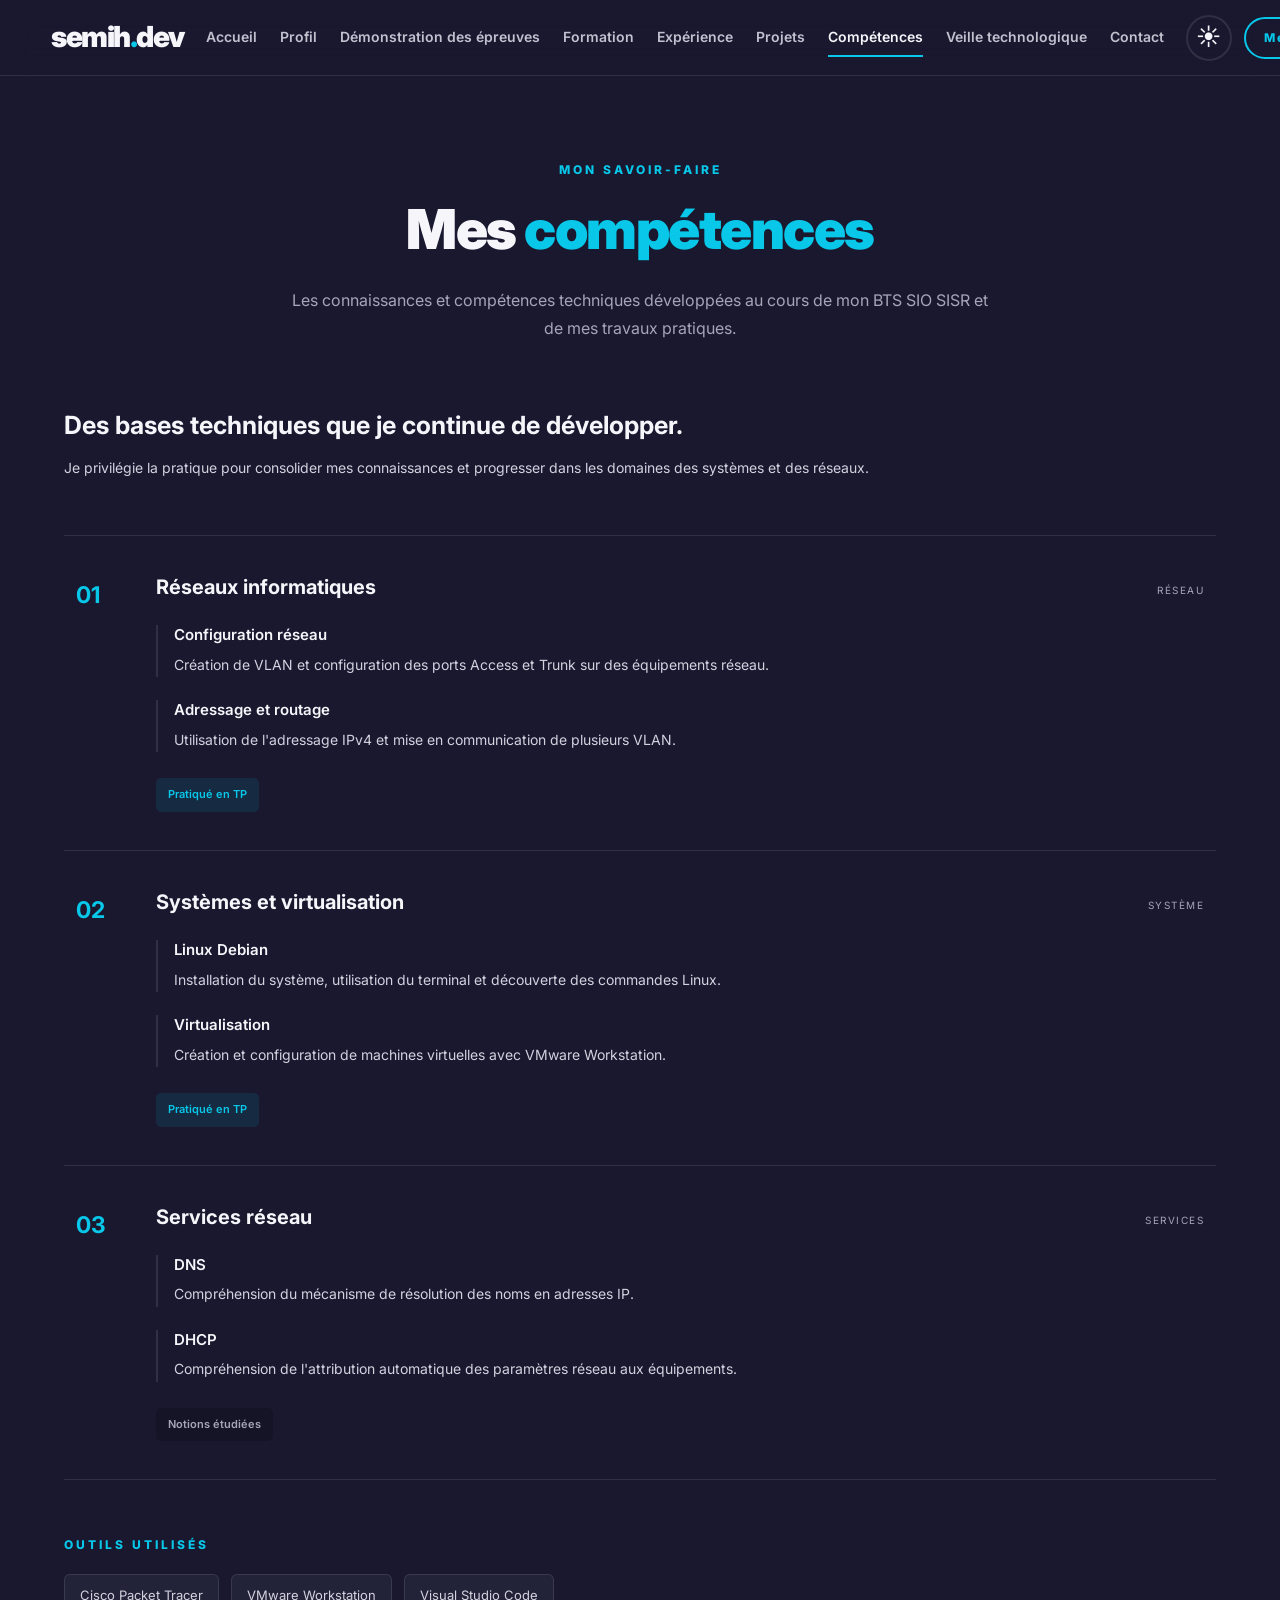
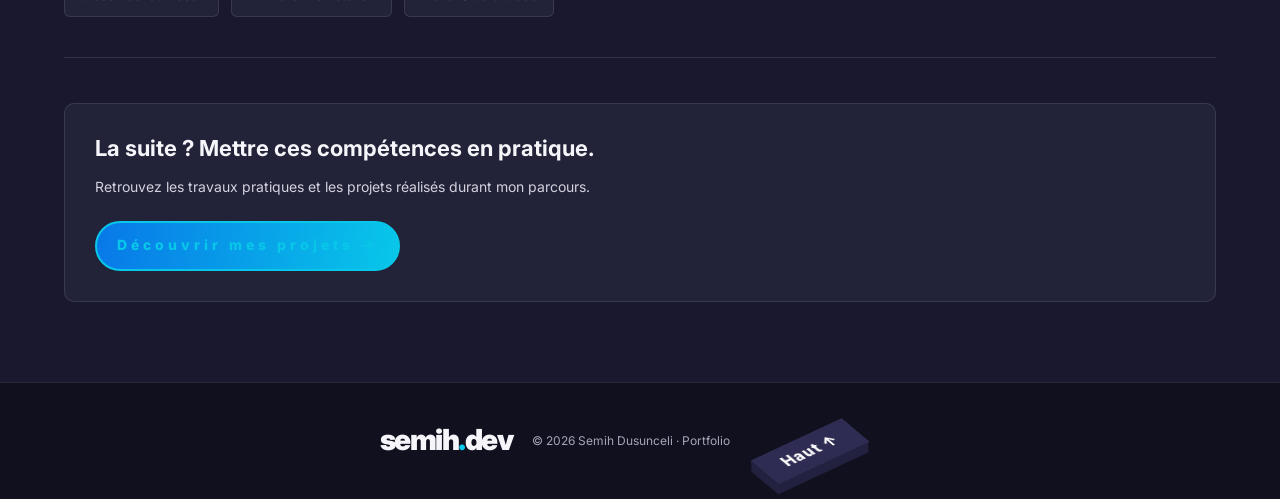
==== competences.html @ c7361f9a "Boutons animés : pile 3D Uiverse (adamgiebl), bouton remplissage sur la nav, animations sur tous les" ====
<!DOCTYPE html>
<html lang="fr">

<head>
    <meta charset="UTF-8">
    <meta name="viewport" content="width=device-width, initial-scale=1.0">
    <meta name="theme-color" content="#19182f">

    <meta name="description" content="Découvrez les compétences de Semih Dusunceli en systèmes et réseaux informatiques.">

    <title>Compétences | semih.dev</title>

    <!-- POLICES -->
    <link rel="preconnect" href="https://fonts.googleapis.com">
    <link rel="preconnect" href="https://fonts.gstatic.com" crossorigin>

    <link href="https://fonts.googleapis.com/css2?family=Inter:wght@400;500;600;700;800;900&family=Fira+Code:wght@400;600&display=swap" rel="stylesheet">

    <!-- CSS -->
    <link rel="stylesheet" href="commun.css">
    <link rel="stylesheet" href="competences.css">
    <link rel="stylesheet" href="responsive.css">
    <link rel="stylesheet" href="uiverse-buttons.css">

    <!-- JAVASCRIPT -->
    <script src="script.js" defer></script>
</head>

<body>

    <!-- NAVIGATION -->

    <header class="header">

        <nav class="navbar">

            <a href="index.html" class="logo">
                semih<span class="logo-dot">.</span>dev
            </a>

            <div class="nav-links">
                <a href="index.html">Accueil</a>
                <a href="profil.html">Profil</a>
                <a href="epreuves.html">Démonstration des épreuves</a>
                <a href="formation.html">Formation</a>
                <a href="experience.html">Expérience</a>
                <a href="projets.html">Projets</a>
                <a href="competences.html" class="active" aria-current="page">Compétences</a>
                <a href="veille.html">Veille technologique</a>
                <a href="contact.html">Contact</a>
            </div>

            <div class="nav-actions">

                <button
                    id="theme-toggle"
                    class="theme-toggle"
                    type="button"
                    aria-label="Changer de thème"
                    aria-pressed="false"
                >
                    <span id="theme-icon">☀</span>
                </button>

                <a href="contact.html" class="nav-contact uiverse-cta uiverse-cta--type1 uiverse-cta--nav"><span class="uiverse-cta__text">Me contacter ↗</span></a>

            </div>

        </nav>

    </header>


    <!-- CONTENU PRINCIPAL -->

    <main class="page-container skills-page">

        <!-- INTRODUCTION -->

        <section class="page-heading reveal">

            <span class="section-tag">Mon savoir-faire</span>

            <h1>Mes <span>compétences</span></h1>

            <p>
                Les connaissances et compétences techniques développées
                au cours de mon BTS SIO SISR et de mes travaux pratiques.
            </p>

        </section>


        <!-- PRÉSENTATION -->

        <section class="skills-intro reveal">

            <h2>
                Des bases techniques que je continue de développer.
            </h2>

            <p>
                Je privilégie la pratique pour consolider mes connaissances
                et progresser dans les domaines des systèmes et des réseaux.
            </p>

        </section>


        <!-- COMPÉTENCES -->

        <section class="skills-list reveal">

            <article class="skill-row">

                <span class="skill-number">01</span>

                <div class="skill-content">

                    <h2>Réseaux informatiques</h2>

                    <div class="skill-subpart">
                        <h3>Configuration réseau</h3>
                        <p>
                            Création de VLAN et configuration des ports
                            Access et Trunk sur des équipements réseau.
                        </p>
                    </div>

                    <div class="skill-subpart">
                        <h3>Adressage et routage</h3>
                        <p>
                            Utilisation de l'adressage IPv4 et mise en
                            communication de plusieurs VLAN.
                        </p>
                    </div>

                    <span class="skill-level">
                        Pratiqué en TP
                    </span>

                </div>

                <span class="skill-category">RÉSEAU</span>

            </article>


            <article class="skill-row">

                <span class="skill-number">02</span>

                <div class="skill-content">

                    <h2>Systèmes et virtualisation</h2>

                    <div class="skill-subpart">
                        <h3>Linux Debian</h3>
                        <p>
                            Installation du système, utilisation du terminal
                            et découverte des commandes Linux.
                        </p>
                    </div>

                    <div class="skill-subpart">
                        <h3>Virtualisation</h3>
                        <p>
                            Création et configuration de machines virtuelles
                            avec VMware Workstation.
                        </p>
                    </div>

                    <span class="skill-level">
                        Pratiqué en TP
                    </span>

                </div>

                <span class="skill-category">SYSTÈME</span>

            </article>


            <article class="skill-row">

                <span class="skill-number">03</span>

                <div class="skill-content">

                    <h2>Services réseau</h2>

                    <div class="skill-subpart">
                        <h3>DNS</h3>
                        <p>
                            Compréhension du mécanisme de résolution
                            des noms en adresses IP.
                        </p>
                    </div>

                    <div class="skill-subpart">
                        <h3>DHCP</h3>
                        <p>
                            Compréhension de l'attribution automatique
                            des paramètres réseau aux équipements.
                        </p>
                    </div>

                    <span class="skill-level skill-theory">
                        Notions étudiées
                    </span>

                </div>

                <span class="skill-category">SERVICES</span>

            </article>

        </section>


        <!-- OUTILS -->

        <section class="skills-tools reveal">

            <span class="section-tag">Outils utilisés</span>

            <div class="tools-list">
                <span>Cisco Packet Tracer</span>
                <span>VMware Workstation</span>
                <span>Visual Studio Code</span>
            </div>

        </section>


        <!-- CONCLUSION -->

        <section class="skills-footer reveal">

            <h2>
                La suite ? Mettre ces compétences en pratique.
            </h2>

            <p>
                Retrouvez les travaux pratiques et les projets
                réalisés durant mon parcours.
            </p>

            <a href="projets.html" class="primary-button uiverse-cta uiverse-cta--type1">
                <span class="uiverse-cta__text">Découvrir mes projets →</span>
            </a>

        </section>

    </main>


    <!-- PIED DE PAGE -->

    <footer class="footer">

        <a href="index.html" class="logo">
            semih<span class="logo-dot">.</span>dev
        </a>

        <p>
            © <span id="current-year"></span>
            Semih Dusunceli · Portfolio
        </p>

        <a href="#" class="back-top uiverse-stack" aria-label="Retour en haut">
            <span class="uiverse-stack__layer" aria-hidden="true"></span>
            <span class="uiverse-stack__layer" aria-hidden="true"></span>
            <span class="uiverse-stack__layer" aria-hidden="true"></span>
            <span class="uiverse-stack__layer" aria-hidden="true"></span>
            <span class="uiverse-stack__layer uiverse-stack__label">Haut ↑</span>
        </a>

    </footer>

</body>
</html>
---- commun.css ----
/* =====================================================
   SEMIH.DEV — STYLES COMMUNS
   Couleurs, navigation, boutons et éléments partagés
===================================================== */


/* =====================================================
   1. VARIABLES — THÈME SOMBRE
===================================================== */

:root {
    --bg: #19182F;
    --bg-alt: #141426;

    --card: #222238;
    --card-hover: #2A2A43;

    --cyan: #08C7E9;
    --blue: #0878E8;

    --white: #F5F5FA;
    --text: #D2D2DF;
    --muted: #A5A5B8;

    --border: rgba(255,255,255,.10);
    --shadow: rgba(0,0,0,.25);

    --header-bg: rgba(25,24,47,.96);
    --footer-bg: #10101F;

    --gradient: linear-gradient(100deg, var(--blue), var(--cyan));
}


/* =====================================================
   2. RESET
===================================================== */

* {
    box-sizing: border-box;
    margin: 0;
    padding: 0;
}

html {
    scroll-behavior: smooth;
    scroll-padding-top: 100px;
}

body {
    font-family: 'Inter', Arial, sans-serif;
    background: var(--bg);
    color: var(--white);
    line-height: 1.6;
    overflow-x: hidden;
    transition: background .35s ease, color .35s ease;
}

a {
    color: inherit;
    text-decoration: none;
}

button {
    font: inherit;
}

img {
    max-width: 100%;
    display: block;
}

h1, h2, h3, h4 {
    line-height: 1.3;
}

p {
    line-height: 1.8;
}


/* =====================================================
   3. NAVIGATION
===================================================== */

.header {
    position: sticky;
    top: 0;
    z-index: 1000;
    width: 100%;
}

.navbar {
    min-height: 76px;
    padding: 12px 4%;

    display: flex;
    align-items: center;
    justify-content: space-between;
    gap: 22px;

    background: var(--header-bg);
    border-bottom: 1px solid var(--border);
    backdrop-filter: blur(15px);

    transition: background .35s ease;
}

.logo {
    display: inline-flex;
    align-items: center;
    flex-shrink: 0;

    font-size: 29px;
    font-weight: 900;
    letter-spacing: -1.5px;
    white-space: nowrap;
}

.logo span {
    color: var(--cyan);
}

.logo:hover {
    opacity: .85;
}

.nav-links {
    display: flex;
    align-items: center;
    justify-content: center;
    gap: 23px;
}

.nav-links a {
    position: relative;
    padding: 8px 0;

    color: #C1C1D0;
    font-size: 14px;
    font-weight: 600;
    white-space: nowrap;

    transition: color .3s ease;
}

.nav-links a::after {
    content: "";
    position: absolute;
    left: 0;
    bottom: 0;

    width: 0;
    height: 2px;

    background: var(--cyan);
    transition: width .3s ease;
}

.nav-links a:hover,
.nav-links a.active {
    color: var(--white);
}

.nav-links a:hover::after,
.nav-links a.active::after {
    width: 100%;
}

.nav-actions {
    display: flex;
    align-items: center;
    gap: 12px;
}


/* BOUTON JOUR / NUIT */

.theme-toggle {
    width: 46px;
    height: 46px;
    min-width: 46px;

    display: flex;
    align-items: center;
    justify-content: center;

    border: 2px solid var(--border);
    border-radius: 50%;

    background: transparent;
    color: var(--white);

    font-size: 24px;
    cursor: pointer;

    transition: transform .3s ease,
                background .3s ease,
                border-color .3s ease;
}

.theme-toggle:hover {
    transform: rotate(20deg);
    border-color: var(--cyan);
    background: rgba(8,199,233,.1);
}


/* =====================================================
   4. ÉLÉMENTS GÉNÉRAUX
===================================================== */

.page-container {
    width: 100%;
    max-width: 1400px;
    min-height: 75vh;

    margin: 0 auto;
    padding: 80px 5% 100px;
}

.section-tag {
    display: inline-block;
    margin-bottom: 15px;

    color: var(--cyan);
    font-size: 12px;
    font-weight: 800;
    letter-spacing: 3px;
    text-transform: uppercase;
}

.page-heading {
    max-width: 850px;
    margin: 0 auto 65px;
    text-align: center;
}

.page-heading h1 {
    margin-bottom: 20px;

    font-size: clamp(34px, 5vw, 55px);
    font-weight: 900;
    letter-spacing: -1.5px;
}

.page-heading h1 span {
    color: var(--cyan);
}

.page-heading p {
    max-width: 700px;
    margin: 0 auto;

    color: var(--muted);
    font-size: 16px;
}


/* =====================================================
   5. BOUTONS
===================================================== */

.btn,
.primary-button {
    min-height: 45px;

    display: inline-flex;
    align-items: center;
    justify-content: center;

    padding: 11px 21px;
    border-radius: 9px;

    font-size: 14px;
    font-weight: 700;

    transition: transform .3s ease,
                background .3s ease,
                color .3s ease;
}

.btn:hover,
.primary-button:hover {
    transform: translateY(-3px);
}

.btn-primary,
.primary-button {
    background: var(--gradient);
    color: #FFFFFF;
    border: 1px solid transparent;
}

.btn-primary:hover,
.primary-button:hover {
    box-shadow: 0 7px 24px rgba(8,199,233,.25);
}

.btn-ghost {
    border: 1px solid var(--border);
    color: var(--white);
    background: transparent;
}

.btn-ghost:hover {
    border-color: var(--cyan);
    color: var(--cyan);
}


/* =====================================================
   6. PIED DE PAGE
===================================================== */

.footer,
footer {
    min-height: 85px;
    padding: 22px 5%;

    display: flex;
    align-items: center;
    justify-content: center;
    flex-wrap: wrap;
    gap: 20px;

    background: var(--footer-bg);
    border-top: 1px solid var(--border);
}

.footer p,
footer p {
    color: var(--muted);
    font-size: 12px;
    text-align: center;
}


/* =====================================================
   7. THÈME CLAIR
===================================================== */

body.light-theme {
    --bg: #F7F9FC;
    --bg-alt: #EDF3FA;

    --card: #FFFFFF;
    --card-hover: #F1F7FC;

    --cyan: #079FBD;
    --blue: #4A91D9;

    --white: #34445B;
    --text: #53647A;
    --muted: #8492A5;

    --border: #E1E9F2;
    --shadow: rgba(80,110,145,.08);

    --header-bg: rgba(255,255,255,.96);
    --footer-bg: #EAF0F7;
}


/* Navigation */

body.light-theme .navbar {
    background: var(--header-bg);
    border-bottom: 1px solid #E5ECF4;
}

body.light-theme .nav-links a {
    color: #52647B;
}

body.light-theme .nav-links a:hover,
body.light-theme .nav-links a.active {
    color: #079FBD;
}


/* Bouton jour / nuit */

body.light-theme .theme-toggle {
    color: #52647B;
    border-color: #D5E0EC;
}


/* Pied de page */

body.light-theme .footer,
body.light-theme footer {
    background: #EAF0F7;
    border-top: 1px solid #DCE5EF;
}

body.light-theme .footer p,
body.light-theme footer p {
    color: #718198;
}

body.light-theme .footer .logo,
body.light-theme footer .logo {
    color: #34445B;
}


/* Boutons */

body.light-theme .btn-ghost {
    color: #52647B;
    border-color: #D5E0EC;
}

body.light-theme .btn-ghost:hover {
    color: #079FBD;
    border-color: #079FBD;
}


/* =====================================================
   8. ANIMATIONS AU DÉFILEMENT
===================================================== */

.reveal {
    opacity: 0;
    transform: translateY(25px);

    transition:
        opacity .7s ease,
        transform .7s ease;
}

.reveal.visible {
    opacity: 1;
    transform: translateY(0);
}
---- competences.css ----
/* =========================================
   PAGE COMPÉTENCES - SEMIH.DEV
========================================= */

/* Conteneur */
.skills-page {
    padding-bottom: 80px;
}

/* Introduction */
.skills-intro {
    max-width: 850px;
    margin: 20px auto 55px;
}

.skills-intro h2 {
    color: var(--white);
    font-size: 25px;
    line-height: 1.4;
    margin-bottom: 12px;
}

.skills-intro p {
    color: var(--text);
    font-size: 14px;
    line-height: 1.8;
}

/* Liste des domaines */
.skills-list {
    width: 100%;
    max-width: 1250px;
    margin: 0 auto;
    border-top: 1px solid var(--border);
}

.skill-row {
    display: grid;
    grid-template-columns: 55px minmax(0, 1fr) 100px;
    gap: 25px;
    align-items: start;
    padding: 38px 12px;
    border-bottom: 1px solid var(--border);
    transition: background 0.25s ease;
}

.skill-row:hover {
    background: var(--card-hover);
}

/* Numéros */
.skill-number {
    color: var(--cyan);
    font-size: 23px;
    font-weight: 700;
    padding-top: 3px;
}

/* Contenu */
.skill-content {
    min-width: 0;
}

.skill-content > h2 {
    color: var(--white);
    font-size: 20px;
    margin: 0 0 25px;
}

/* Sous-parties */
.skill-subpart {
    margin-bottom: 23px;
    padding-left: 16px;
    border-left: 2px solid var(--border);
    transition: border-color 0.25s ease;
}

.skill-subpart:hover {
    border-left-color: var(--cyan);
}

.skill-subpart h3 {
    color: var(--white);
    font-size: 15px;
    font-weight: 600;
    margin: 0 0 8px;
}

.skill-subpart p {
    max-width: 750px;
    color: var(--text);
    font-size: 14px;
    line-height: 1.75;
    margin: 0;
}

/* Niveaux */
.skill-level {
    display: inline-block;
    margin-top: 3px;
    padding: 8px 12px;
    border-radius: 5px;
    color: var(--cyan);
    background: rgba(8, 199, 233, 0.10);
    font-size: 11px;
    font-weight: 600;
}

.skill-theory {
    color: var(--muted);
    background: var(--bg-alt);
}

/* Catégories à droite */
.skill-category {
    color: var(--muted);
    font-size: 10px;
    letter-spacing: 1.5px;
    text-align: right;
    padding-top: 8px;
}

/* Outils */
.skills-tools {
    max-width: 1250px;
    margin: 55px auto 0;
    padding-bottom: 40px;
    border-bottom: 1px solid var(--border);
}

.skills-tools .section-tag {
    display: block;
    margin-bottom: 20px;
}

.tools-list {
    display: flex;
    flex-wrap: wrap;
    gap: 12px;
}

.tools-list span {
    padding: 10px 15px;
    border: 1px solid var(--border);
    border-radius: 6px;
    color: var(--text);
    background: var(--card);
    font-size: 13px;
    transition: 0.25s ease;
}

.tools-list span:hover {
    color: var(--cyan);
    border-color: var(--cyan);
}

/* Conclusion */
.skills-footer {
    max-width: 1250px;
    margin: 45px auto 0;
    padding: 30px;
    background: var(--card);
    border: 1px solid var(--border);
    border-radius: 10px;
}

.skills-footer h2 {
    color: var(--white);
    font-size: 22px;
    margin-bottom: 12px;
}

.skills-footer p {
    color: var(--text);
    font-size: 14px;
    line-height: 1.7;
    margin-bottom: 22px;
}

.skills-footer .primary-button {
    display: inline-block;
    text-decoration: none;
}

/* =========================================
   RESPONSIVE
========================================= */

@media (max-width: 850px) {
    .skill-row {
        grid-template-columns: 45px minmax(0, 1fr) 80px;
        gap: 18px;
    }
}

@media (max-width: 600px) {
    .skill-row {
        grid-template-columns: 35px minmax(0, 1fr);
        gap: 14px;
        padding: 28px 8px;
    }

    .skill-number {
        font-size: 19px;
    }

    .skill-content > h2 {
        font-size: 18px;
        margin-bottom: 22px;
    }

    .skill-subpart {
        padding-left: 12px;
        margin-bottom: 20px;
    }

    .skill-subpart h3 {
        font-size: 14px;
    }

    .skill-subpart p {
        font-size: 13px;
    }

    .skill-category {
        grid-column: 2;
        text-align: left;
        padding-top: 0;
    }

    .skills-intro h2 {
        font-size: 21px;
    }

    .skills-footer {
        padding: 22px;
    }
}

/* =========================================
   ÉLARGISSEMENT DE LA PAGE COMPÉTENCES
========================================= */

.skills-page {
    width: 100%;
    max-width: 1600px;
    margin: 0 auto;
    padding-left: 5%;
    padding-right: 5%;
}

.skills-intro {
    max-width: 1100px;
    margin-left: 0;
}

.skills-list {
    width: 100%;
    max-width: none;
}

.skills-tools {
    width: 100%;
    max-width: none;
}

.skills-footer {
    width: 100%;
    max-width: none;
}
---- responsive.css ----
/* =========================================
   RESPONSIVE GLOBAL - SEMIH.DEV
========================================= */

/* Tablettes */
@media (max-width: 1024px) {
    .page-container {
        padding-left: 5%;
        padding-right: 5%;
    }

    .hero-inner {
        gap: 35px;
    }

    .intro-copy h1 {
        font-size: 42px;
    }

    .quick-grid {
        grid-template-columns: repeat(2, minmax(0, 1fr));
    }
}

/* Tablettes et petits écrans */
@media (max-width: 850px) {
    .hero-inner {
        grid-template-columns: 1fr;
        text-align: center;
    }

    .portrait {
        margin: 0 auto;
    }

    .hero-actions {
        justify-content: center;
    }

    .code-window {
        max-width: 650px;
        margin: 0 auto;
    }
}

/* Mobiles */
@media (max-width: 768px) {
    .nav-links {
        gap: 15px;
    }

    .nav-links a {
        font-size: 13px;
    }

    .section-heading h2 {
        font-size: 27px;
    }

    .quick-grid {
        grid-template-columns: 1fr;
    }

    .experience-summary {
        margin-top: 45px;
    }
}

/* Petits mobiles */
@media (max-width: 600px) {
    body {
        font-size: 14px;
    }

    .page-container {
        padding-left: 20px;
        padding-right: 20px;
    }

    .intro-copy h1 {
        font-size: 34px;
    }

    .intro-copy .job {
        font-size: 16px;
    }

    .description {
        font-size: 14px;
    }

    .portrait {
        width: 210px;
        height: 210px;
    }

    .code-window {
        font-size: 11px;
        overflow-x: auto;
    }

    .section {
        padding-top: 60px;
        padding-bottom: 60px;
    }

    .section-heading h2 {
        font-size: 24px;
    }

    .footer,
    footer {
        flex-direction: column;
        text-align: center;
        gap: 12px;
    }

    .back-top {
        right: 18px;
        bottom: 18px;
    }
}

/* Très petits mobiles */
@media (max-width: 400px) {
    .intro-copy h1 {
        font-size: 29px;
    }

    .portrait {
        width: 180px;
        height: 180px;
    }

    .hero-actions {
        flex-direction: column;
        align-items: stretch;
    }

    .hero-actions .btn {
        width: 100%;
        text-align: center;
    }
}
---- uiverse-buttons.css ----
/* =====================================================
   BOUTONS ANIMÉS DU PORTFOLIO
   1. Bouton « remplissage » (Uiverse — Gaurav-WebDev)
   2. Bouton « pile 3D » (Uiverse — adamgiebl)
   3. Animations des autres boutons et liens d'action
   4. Accessibilité : mouvements réduits
===================================================== */


/* =====================================================
   1. BOUTON REMPLISSAGE
   From Uiverse.io by Gaurav-WebDev - https://uiverse.io/Gaurav-WebDev/tall-mayfly-60
   MIT License, Copyright (c) Gaurav-WebDev (Gaurav Sharma)
===================================================== */

.uiverse-cta.uiverse-cta--type1 {
    --uiverse-border: #252525;
    --uiverse-text: #333;
    --uiverse-fill: #333;
    --uiverse-hover-text: #fff;
    --uiverse-shadow: #252525;

    position: relative;
    isolation: isolate;
    display: inline-flex;
    align-items: center;
    justify-content: center;
    width: fit-content;
    min-width: 200px;
    max-width: 100%;
    height: 50px;
    padding: 0 20px;
    overflow: hidden;
    border: 2px solid var(--uiverse-border);
    border-radius: 30px;
    background-color: transparent;
    color: var(--uiverse-text);
    cursor: pointer;
    font-family: inherit;
    text-align: center;
    text-decoration: none;
    box-sizing: border-box;
    transition: all .5s ease-in-out;
}

body:not(.light-theme) .uiverse-cta.uiverse-cta--type1 {
    --uiverse-border: var(--cyan);
    --uiverse-text: var(--cyan);
    --uiverse-fill: var(--cyan);
    --uiverse-hover-text: var(--bg);
    --uiverse-shadow: rgba(8, 199, 233, .3);
}

.uiverse-cta__text {
    position: relative;
    z-index: 1;
    font-weight: 800;
    letter-spacing: 4px;
}

.skills-footer .uiverse-cta.uiverse-cta--type1 {
    display: inline-flex;
}

.contact-form .uiverse-cta.uiverse-cta--type1 {
    border: 2px solid var(--uiverse-border);
}

.uiverse-cta--type1::after {
    content: "";
    position: absolute;
    top: 0;
    left: 0;
    z-index: -1;
    width: 10px;
    height: 10px;
    border-radius: 30px;
    background-color: var(--uiverse-fill);
    visibility: hidden;
    transition: all .5s ease-in-out;
}

.uiverse-cta.uiverse-cta--type1:hover,
.uiverse-cta.uiverse-cta--type1:focus-visible {
    border-color: transparent;
    box-shadow: 1px 1px 200px var(--uiverse-shadow);
    color: var(--uiverse-hover-text);
    transform: none;
}

.uiverse-cta.uiverse-cta--type1:hover::after,
.uiverse-cta.uiverse-cta--type1:focus-visible::after {
    visibility: visible;
    transform: scale(100) translateX(2px);
}

.uiverse-cta.uiverse-cta--type1:active {
    transform: scale(.96);
}

/* Variante compacte pour la barre de navigation */
.uiverse-cta.uiverse-cta--type1.uiverse-cta--nav {
    min-width: 0;
    height: 42px;
    padding: 0 18px;
    font-size: 12px;
    white-space: nowrap;
}

.uiverse-cta--nav .uiverse-cta__text {
    letter-spacing: 2px;
}

/* Page veille : même bouton, couleur verte du thème « terminal » */
body.page-veille .uiverse-cta.uiverse-cta--type1 {
    --uiverse-border: #00ff66;
    --uiverse-text: #00ff66;
    --uiverse-fill: #00ff66;
    --uiverse-hover-text: #050807;
    --uiverse-shadow: rgba(0, 255, 102, .3);
    background: transparent;
}

body.page-veille .uiverse-cta.uiverse-cta--type1:hover {
    background: transparent;
    color: var(--uiverse-hover-text);
}


/* =====================================================
   2. BOUTON PILE 3D
   From Uiverse.io by adamgiebl - https://uiverse.io/adamgiebl/big-ape-36
   MIT License, Copyright (c) adamgiebl (Adam Giebl)
===================================================== */

.uiverse-stack {
    --stack-bg: #2a2a2a;
    --stack-side: #2a2a2a;
    --stack-text: #fff;
    --stack-hover: #52E19F;
    --stack-hover-text: #fff;

    position: relative;
    display: inline-block;
    min-width: 100px;
    height: 32px;
    margin: 30px 40px 10px 10px;
    border: none;
    background: transparent;
    font-family: inherit;
    list-style: none;
    text-decoration: none;
    cursor: pointer;
    transform: rotate(-25deg) skew(25deg);
    transform-style: preserve-3d;
}

/* Thème sombre : bloc violet foncé, survol cyan */
body:not(.light-theme) .uiverse-stack {
    --stack-bg: #2E2C52;
    --stack-side: #22213F;
    --stack-hover: var(--cyan);
    --stack-hover-text: #0E0D1C;
}

/* Page veille : survol vert terminal */
body.page-veille .uiverse-stack {
    --stack-hover: #00ff66;
    --stack-hover-text: #050807;
}

.uiverse-stack::before {
    content: "";
    position: absolute;
    bottom: -10px;
    left: -5px;
    width: 100%;
    height: 10px;
    background: var(--stack-side);
    transform: skewX(-41deg);
}

.uiverse-stack::after {
    content: "";
    position: absolute;
    top: 5px;
    left: -9px;
    width: 9px;
    height: 100%;
    background: var(--stack-side);
    transform: skewY(-49deg);
}

.uiverse-stack__layer {
    position: absolute;
    top: 0;
    left: 0;
    width: 100%;
    height: 100%;
    background: var(--stack-bg);
    color: var(--stack-text);
    transition: 1.1s ease-out;
}

/* Le texte est porté par la 5e couche, en flux, pour que le bouton
   prenne la largeur de son libellé. */
.uiverse-stack__label {
    position: relative;
    display: flex;
    align-items: center;
    justify-content: center;
    padding: 0 16px;
    font-size: 15px;
    font-weight: 800;
    letter-spacing: 1px;
    white-space: nowrap;
}

.uiverse-stack--wide .uiverse-stack__label {
    font-size: 13px;
}

.uiverse-stack:hover .uiverse-stack__layer,
.uiverse-stack:focus-visible .uiverse-stack__layer {
    z-index: 1000;
    background: var(--stack-hover);
    color: var(--stack-hover-text);
    transition: .3s;
}

.uiverse-stack:hover .uiverse-stack__layer:nth-child(5),
.uiverse-stack:focus-visible .uiverse-stack__layer:nth-child(5) {
    transform: translate(40px, -40px);
    opacity: 1;
}

.uiverse-stack:hover .uiverse-stack__layer:nth-child(4),
.uiverse-stack:focus-visible .uiverse-stack__layer:nth-child(4) {
    transform: translate(30px, -30px);
    opacity: .8;
}

.uiverse-stack:hover .uiverse-stack__layer:nth-child(3),
.uiverse-stack:focus-visible .uiverse-stack__layer:nth-child(3) {
    transform: translate(20px, -20px);
    opacity: .6;
}

.uiverse-stack:hover .uiverse-stack__layer:nth-child(2),
.uiverse-stack:focus-visible .uiverse-stack__layer:nth-child(2) {
    transform: translate(10px, -10px);
    opacity: .4;
}

.uiverse-stack:hover .uiverse-stack__layer:nth-child(1),
.uiverse-stack:focus-visible .uiverse-stack__layer:nth-child(1) {
    transform: translate(0, 0);
    opacity: .2;
}

.uiverse-stack:active .uiverse-stack__layer:nth-child(5) {
    transform: translate(20px, -20px);
    opacity: 1;
}

.uiverse-stack:active .uiverse-stack__layer:nth-child(4) {
    transform: translate(15px, -15px);
}

.uiverse-stack:active .uiverse-stack__layer:nth-child(3) {
    transform: translate(10px, -10px);
}

.uiverse-stack:active .uiverse-stack__layer:nth-child(2) {
    transform: translate(5px, -5px);
}

.uiverse-stack:active .uiverse-stack__layer:nth-child(1) {
    transform: translate(0, 0);
}

.uiverse-stack:focus-visible {
    outline: none;
}

/* Le lien des épreuves était en inline-flex avec un espace animé :
   on neutralise ces règles pour la version pile 3D. */
.epreuve-link.uiverse-stack {
    display: inline-block;
    gap: 0;
    /* Le bouton est incliné : on lui laisse de la place en haut et en bas */
    margin: 80px 40px 60px 20px;
}

.epreuve-link.uiverse-stack:hover {
    gap: 0;
}

.epreuve-link.uiverse-stack span {
    font-size: inherit;
}

.epreuve-link.uiverse-stack .uiverse-stack__label {
    font-size: 13px;
}


/* =====================================================
   3. ANIMATIONS DES AUTRES BOUTONS
===================================================== */

/* --- Bouton jour / nuit : tour complet + onde --- */
.theme-toggle {
    position: relative;
    transition: transform .6s cubic-bezier(.34, 1.56, .64, 1),
                background .3s ease,
                border-color .3s ease,
                box-shadow .3s ease;
}

.theme-toggle::after {
    content: "";
    position: absolute;
    inset: -2px;
    border: 2px solid var(--cyan);
    border-radius: 50%;
    opacity: 0;
    pointer-events: none;
}

.theme-toggle:hover {
    transform: rotate(180deg) scale(1.08);
    box-shadow: 0 0 18px rgba(8, 199, 233, .35);
}

.theme-toggle:hover::after {
    animation: btn-ripple 1s ease-out infinite;
}

.theme-toggle:active {
    transform: rotate(360deg) scale(.9);
}

/* --- Liens d'action dans les cartes : soulignement qui se dessine + flèche qui avance --- */
.text-link,
.profile-link,
.article-link {
    position: relative;
    display: inline-block;
    width: fit-content;
    padding-bottom: 3px;
    background-image: linear-gradient(currentColor, currentColor);
    background-position: 0 100%;
    background-repeat: no-repeat;
    background-size: 0% 2px;
    transition: background-size .35s ease,
                transform .35s cubic-bezier(.34, 1.56, .64, 1),
                color .25s ease,
                letter-spacing .35s ease;
}

.text-link:hover,
.profile-link:hover,
.article-link:hover {
    background-size: 100% 2px;
    transform: translateX(6px);
    letter-spacing: .4px;
    opacity: 1;
}

.text-link:active,
.profile-link:active,
.article-link:active {
    transform: translateX(6px) scale(.96);
}

/* --- Bouton principal du hero : reflet qui traverse + flèche qui tourne --- */
.prisma-hero__cta {
    position: relative;
    overflow: hidden;
    isolation: isolate;
}

.prisma-hero__cta::before {
    content: "";
    position: absolute;
    top: 0;
    left: -75%;
    z-index: -1;
    width: 50%;
    height: 100%;
    background: linear-gradient(100deg, transparent, rgba(255, 255, 255, .7), transparent);
    transform: skewX(-20deg);
}

.prisma-hero__cta:hover::before {
    animation: btn-shine .8s ease forwards;
}

.prisma-hero__cta:hover .prisma-hero__cta-icon {
    transform: scale(1.1) rotate(-45deg);
}

.prisma-hero__cta:active {
    transform: translateY(0) scale(.97);
}

/* --- Bouton « passer l'intro » (veille) : effet glitch --- */
.skip-intro {
    position: relative;
    transition: background .2s ease, color .2s ease, transform .2s ease, box-shadow .2s ease;
}

.skip-intro:hover {
    box-shadow: 0 0 16px rgba(0, 255, 102, .5);
    animation: btn-glitch .35s steps(2) 2;
}

.skip-intro:active {
    transform: scale(.95);
}

/* --- Logo : point qui rebondit --- */
.logo:hover .logo-dot {
    display: inline-block;
    animation: btn-bounce .6s ease;
}

/* --- Boutons du formulaire et autres <button> sans style dédié --- */
button:not(.uiverse-cta):not(.theme-toggle):not(.skip-intro):not(.uiverse-stack) {
    transition: transform .2s ease, box-shadow .2s ease;
}

button:not(.uiverse-cta):not(.theme-toggle):not(.skip-intro):not(.uiverse-stack):hover {
    transform: translateY(-2px);
}

button:not(.uiverse-cta):not(.theme-toggle):not(.skip-intro):not(.uiverse-stack):active {
    transform: translateY(0) scale(.96);
}


/* --- Keyframes --- */
@keyframes btn-ripple {
    from { opacity: .8; transform: scale(1); }
    to   { opacity: 0;  transform: scale(1.6); }
}

@keyframes btn-shine {
    to { left: 125%; }
}

@keyframes btn-glitch {
    0%   { transform: translate(0); }
    25%  { transform: translate(-2px, 1px); text-shadow: 2px 0 #ff0055, -2px 0 #00e5ff; }
    50%  { transform: translate(2px, -1px); }
    75%  { transform: translate(-1px, -1px); text-shadow: -2px 0 #ff0055, 2px 0 #00e5ff; }
    100% { transform: translate(0); }
}

@keyframes btn-bounce {
    0%, 100% { transform: translateY(0); }
    40%      { transform: translateY(-8px); }
    70%      { transform: translateY(2px); }
}


/* =====================================================
   4. MOUVEMENTS RÉDUITS
   Les visiteurs qui ont désactivé les animations dans leur
   système gardent les couleurs de survol, sans mouvement.
===================================================== */

@media (prefers-reduced-motion: reduce) {
    .uiverse-cta,
    .uiverse-cta::after,
    .uiverse-stack__layer,
    .theme-toggle,
    .text-link,
    .profile-link,
    .article-link,
    .prisma-hero__cta,
    .skip-intro {
        transition: none !important;
        animation: none !important;
    }

    .uiverse-stack:hover .uiverse-stack__layer,
    .uiverse-stack:active .uiverse-stack__layer,
    .theme-toggle:hover,
    .text-link:hover,
    .profile-link:hover,
    .article-link:hover {
        transform: none !important;
    }

    .theme-toggle:hover::after,
    .prisma-hero__cta:hover::before,
    .logo:hover .logo-dot {
        animation: none !important;
    }
}
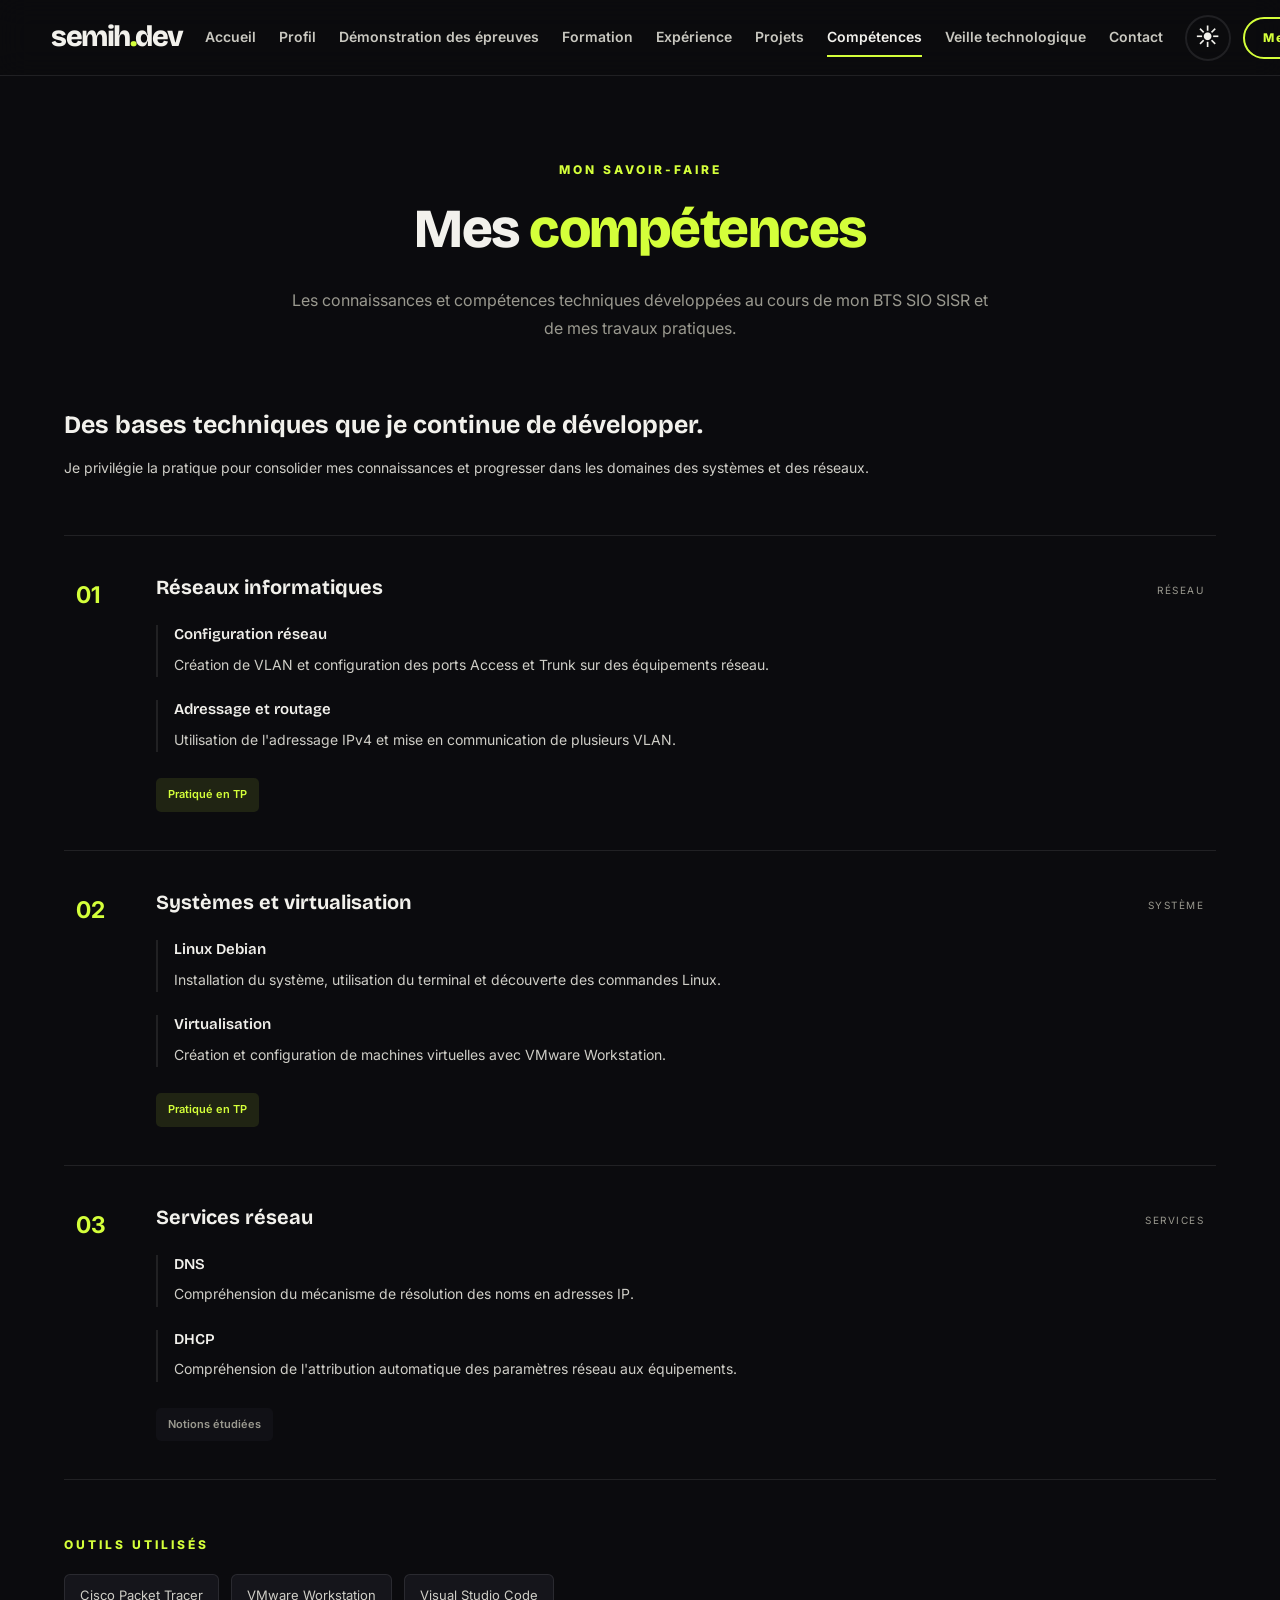
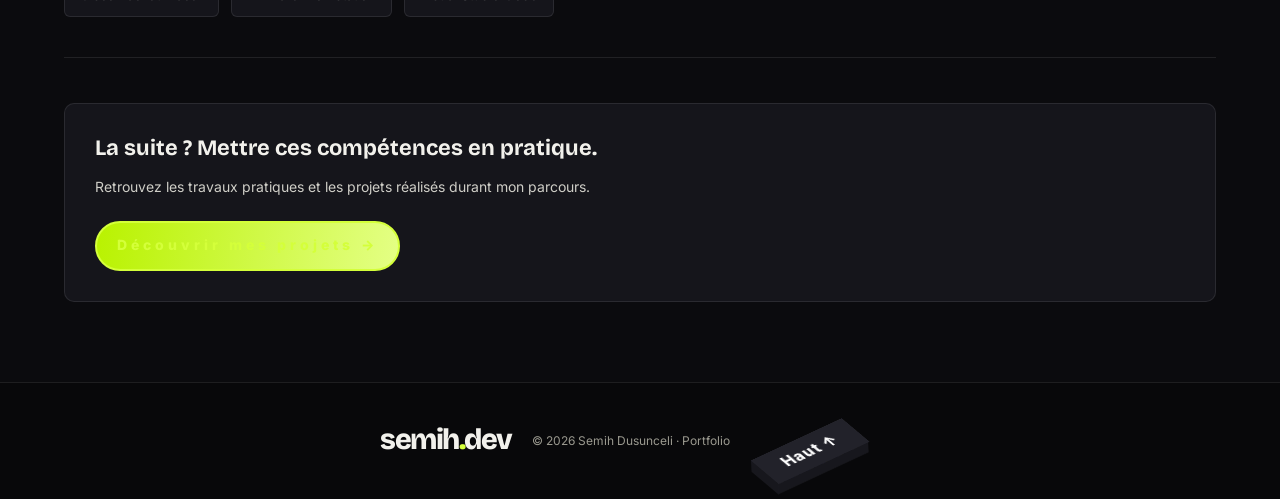
==== commit aba3848f: "Nouvelle identité : accueil avec logo en verre liquide animé, palette graphite + lime, menu mobile, " ====
--- a/competences.html
+++ b/competences.html
@@ -5,7 +5,7 @@
 <head>
     <meta charset="UTF-8">
     <meta name="viewport" content="width=device-width, initial-scale=1.0">
-    <meta name="theme-color" content="#19182f">
+    <meta name="theme-color" content="#0B0B0E">
 
     <meta name="description" content="Découvrez les compétences de Semih Dusunceli en systèmes et réseaux informatiques.">
 
@@ -15,7 +15,7 @@
     <link rel="preconnect" href="https://fonts.googleapis.com">
     <link rel="preconnect" href="https://fonts.gstatic.com" crossorigin>
 
-    <link href="https://fonts.googleapis.com/css2?family=Inter:wght@400;500;600;700;800;900&family=Fira+Code:wght@400;600&display=swap" rel="stylesheet">
+    <link href="https://fonts.googleapis.com/css2?family=Bricolage+Grotesque:opsz,wght@12..96,500..800&family=Inter:wght@400;500;600;700&family=Fira+Code:wght@400;500;600&display=swap" rel="stylesheet">
 
     <!-- CSS -->
     <link rel="stylesheet" href="commun.css">
--- a/commun.css
+++ b/commun.css
@@ -10,26 +10,33 @@
 ===================================================== */
 
 :root {
-    --bg: #19182F;
-    --bg-alt: #141426;
-
-    --card: #222238;
-    --card-hover: #2A2A43;
-
-    --cyan: #08C7E9;
-    --blue: #0878E8;
-
-    --white: #F5F5FA;
-    --text: #D2D2DF;
-    --muted: #A5A5B8;
-
-    --border: rgba(255,255,255,.10);
-    --shadow: rgba(0,0,0,.25);
-
-    --header-bg: rgba(25,24,47,.96);
-    --footer-bg: #10101F;
-
-    --gradient: linear-gradient(100deg, var(--blue), var(--cyan));
+    /* Palette « graphite + lime » : fond presque noir, accent lime électrique.
+       --cyan est gardé comme nom de variable pour ne pas casser les autres fichiers :
+       c'est la couleur d'accent du site. */
+    --bg: #0B0B0E;
+    --bg-alt: #111116;
+
+    --card: #15151B;
+    --card-hover: #1C1C23;
+
+    --cyan: #D4FF3A;
+    --blue: #A8E000;
+    --accent-rgb: 212 255 58;
+    --on-accent: #0B0B0E;
+
+    --white: #F2F1EC;
+    --text: #CFCEC7;
+    --muted: #9A998F;
+
+    --border: rgba(255,255,255,.09);
+    --shadow: rgba(0,0,0,.4);
+
+    --header-bg: rgba(11,11,14,.82);
+    --footer-bg: #08080A;
+
+    --gradient: linear-gradient(100deg, #B9F200, #E4FF85);
+
+    --font-display: "Bricolage Grotesque", "Inter", Arial, sans-serif;
 }
 
 
@@ -68,7 +75,18 @@
 
 img {
     max-width: 100%;
+    height: auto;
     display: block;
+}
+
+h1, h2, h3,
+.logo {
+    font-family: var(--font-display);
+}
+
+::selection {
+    background: var(--cyan);
+    color: var(--on-accent);
 }
 
 h1, h2, h3, h4 {
@@ -137,7 +155,7 @@
     position: relative;
     padding: 8px 0;
 
-    color: #C1C1D0;
+    color: #C9C8C0;
     font-size: 14px;
     font-weight: 600;
     white-space: nowrap;
@@ -203,7 +221,7 @@
 .theme-toggle:hover {
     transform: rotate(20deg);
     border-color: var(--cyan);
-    background: rgba(8,199,233,.1);
+    background: rgb(var(--accent-rgb) / .1);
 }
 
 
@@ -289,13 +307,13 @@
 .btn-primary,
 .primary-button {
     background: var(--gradient);
-    color: #FFFFFF;
+    color: var(--on-accent);
     border: 1px solid transparent;
 }
 
 .btn-primary:hover,
 .primary-button:hover {
-    box-shadow: 0 7px 24px rgba(8,199,233,.25);
+    box-shadow: 0 7px 24px rgb(var(--accent-rgb) / .3);
 }
 
 .btn-ghost {
@@ -342,24 +360,28 @@
 ===================================================== */
 
 body.light-theme {
-    --bg: #F7F9FC;
-    --bg-alt: #EDF3FA;
+    --bg: #F3F2ED;
+    --bg-alt: #EBEAE3;
 
     --card: #FFFFFF;
-    --card-hover: #F1F7FC;
-
-    --cyan: #079FBD;
-    --blue: #4A91D9;
-
-    --white: #34445B;
-    --text: #53647A;
-    --muted: #8492A5;
-
-    --border: #E1E9F2;
-    --shadow: rgba(80,110,145,.08);
-
-    --header-bg: rgba(255,255,255,.96);
-    --footer-bg: #EAF0F7;
+    --card-hover: #F8F7F2;
+
+    --cyan: #4A6800;
+    --blue: #3A5200;
+    --accent-rgb: 74 104 0;
+    --on-accent: #FFFFFF;
+
+    --white: #141414;
+    --text: #3A3A35;
+    --muted: #66655E;
+
+    --border: #DDDBD2;
+    --shadow: rgba(30,30,10,.07);
+
+    --header-bg: rgba(243,242,237,.88);
+    --footer-bg: #EAE9E2;
+
+    --gradient: linear-gradient(100deg, #3A5200, #5C8000);
 }
 
 
@@ -367,24 +389,24 @@
 
 body.light-theme .navbar {
     background: var(--header-bg);
-    border-bottom: 1px solid #E5ECF4;
+    border-bottom: 1px solid var(--border);
 }
 
 body.light-theme .nav-links a {
-    color: #52647B;
+    color: var(--muted);
 }
 
 body.light-theme .nav-links a:hover,
 body.light-theme .nav-links a.active {
-    color: #079FBD;
+    color: var(--cyan);
 }
 
 
 /* Bouton jour / nuit */
 
 body.light-theme .theme-toggle {
-    color: #52647B;
-    border-color: #D5E0EC;
+    color: var(--muted);
+    border-color: var(--border);
 }
 
 
@@ -392,31 +414,31 @@
 
 body.light-theme .footer,
 body.light-theme footer {
-    background: #EAF0F7;
-    border-top: 1px solid #DCE5EF;
+    background: var(--footer-bg);
+    border-top: 1px solid var(--border);
 }
 
 body.light-theme .footer p,
 body.light-theme footer p {
-    color: #718198;
+    color: var(--muted);
 }
 
 body.light-theme .footer .logo,
 body.light-theme footer .logo {
-    color: #34445B;
+    color: var(--white);
 }
 
 
 /* Boutons */
 
 body.light-theme .btn-ghost {
-    color: #52647B;
-    border-color: #D5E0EC;
+    color: var(--muted);
+    border-color: var(--border);
 }
 
 body.light-theme .btn-ghost:hover {
-    color: #079FBD;
-    border-color: #079FBD;
+    color: var(--cyan);
+    border-color: var(--cyan);
 }
 
 
@@ -437,3 +459,126 @@
     opacity: 1;
     transform: translateY(0);
 }
+
+
+/* =====================================================
+   9. MENU MOBILE (bouton ajouté par script.js)
+===================================================== */
+
+.nav-burger {
+    display: none;
+    position: relative;
+    width: 46px;
+    height: 46px;
+    flex: 0 0 46px;
+    border: 2px solid var(--border);
+    border-radius: 50%;
+    background: transparent;
+    cursor: pointer;
+}
+
+.nav-burger span {
+    position: absolute;
+    left: 50%;
+    width: 18px;
+    height: 2px;
+    margin-left: -9px;
+    border-radius: 2px;
+    background: var(--white);
+    transition: transform .35s cubic-bezier(.34, 1.56, .64, 1), opacity .2s ease, top .35s ease;
+}
+
+.nav-burger span:nth-child(1) { top: 15px; }
+.nav-burger span:nth-child(2) { top: 21px; }
+.nav-burger span:nth-child(3) { top: 27px; }
+
+.nav-open .nav-burger span:nth-child(1) { top: 21px; transform: rotate(45deg); }
+.nav-open .nav-burger span:nth-child(2) { opacity: 0; transform: scaleX(0); }
+.nav-open .nav-burger span:nth-child(3) { top: 21px; transform: rotate(-45deg); }
+
+@media (max-width: 1180px) {
+    .navbar {
+        position: relative;
+    }
+
+    .nav-burger {
+        display: block;
+    }
+
+    .nav-links {
+        position: absolute;
+        top: 100%;
+        left: 0;
+        right: 0;
+        z-index: 999;
+
+        display: flex;
+        flex-direction: column;
+        align-items: flex-start;
+        gap: 0;
+        padding: 10px 5% 24px;
+
+        background: var(--bg);
+        border-bottom: 1px solid var(--border);
+
+        clip-path: inset(0 0 100% 0);
+        visibility: hidden;
+        transition: clip-path .5s cubic-bezier(.7, 0, .2, 1), visibility 0s .5s;
+    }
+
+    .nav-open .nav-links {
+        clip-path: inset(0 0 0 0);
+        visibility: visible;
+        transition: clip-path .5s cubic-bezier(.7, 0, .2, 1), visibility 0s;
+    }
+
+    .nav-links a {
+        width: 100%;
+        padding: 14px 0;
+        border-bottom: 1px solid var(--border);
+        font-family: var(--font-display);
+        font-size: clamp(22px, 5vw, 30px);
+        font-weight: 700;
+        opacity: 0;
+        transform: translateY(14px);
+        transition: opacity .3s ease, transform .4s ease, color .3s ease;
+    }
+
+    .nav-links a::after {
+        display: none;
+    }
+
+    .nav-open .nav-links a {
+        opacity: 1;
+        transform: none;
+    }
+
+    .nav-open .nav-links a:nth-child(1) { transition-delay: .08s; }
+    .nav-open .nav-links a:nth-child(2) { transition-delay: .12s; }
+    .nav-open .nav-links a:nth-child(3) { transition-delay: .16s; }
+    .nav-open .nav-links a:nth-child(4) { transition-delay: .2s; }
+    .nav-open .nav-links a:nth-child(5) { transition-delay: .24s; }
+    .nav-open .nav-links a:nth-child(6) { transition-delay: .28s; }
+    .nav-open .nav-links a:nth-child(7) { transition-delay: .32s; }
+    .nav-open .nav-links a:nth-child(8) { transition-delay: .36s; }
+    .nav-open .nav-links a:nth-child(9) { transition-delay: .4s; }
+
+    .nav-links a:hover,
+    .nav-links a.active {
+        color: var(--cyan);
+    }
+
+    body.menu-open {
+        overflow: hidden;
+    }
+}
+
+@media (max-width: 560px) {
+    .nav-contact {
+        display: none !important;
+    }
+
+    .logo {
+        font-size: 24px;
+    }
+}
--- a/competences.css
+++ b/competences.css
@@ -102,7 +102,7 @@
     padding: 8px 12px;
     border-radius: 5px;
     color: var(--cyan);
-    background: rgba(8, 199, 233, 0.10);
+    background: rgb(var(--accent-rgb) / 0.10);
     font-size: 11px;
     font-weight: 600;
 }
--- a/responsive.css
+++ b/responsive.css
@@ -46,14 +46,6 @@
 
 /* Mobiles */
 @media (max-width: 768px) {
-    .nav-links {
-        gap: 15px;
-    }
-
-    .nav-links a {
-        font-size: 13px;
-    }
-
     .section-heading h2 {
         font-size: 27px;
     }
--- a/uiverse-buttons.css
+++ b/uiverse-buttons.css
@@ -48,7 +48,7 @@
     --uiverse-text: var(--cyan);
     --uiverse-fill: var(--cyan);
     --uiverse-hover-text: var(--bg);
-    --uiverse-shadow: rgba(8, 199, 233, .3);
+    --uiverse-shadow: rgb(var(--accent-rgb) / .3);
 }
 
 .uiverse-cta__text {
@@ -155,10 +155,10 @@
     transform-style: preserve-3d;
 }
 
-/* Thème sombre : bloc violet foncé, survol cyan */
+/* Thème sombre : bloc graphite, survol lime */
 body:not(.light-theme) .uiverse-stack {
-    --stack-bg: #2E2C52;
-    --stack-side: #22213F;
+    --stack-bg: #22222A;
+    --stack-side: #17171D;
     --stack-hover: var(--cyan);
     --stack-hover-text: #0E0D1C;
 }
@@ -330,7 +330,7 @@
 
 .theme-toggle:hover {
     transform: rotate(180deg) scale(1.08);
-    box-shadow: 0 0 18px rgba(8, 199, 233, .35);
+    box-shadow: 0 0 18px rgb(var(--accent-rgb) / .35);
 }
 
 .theme-toggle:hover::after {
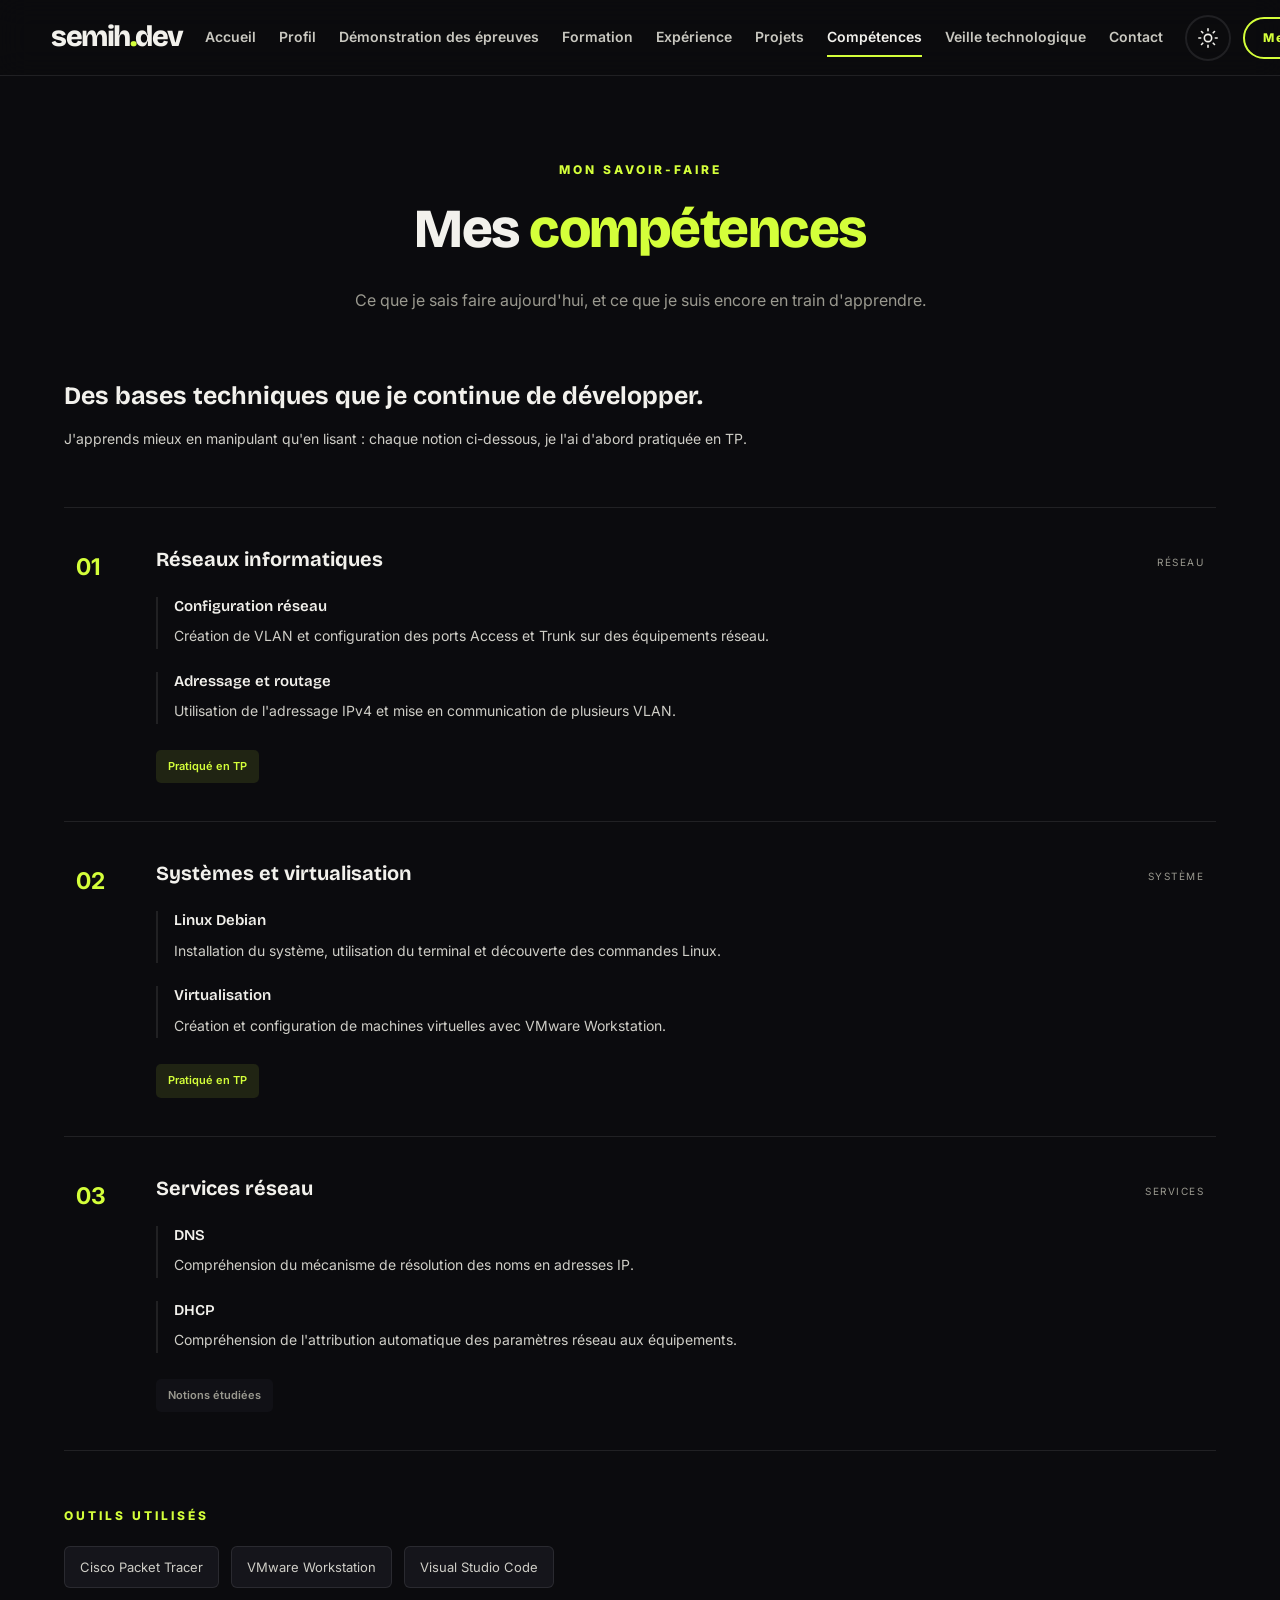
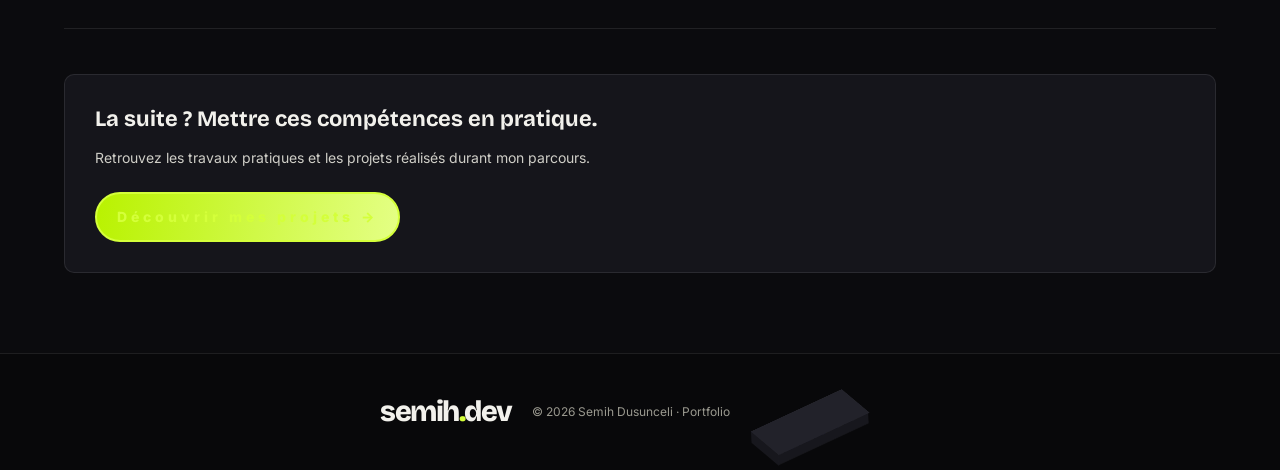
==== commit 252522e1: "Onglets animés, icônes au trait, textes plus naturels, intrusion animée vers la veille - Accueil réd" ====
--- a/competences.html
+++ b/competences.html
@@ -22,6 +22,7 @@
     <link rel="stylesheet" href="competences.css">
     <link rel="stylesheet" href="responsive.css">
     <link rel="stylesheet" href="uiverse-buttons.css">
+    <link rel="stylesheet" href="motion.css">
 
     <!-- JAVASCRIPT -->
     <script src="script.js" defer></script>
@@ -60,7 +61,7 @@
                     aria-label="Changer de thème"
                     aria-pressed="false"
                 >
-                    <span id="theme-icon">☀</span>
+                    <span id="theme-icon" aria-hidden="true"></span>
                 </button>
 
                 <a href="contact.html" class="nav-contact uiverse-cta uiverse-cta--type1 uiverse-cta--nav"><span class="uiverse-cta__text">Me contacter ↗</span></a>
@@ -85,8 +86,7 @@
             <h1>Mes <span>compétences</span></h1>
 
             <p>
-                Les connaissances et compétences techniques développées
-                au cours de mon BTS SIO SISR et de mes travaux pratiques.
+                Ce que je sais faire aujourd'hui, et ce que je suis encore en train d'apprendre.
             </p>
 
         </section>
@@ -101,8 +101,7 @@
             </h2>
 
             <p>
-                Je privilégie la pratique pour consolider mes connaissances
-                et progresser dans les domaines des systèmes et des réseaux.
+                J'apprends mieux en manipulant qu'en lisant : chaque notion ci-dessous, je l'ai d'abord pratiquée en TP.
             </p>
 
         </section>
--- a/motion.css
+++ b/motion.css
@@ -0,0 +1,508 @@
+/* =====================================================
+   SEMIH.DEV — MOUVEMENT
+   Couche d'animation commune à toutes les pages.
+   Règles suivies :
+   - retours d'interaction courts (120–250 ms), entrées 500–800 ms ;
+   - courbes « ease-out » (décélération naturelle), pas d'ease-in ;
+   - on n'anime que transform et opacity (fluide même sur un PC de salle) ;
+   - apparitions décalées de 70–90 ms entre éléments frères ;
+   - tout est coupé si le visiteur a demandé moins d'animations.
+===================================================== */
+
+:root {
+    --ease-out: cubic-bezier(.16, 1, .3, 1);
+    --ease-soft: cubic-bezier(.25, .8, .25, 1);
+    --ease-spring: cubic-bezier(.34, 1.56, .64, 1);
+    --dur-press: 120ms;
+    --dur-fast: 220ms;
+    --dur-base: 380ms;
+    --dur-enter: 700ms;
+}
+
+
+/* =====================================================
+   1. TRANSITION ENTRE LES PAGES
+   (Chrome, Edge, Safari 18.2+ ; les autres changent de page normalement)
+===================================================== */
+
+@view-transition {
+    navigation: auto;
+}
+
+::view-transition-old(root) {
+    animation: page-out 260ms var(--ease-soft) both;
+}
+
+::view-transition-new(root) {
+    animation: page-in 520ms var(--ease-out) both;
+}
+
+/* La barre de navigation reste en place pendant le changement de page */
+.navbar {
+    view-transition-name: site-nav;
+}
+
+@keyframes page-out {
+    to { opacity: 0; transform: translateY(-12px); }
+}
+
+@keyframes page-in {
+    from { opacity: 0; transform: translateY(18px); }
+}
+
+
+/* =====================================================
+   2. BARRE DE LECTURE
+===================================================== */
+
+.read-progress {
+    position: fixed;
+    top: 0;
+    left: 0;
+    z-index: 2000;
+    width: 100%;
+    height: 2px;
+    background: var(--cyan);
+    transform-origin: left;
+    transform: scaleX(var(--progress, 0));
+    pointer-events: none;
+}
+
+
+/* =====================================================
+   3. APPARITIONS AU DÉFILEMENT
+===================================================== */
+
+.reveal {
+    transition:
+        opacity var(--dur-enter) var(--ease-out),
+        transform var(--dur-enter) var(--ease-out);
+    transition-delay: var(--stagger, 0ms);
+}
+
+/* Titres de page : les mots montent un par un */
+.split-word {
+    display: inline-block;
+    overflow: hidden;
+    vertical-align: bottom;
+    padding-bottom: .06em;
+    margin-bottom: -.06em;
+}
+
+.split-word > span {
+    display: inline-block;
+    transform: translateY(110%);
+    animation: word-up 900ms var(--ease-out) forwards;
+    animation-delay: calc(120ms + var(--w) * 70ms);
+}
+
+/* Les mots découpés gardent la couleur du titre ; seul le mot mis en avant reste en accent */
+.page-heading h1 .split-word,
+.page-heading h1 .split-word > span {
+    color: var(--white);
+}
+
+.page-heading h1 .split-word > span > span {
+    color: var(--cyan);
+}
+
+@keyframes word-up {
+    to { transform: translateY(0); }
+}
+
+/* Petites étiquettes au-dessus des titres : trait qui se dessine */
+.page-heading .section-tag {
+    position: relative;
+    padding-left: 0;
+    animation: tag-in 600ms var(--ease-out) both;
+}
+
+@keyframes tag-in {
+    from { opacity: 0; letter-spacing: 6px; }
+}
+
+
+/* =====================================================
+   4. CARTES : LUMIÈRE QUI SUIT LA SOURIS + LÉGÈRE ÉLÉVATION
+===================================================== */
+
+.spot {
+    position: relative;
+    isolation: isolate;
+    transition:
+        transform var(--dur-base) var(--ease-out),
+        border-color var(--dur-base) var(--ease-out),
+        box-shadow var(--dur-base) var(--ease-out);
+}
+
+.spot::before {
+    content: "";
+    position: absolute;
+    inset: 0;
+    z-index: -1;
+    border-radius: inherit;
+    pointer-events: none;
+    background: radial-gradient(420px circle at var(--x, 50%) var(--y, 50%), rgb(var(--accent-rgb) / .08), transparent 65%);
+    opacity: 0;
+    transition: opacity var(--dur-base) var(--ease-out);
+}
+
+.spot:hover {
+    transform: translateY(-4px);
+    border-color: rgb(var(--accent-rgb) / .45);
+    box-shadow: 0 18px 40px -22px var(--shadow);
+}
+
+.spot:hover::before {
+    opacity: 1;
+}
+
+
+/* =====================================================
+   5. ICÔNES AU TRAIT (remplacent les emojis)
+===================================================== */
+
+.ui-icon {
+    width: 22px;
+    height: 22px;
+    display: block;
+}
+
+.icon-box {
+    width: 48px;
+    height: 48px;
+    display: grid;
+    place-items: center;
+    margin-bottom: 20px;
+    border: 1px solid rgb(var(--accent-rgb) / .25);
+    border-radius: 12px;
+    background: rgb(var(--accent-rgb) / .08);
+    color: var(--cyan);
+    font-size: 0;
+    transition:
+        transform var(--dur-base) var(--ease-spring),
+        background var(--dur-fast) ease,
+        color var(--dur-fast) ease;
+}
+
+.contact-icon.icon-box {
+    margin-bottom: 0;
+    flex: 0 0 48px;
+}
+
+.spot:hover .icon-box,
+.contact-item:hover .icon-box {
+    transform: rotate(-6deg) scale(1.08);
+    background: var(--cyan);
+    color: var(--on-accent);
+}
+
+/* Le trait de l'icône se dessine quand la carte apparaît */
+.icon-draw .ui-icon * {
+    stroke-dasharray: 1;
+    stroke-dashoffset: 1;
+}
+
+.visible .icon-draw .ui-icon *,
+.icon-draw.visible .ui-icon * {
+    animation: icon-draw 1.1s var(--ease-out) .25s forwards;
+}
+
+@keyframes icon-draw {
+    to { stroke-dashoffset: 0; }
+}
+
+#theme-icon {
+    display: grid;
+    place-items: center;
+}
+
+
+/* =====================================================
+   6. BOUTONS, LIENS ET ÉTIQUETTES
+===================================================== */
+
+.btn,
+.primary-button {
+    transition:
+        transform var(--dur-fast) var(--ease-out),
+        box-shadow var(--dur-fast) var(--ease-out),
+        background var(--dur-fast) ease,
+        color var(--dur-fast) ease;
+}
+
+.btn:active,
+.primary-button:active {
+    transform: scale(.97);
+    transition-duration: var(--dur-press);
+}
+
+/* Liens « Découvrir ... → » : la flèche avance, le trait se dessine */
+.profile-link,
+.contact-item a,
+.text-link {
+    position: relative;
+}
+
+.contact-item a {
+    display: inline-block;
+    background-image: linear-gradient(currentColor, currentColor);
+    background-position: 0 100%;
+    background-repeat: no-repeat;
+    background-size: 0% 1px;
+    transition: background-size var(--dur-base) var(--ease-out), color var(--dur-fast) ease;
+}
+
+.contact-item a:hover {
+    background-size: 100% 1px;
+}
+
+/* Étiquettes (tags) : elles se soulèvent une à une au survol de la carte */
+.tags span,
+.epreuve-tags span,
+.tools-list span,
+.veille-hero-tags span {
+    display: inline-block;
+    transition:
+        transform var(--dur-fast) var(--ease-spring),
+        background var(--dur-fast) ease,
+        color var(--dur-fast) ease,
+        border-color var(--dur-fast) ease;
+}
+
+.tags span:hover,
+.epreuve-tags span:hover,
+.tools-list span:hover,
+.veille-hero-tags span:hover {
+    transform: translateY(-3px);
+    border-color: var(--cyan);
+    color: var(--cyan);
+}
+
+/* Champs du formulaire */
+.contact-form input,
+.contact-form textarea {
+    transition: border-color var(--dur-fast) ease, box-shadow var(--dur-fast) ease, transform var(--dur-fast) var(--ease-out);
+}
+
+.contact-form input:focus,
+.contact-form textarea:focus {
+    outline: none;
+    border-color: var(--cyan);
+    box-shadow: 0 0 0 4px rgb(var(--accent-rgb) / .12);
+}
+
+
+/* =====================================================
+   7. PAGE PROFIL
+===================================================== */
+
+/* Photo : anneau lumineux qui tourne lentement */
+.profile-photo {
+    position: relative;
+    border: 0;
+    padding: 4px;
+    background: conic-gradient(from var(--ring, 0deg), var(--cyan), transparent 40%, var(--cyan) 70%, transparent);
+    animation: ring-turn 6s linear infinite;
+    transition: transform var(--dur-base) var(--ease-spring);
+}
+
+.profile-photo img {
+    border-radius: 50%;
+}
+
+.profile-photo:hover {
+    transform: scale(1.05) rotate(-2deg);
+}
+
+@property --ring {
+    syntax: "<angle>";
+    inherits: false;
+    initial-value: 0deg;
+}
+
+@keyframes ring-turn {
+    to { --ring: 360deg; }
+}
+
+/* Logos d'école et d'entreprise : léger zoom au survol de la carte */
+.school-logo img,
+.experience-logo img {
+    transition: transform var(--dur-base) var(--ease-out);
+}
+
+.spot:hover .school-logo img,
+.spot:hover .experience-logo img {
+    transform: scale(1.04);
+}
+
+/* Listes : la puce devient un petit trait d'accent */
+.profile-card ul,
+.experience-missions ul {
+    list-style: none;
+}
+
+.profile-card ul li,
+.experience-missions ul li {
+    position: relative;
+    padding-left: 22px;
+}
+
+.profile-card ul li::before,
+.experience-missions ul li::before {
+    content: "";
+    position: absolute;
+    left: 0;
+    top: .85em;
+    width: 10px;
+    height: 2px;
+    background: var(--cyan);
+    transition: width var(--dur-base) var(--ease-out);
+}
+
+.profile-card ul li:hover::before,
+.experience-missions ul li:hover::before {
+    width: 16px;
+}
+
+
+/* =====================================================
+   8. TRANSITION « INTRUSION » VERS LA VEILLE
+===================================================== */
+
+.hack-transition {
+    position: fixed;
+    inset: 0;
+    z-index: 99999;
+    display: grid;
+    place-items: center;
+    overflow: hidden;
+    background: #030503;
+    color: #00ff66;
+    font-family: "Fira Code", monospace;
+    opacity: 0;
+    animation: hack-in 180ms linear forwards;
+}
+
+/* Lignes de balayage façon vieux moniteur */
+.hack-transition::before {
+    content: "";
+    position: absolute;
+    inset: 0;
+    pointer-events: none;
+    background: repeating-linear-gradient(to bottom, rgba(0, 255, 102, .06) 0 1px, transparent 1px 3px);
+    animation: hack-scan 6s linear infinite;
+}
+
+/* Bande lumineuse qui descend l'écran */
+.hack-transition::after {
+    content: "";
+    position: absolute;
+    left: 0;
+    right: 0;
+    height: 120px;
+    top: -120px;
+    background: linear-gradient(to bottom, transparent, rgba(0, 255, 102, .14), transparent);
+    animation: hack-sweep 900ms linear infinite;
+}
+
+.hack-transition__box {
+    position: relative;
+    width: min(620px, 88vw);
+}
+
+.hack-transition__title {
+    margin-bottom: 18px;
+    font-size: clamp(22px, 4vw, 38px);
+    font-weight: 600;
+    letter-spacing: 4px;
+    text-shadow: 2px 0 #ff0055, -2px 0 #00e5ff;
+    animation: hack-glitch 260ms steps(2) infinite;
+}
+
+.hack-transition__line {
+    margin: 4px 0;
+    font-size: 13px;
+    opacity: 0;
+    transform: translateX(-8px);
+    animation: hack-line 160ms ease-out forwards;
+}
+
+.hack-transition__line b {
+    color: #e8ffe8;
+    font-weight: 500;
+}
+
+.hack-transition__bar {
+    height: 3px;
+    margin-top: 18px;
+    background: rgba(0, 255, 102, .15);
+    overflow: hidden;
+}
+
+.hack-transition__bar span {
+    display: block;
+    height: 100%;
+    background: #00ff66;
+    box-shadow: 0 0 12px #00ff66;
+    transform-origin: left;
+    animation: hack-bar var(--hack-dur, 1300ms) cubic-bezier(.6, 0, .4, 1) forwards;
+}
+
+/* La page qu'on quitte « grésille » une fraction de seconde */
+body.is-hacking > *:not(.hack-transition) {
+    animation: hack-page 220ms steps(3) both;
+}
+
+@keyframes hack-in { to { opacity: 1; } }
+@keyframes hack-line { to { opacity: 1; transform: none; } }
+@keyframes hack-bar { from { transform: scaleX(0); } to { transform: scaleX(1); } }
+@keyframes hack-sweep { to { top: 100%; } }
+@keyframes hack-scan { to { background-position: 0 300px; } }
+
+@keyframes hack-glitch {
+    0%   { transform: translate(0); }
+    33%  { transform: translate(-2px, 1px); clip-path: inset(10% 0 55% 0); }
+    66%  { transform: translate(2px, -1px); clip-path: inset(60% 0 5% 0); }
+    100% { transform: translate(0); clip-path: none; }
+}
+
+@keyframes hack-page {
+    0%   { transform: translate(0); filter: none; }
+    33%  { transform: translate(-6px, 2px); filter: hue-rotate(90deg) saturate(3); }
+    66%  { transform: translate(5px, -3px); filter: invert(1) hue-rotate(180deg); }
+    100% { transform: translate(0); opacity: .3; }
+}
+
+
+/* =====================================================
+   9. MOUVEMENTS RÉDUITS
+===================================================== */
+
+@media (prefers-reduced-motion: reduce) {
+    ::view-transition-old(root),
+    ::view-transition-new(root) {
+        animation: none;
+    }
+
+    .split-word > span,
+    .page-heading .section-tag,
+    .profile-photo,
+    .visible .icon-draw .ui-icon *,
+    .icon-draw.visible .ui-icon * {
+        animation: none;
+        transform: none;
+    }
+
+    .icon-draw .ui-icon * {
+        stroke-dashoffset: 0;
+    }
+
+    .spot:hover {
+        transform: none;
+    }
+}
+
+.summary-card > .icon-box {
+    display: grid;
+}
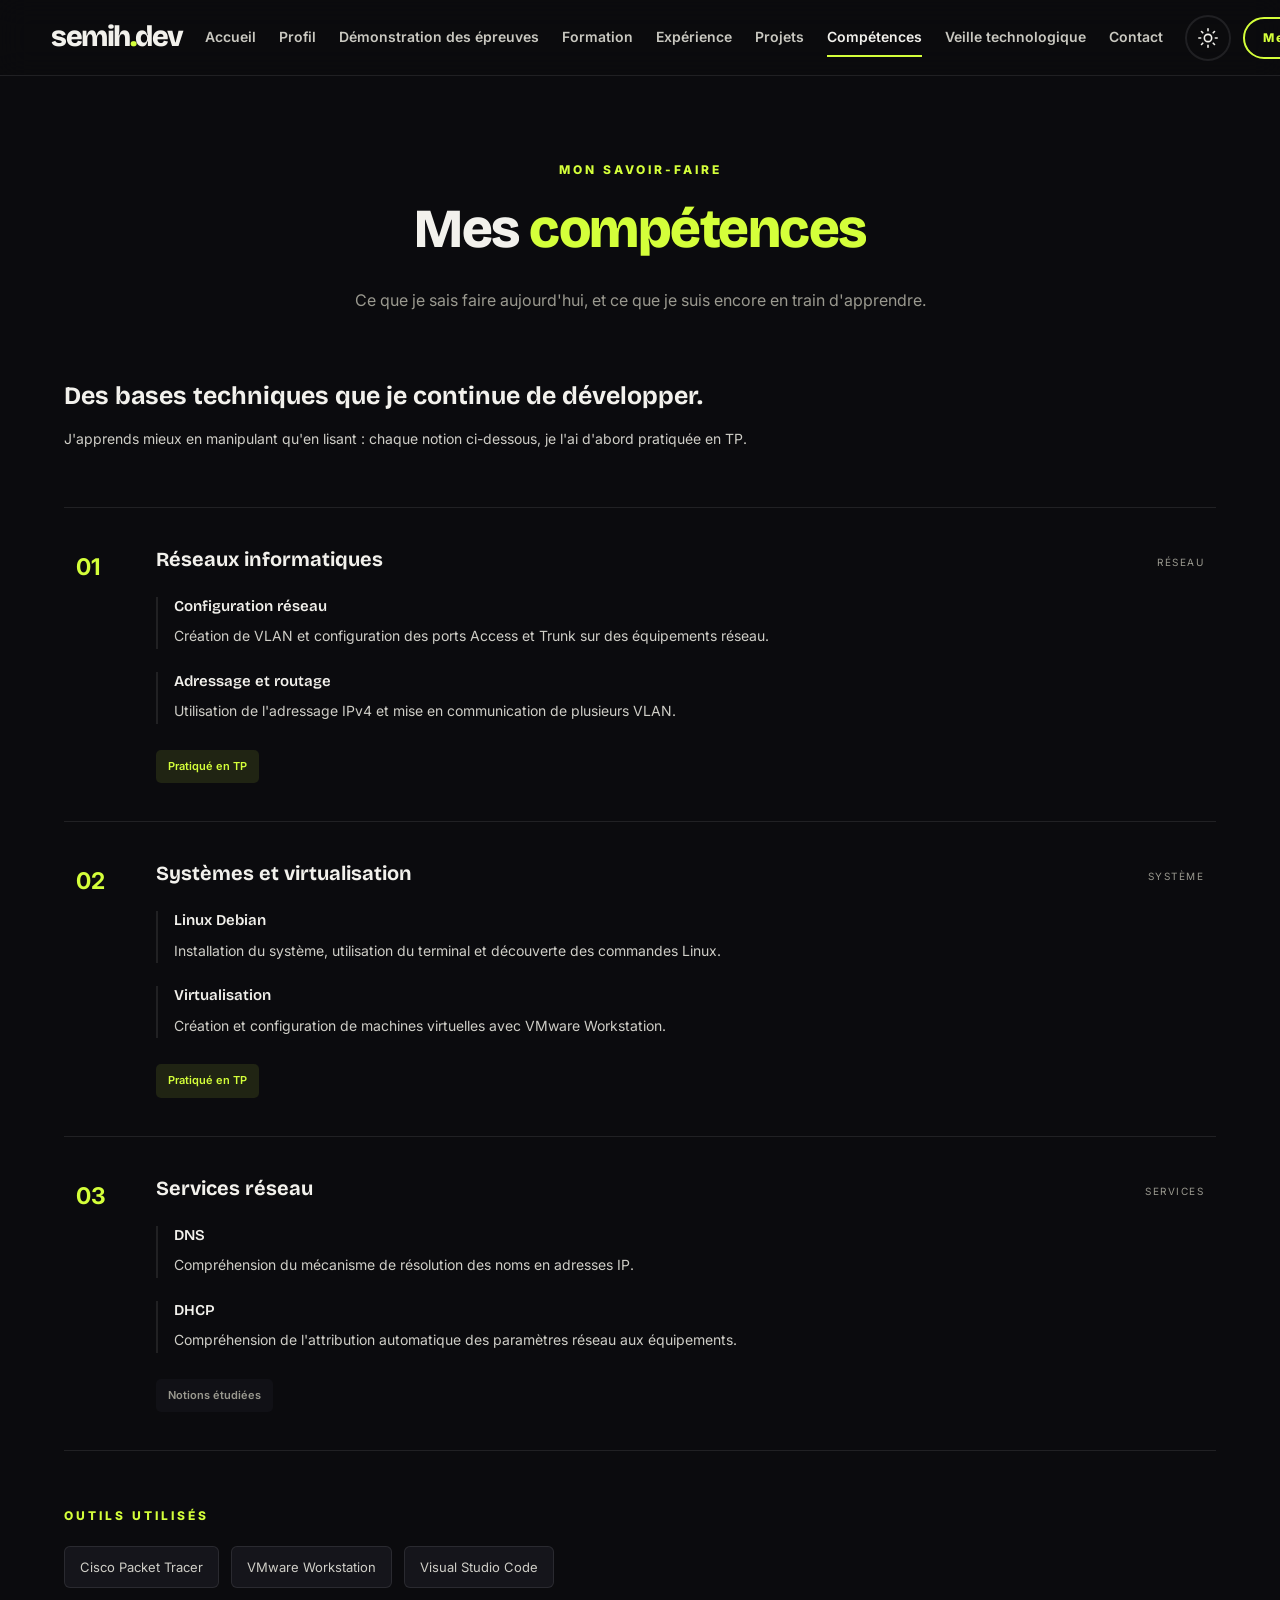
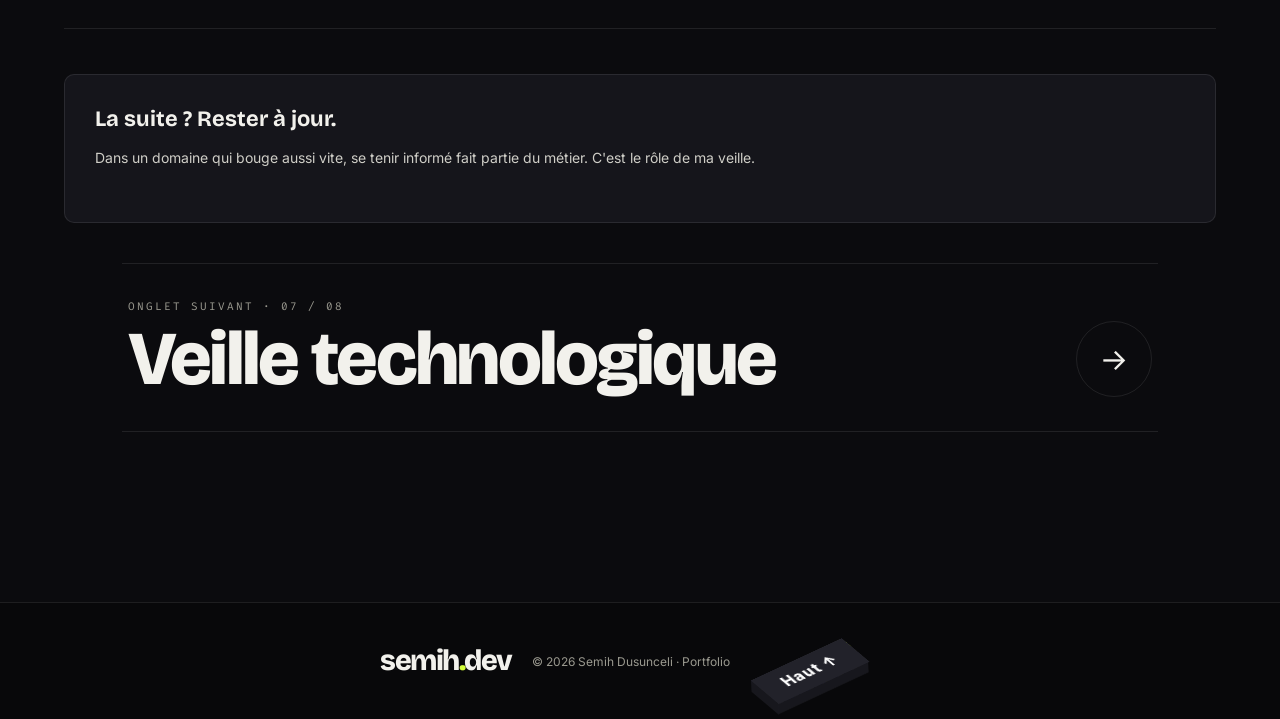
==== commit 18bb1e7e: "Parcours dans l'ordre des onglets : « Qui suis-je ? » sur l'accueil et bloc « Onglet suivant » en fi" ====
--- a/competences.html
+++ b/competences.html
@@ -238,19 +238,23 @@
         <section class="skills-footer reveal">
 
             <h2>
-                La suite ? Mettre ces compétences en pratique.
+                La suite ? Rester à jour.
             </h2>
 
             <p>
-                Retrouvez les travaux pratiques et les projets
-                réalisés durant mon parcours.
+                Dans un domaine qui bouge aussi vite, se tenir informé fait partie du métier. C'est le rôle de ma veille.
             </p>
 
-            <a href="projets.html" class="primary-button uiverse-cta uiverse-cta--type1">
-                <span class="uiverse-cta__text">Découvrir mes projets →</span>
+        </section>
+
+        <!-- ONGLET SUIVANT -->
+        <nav class="next-step reveal" aria-label="Onglet suivant">
+            <a href="veille.html" class="next-step__link">
+                <span class="next-step__label">Onglet suivant · 07 / 08</span>
+                <span class="next-step__title">Veille technologique</span>
+                <span class="next-step__arrow" aria-hidden="true">→</span>
             </a>
-
-        </section>
+        </nav>
 
     </main>
 
--- a/uiverse-buttons.css
+++ b/uiverse-buttons.css
@@ -51,6 +51,21 @@
     --uiverse-shadow: rgb(var(--accent-rgb) / .3);
 }
 
+/* Ces boutons portent aussi les classes .btn-primary / .primary-button, qui ajoutent
+   un fond en dégradé : on l'annule, sinon le texte se confond avec le fond. */
+.uiverse-cta.uiverse-cta--type1.btn-primary,
+.uiverse-cta.uiverse-cta--type1.primary-button {
+    background: transparent;
+    box-shadow: none;
+    border-radius: 30px;
+}
+
+.uiverse-cta.uiverse-cta--type1.btn-primary:hover,
+.uiverse-cta.uiverse-cta--type1.primary-button:hover {
+    background: transparent;
+    box-shadow: 1px 1px 200px var(--uiverse-shadow);
+}
+
 .uiverse-cta__text {
     position: relative;
     z-index: 1;
--- a/motion.css
+++ b/motion.css
@@ -503,6 +503,130 @@
     }
 }
 
+
+/* =====================================================
+   10. ONGLET SUIVANT (fin de chaque page, dans l'ordre du menu)
+===================================================== */
+
+.next-step {
+    width: min(1250px, 90%);
+    margin: 40px auto 90px;
+    border-top: 1px solid var(--border);
+    border-bottom: 1px solid var(--border);
+}
+
+.next-step__link {
+    position: relative;
+    display: grid;
+    grid-template-columns: 1fr auto;
+    align-items: end;
+    gap: 6px 24px;
+    padding: 34px 6px;
+    overflow: hidden;
+    isolation: isolate;
+    color: var(--white);
+}
+
+/* Fond d'accent qui monte depuis le bas au survol */
+.next-step__link::before {
+    content: "";
+    position: absolute;
+    inset: 0;
+    z-index: -1;
+    background: var(--cyan);
+    transform: scaleY(0);
+    transform-origin: bottom;
+    transition: transform 520ms var(--ease-out);
+}
+
+.next-step__label {
+    grid-column: 1 / -1;
+    color: var(--muted);
+    font-family: "Fira Code", monospace;
+    font-size: 11px;
+    letter-spacing: 2px;
+    text-transform: uppercase;
+    transition: color var(--dur-base) ease, transform 520ms var(--ease-out);
+}
+
+.next-step__title {
+    font-family: var(--font-display);
+    font-size: clamp(34px, 6vw, 76px);
+    font-weight: 800;
+    line-height: 1;
+    letter-spacing: -.035em;
+    transition: transform 520ms var(--ease-out), color var(--dur-base) ease;
+}
+
+.next-step__arrow {
+    width: clamp(52px, 6vw, 76px);
+    height: clamp(52px, 6vw, 76px);
+    display: grid;
+    place-items: center;
+    border: 1px solid var(--border);
+    border-radius: 50%;
+    font-size: clamp(22px, 2.6vw, 30px);
+    transition: transform 520ms var(--ease-spring), background var(--dur-base) ease, color var(--dur-base) ease, border-color var(--dur-base) ease;
+}
+
+.next-step__link:hover::before,
+.next-step__link:focus-visible::before {
+    transform: scaleY(1);
+}
+
+.next-step__link:hover,
+.next-step__link:focus-visible {
+    color: var(--on-accent);
+}
+
+.next-step__link:hover .next-step__label,
+.next-step__link:focus-visible .next-step__label {
+    color: var(--on-accent);
+    transform: translateX(14px);
+}
+
+.next-step__link:hover .next-step__title,
+.next-step__link:focus-visible .next-step__title {
+    transform: translateX(14px);
+}
+
+.next-step__link:hover .next-step__arrow,
+.next-step__link:focus-visible .next-step__arrow {
+    transform: translateX(-10px) rotate(-45deg);
+    background: var(--on-accent);
+    color: var(--cyan);
+    border-color: transparent;
+}
+
+.next-step__link:focus-visible {
+    outline: none;
+}
+
+.next-step__link:active .next-step__arrow {
+    transform: translateX(-10px) rotate(-45deg) scale(.92);
+}
+
+/* Page veille : même bloc en vert terminal */
+body.page-veille .next-step__link::before { background: #00ff66; }
+body.page-veille .next-step__link:hover,
+body.page-veille .next-step__link:hover .next-step__label { color: #050807; }
+body.page-veille .next-step__link:hover .next-step__arrow { background: #050807; color: #00ff66; }
+
+@media (max-width: 600px) {
+    .next-step__link {
+        padding: 26px 4px;
+    }
+}
+
+@media (prefers-reduced-motion: reduce) {
+    .next-step__link::before,
+    .next-step__title,
+    .next-step__label,
+    .next-step__arrow {
+        transition: none;
+    }
+}
+
 .summary-card > .icon-box {
     display: grid;
 }
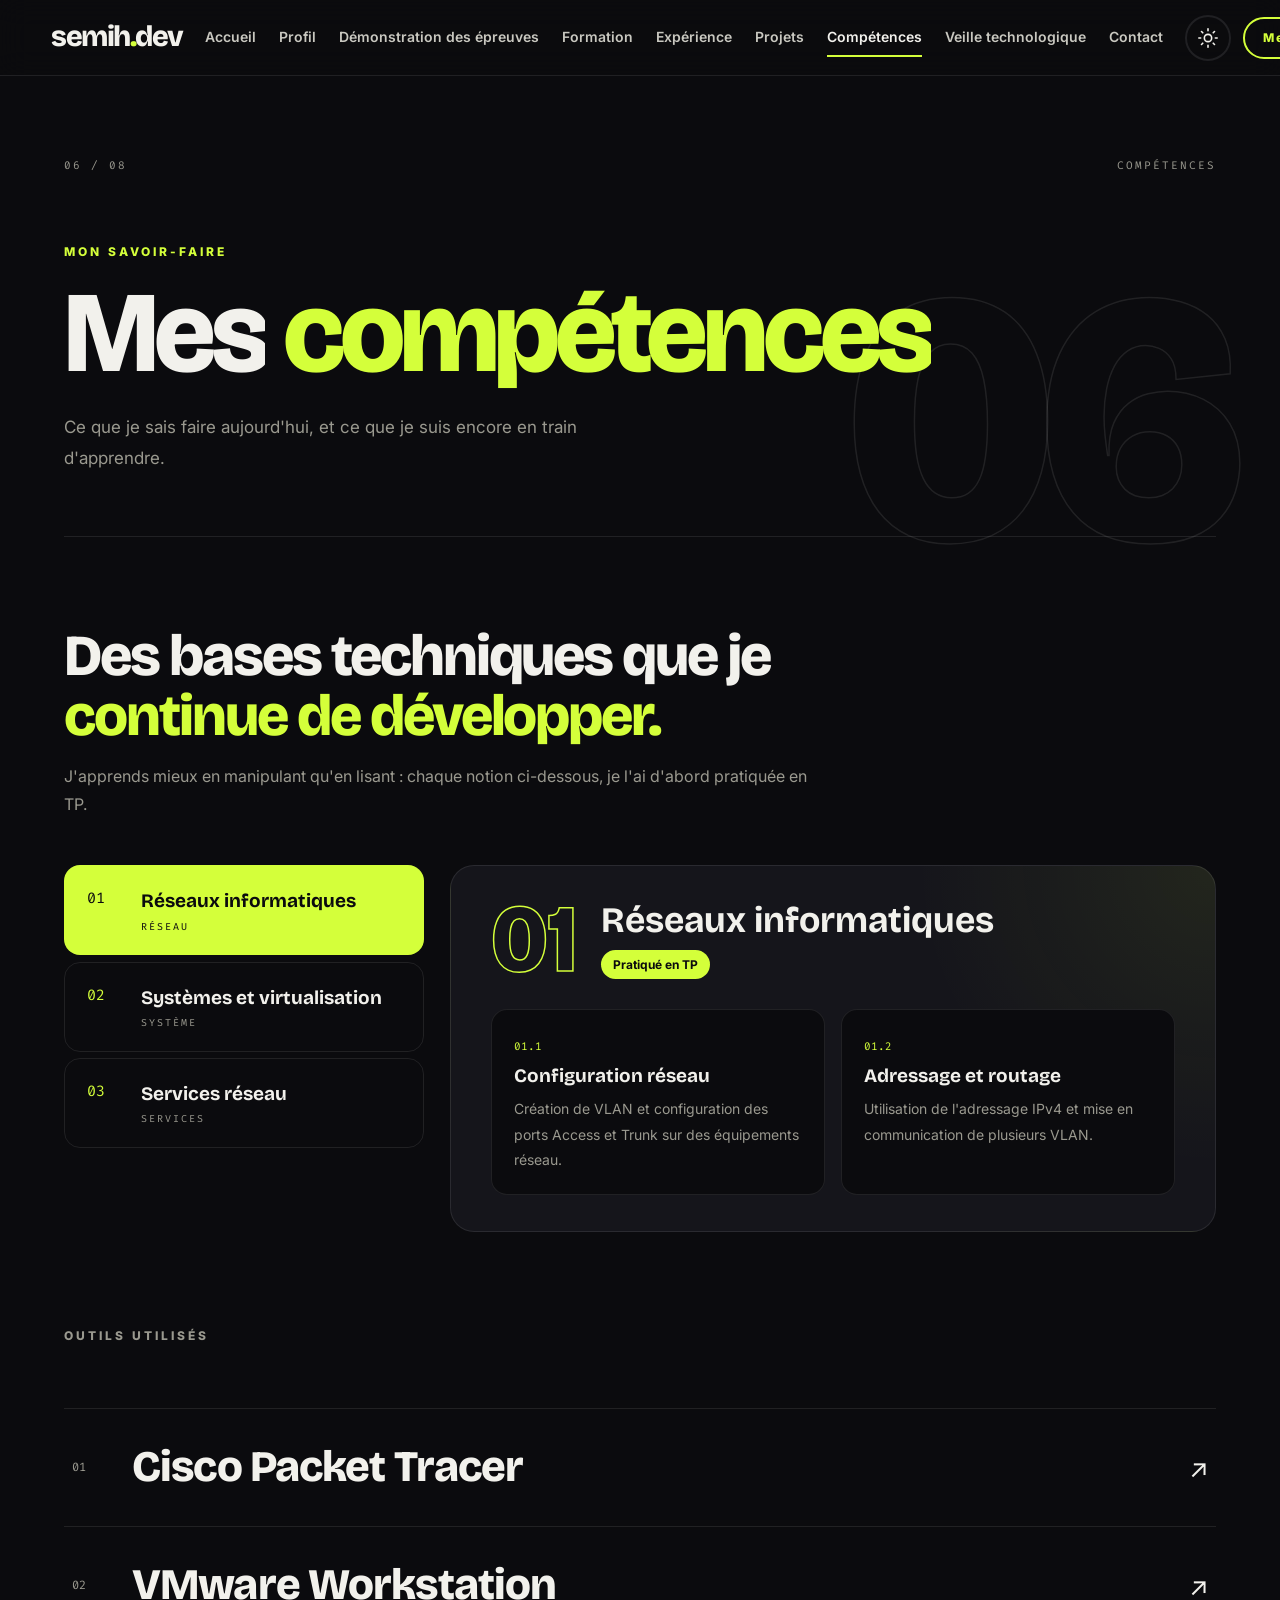
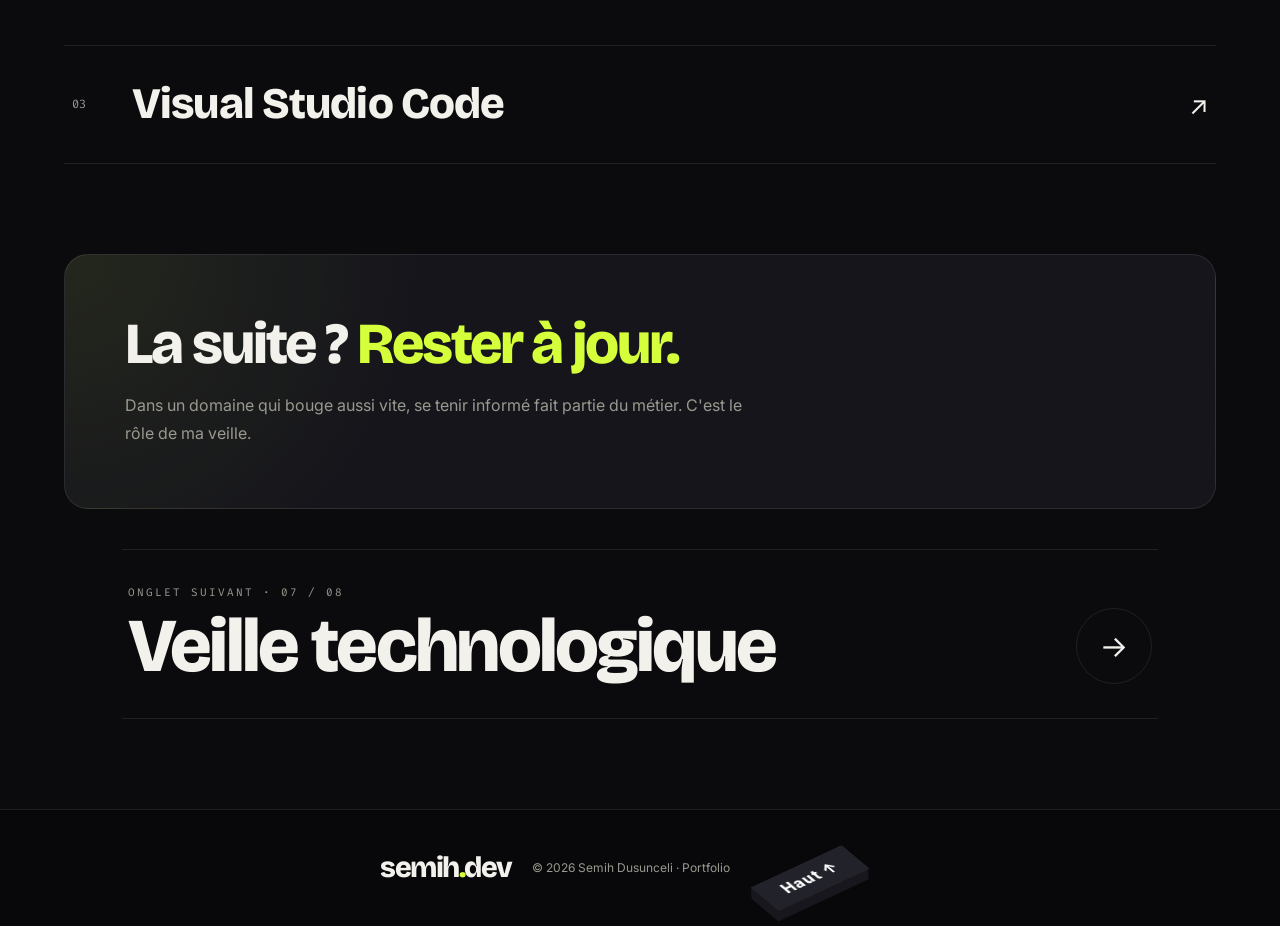
==== commit 3c224649: "Nouveau format animé pour Épreuves, Formation, Expérience, Projets, Compétences et Contact - En-tête" ====
--- a/competences.html
+++ b/competences.html
@@ -19,7 +19,7 @@
 
     <!-- CSS -->
     <link rel="stylesheet" href="commun.css">
-    <link rel="stylesheet" href="competences.css">
+    <link rel="stylesheet" href="onglets.css">
     <link rel="stylesheet" href="responsive.css">
     <link rel="stylesheet" href="uiverse-buttons.css">
     <link rel="stylesheet" href="motion.css">
@@ -28,7 +28,7 @@
     <script src="script.js" defer></script>
 </head>
 
-<body>
+<body class="page-onglet">
 
     <!-- NAVIGATION -->
 
@@ -75,176 +75,128 @@
 
     <!-- CONTENU PRINCIPAL -->
 
-    <main class="page-container skills-page">
-
-        <!-- INTRODUCTION -->
-
-        <section class="page-heading reveal">
-
-            <span class="section-tag">Mon savoir-faire</span>
-
-            <h1>Mes <span>compétences</span></h1>
-
-            <p>
-                Ce que je sais faire aujourd'hui, et ce que je suis encore en train d'apprendre.
-            </p>
-
-        </section>
-
-
-        <!-- PRÉSENTATION -->
-
-        <section class="skills-intro reveal">
-
-            <h2>
-                Des bases techniques que je continue de développer.
-            </h2>
-
-            <p>
-                J'apprends mieux en manipulant qu'en lisant : chaque notion ci-dessous, je l'ai d'abord pratiquée en TP.
-            </p>
-
-        </section>
-
-
-        <!-- COMPÉTENCES -->
-
-        <section class="skills-list reveal">
-
-            <article class="skill-row">
-
-                <span class="skill-number">01</span>
-
-                <div class="skill-content">
-
-                    <h2>Réseaux informatiques</h2>
-
-                    <div class="skill-subpart">
-                        <h3>Configuration réseau</h3>
-                        <p>
-                            Création de VLAN et configuration des ports
-                            Access et Trunk sur des équipements réseau.
-                        </p>
-                    </div>
-
-                    <div class="skill-subpart">
-                        <h3>Adressage et routage</h3>
-                        <p>
-                            Utilisation de l'adressage IPv4 et mise en
-                            communication de plusieurs VLAN.
-                        </p>
-                    </div>
-
-                    <span class="skill-level">
-                        Pratiqué en TP
-                    </span>
-
-                </div>
-
-                <span class="skill-category">RÉSEAU</span>
-
-            </article>
-
-
-            <article class="skill-row">
-
-                <span class="skill-number">02</span>
-
-                <div class="skill-content">
-
-                    <h2>Systèmes et virtualisation</h2>
-
-                    <div class="skill-subpart">
-                        <h3>Linux Debian</h3>
-                        <p>
-                            Installation du système, utilisation du terminal
-                            et découverte des commandes Linux.
-                        </p>
-                    </div>
-
-                    <div class="skill-subpart">
-                        <h3>Virtualisation</h3>
-                        <p>
-                            Création et configuration de machines virtuelles
-                            avec VMware Workstation.
-                        </p>
-                    </div>
-
-                    <span class="skill-level">
-                        Pratiqué en TP
-                    </span>
-
-                </div>
-
-                <span class="skill-category">SYSTÈME</span>
-
-            </article>
-
-
-            <article class="skill-row">
-
-                <span class="skill-number">03</span>
-
-                <div class="skill-content">
-
-                    <h2>Services réseau</h2>
-
-                    <div class="skill-subpart">
-                        <h3>DNS</h3>
-                        <p>
-                            Compréhension du mécanisme de résolution
-                            des noms en adresses IP.
-                        </p>
-                    </div>
-
-                    <div class="skill-subpart">
-                        <h3>DHCP</h3>
-                        <p>
-                            Compréhension de l'attribution automatique
-                            des paramètres réseau aux équipements.
-                        </p>
-                    </div>
-
-                    <span class="skill-level skill-theory">
-                        Notions étudiées
-                    </span>
-
-                </div>
-
-                <span class="skill-category">SERVICES</span>
-
-            </article>
-
-        </section>
-
+    <main class="pg-main">
+
+        <!-- EN-TÊTE DE L'ONGLET -->
+        <section class="pg-hero">
+            <div class="pg-hero__meta">
+                <span>06 / 08</span>
+                <span>COMPÉTENCES</span>
+            </div>
+            <p class="section-tag">Mon savoir-faire</p>
+            <h1 class="pg-hero__title">Mes <span>compétences</span></h1>
+            <p class="pg-hero__lead">Ce que je sais faire aujourd'hui, et ce que je suis encore en train d'apprendre.</p>
+            <span class="pg-hero__index" aria-hidden="true">06</span>
+        </section>
+
+        <section class="pg-section">
+            <div class="pg-section__head reveal">
+                <h2>Des bases techniques que je <span>continue de développer.</span></h2>
+                <p>J'apprends mieux en manipulant qu'en lisant : chaque notion ci-dessous, je l'ai d'abord pratiquée en TP.</p>
+            </div>
+
+            <!-- ONGLETS INTERACTIFS -->
+            <div class="sk-tabs reveal" data-tabs>
+                <div class="sk-tabs__list" role="tablist" aria-label="Domaines de compétences">
+                    <button class="sk-tab" role="tab" id="sk-tab-01" aria-controls="sk-pane-01" aria-selected="true" tabindex="0">
+                        <span class="sk-tab__num">01</span>
+                        <span class="sk-tab__name">Réseaux informatiques</span>
+                        <span class="sk-tab__cat">RÉSEAU</span>
+                    </button>
+                    <button class="sk-tab" role="tab" id="sk-tab-02" aria-controls="sk-pane-02" aria-selected="false" tabindex="-1">
+                        <span class="sk-tab__num">02</span>
+                        <span class="sk-tab__name">Systèmes et virtualisation</span>
+                        <span class="sk-tab__cat">SYSTÈME</span>
+                    </button>
+                    <button class="sk-tab" role="tab" id="sk-tab-03" aria-controls="sk-pane-03" aria-selected="false" tabindex="-1">
+                        <span class="sk-tab__num">03</span>
+                        <span class="sk-tab__name">Services réseau</span>
+                        <span class="sk-tab__cat">SERVICES</span>
+                    </button>
+                    <span class="sk-tabs__indicator" aria-hidden="true"></span>
+                </div>
+                <div class="sk-tabs__panes">
+                <div class="sk-pane" role="tabpanel" id="sk-pane-01" aria-labelledby="sk-tab-01">
+                    <div class="sk-pane__head">
+                        <span class="sk-pane__big" aria-hidden="true">01</span>
+                        <div>
+                            <h2>Réseaux informatiques</h2>
+                            <span class="sk-level">Pratiqué en TP</span>
+                        </div>
+                    </div>
+                    <div class="sk-subs">
+                        <div class="sk-sub">
+                            <span class="sk-sub__n">01.1</span>
+                            <h3>Configuration réseau</h3>
+                            <p>Création de VLAN et configuration des ports Access et Trunk sur des équipements réseau.</p>
+                        </div>
+                        <div class="sk-sub">
+                            <span class="sk-sub__n">01.2</span>
+                            <h3>Adressage et routage</h3>
+                            <p>Utilisation de l'adressage IPv4 et mise en communication de plusieurs VLAN.</p>
+                        </div>
+                    </div>
+                </div>
+                <div class="sk-pane" role="tabpanel" id="sk-pane-02" aria-labelledby="sk-tab-02" hidden>
+                    <div class="sk-pane__head">
+                        <span class="sk-pane__big" aria-hidden="true">02</span>
+                        <div>
+                            <h2>Systèmes et virtualisation</h2>
+                            <span class="sk-level">Pratiqué en TP</span>
+                        </div>
+                    </div>
+                    <div class="sk-subs">
+                        <div class="sk-sub">
+                            <span class="sk-sub__n">02.1</span>
+                            <h3>Linux Debian</h3>
+                            <p>Installation du système, utilisation du terminal et découverte des commandes Linux.</p>
+                        </div>
+                        <div class="sk-sub">
+                            <span class="sk-sub__n">02.2</span>
+                            <h3>Virtualisation</h3>
+                            <p>Création et configuration de machines virtuelles avec VMware Workstation.</p>
+                        </div>
+                    </div>
+                </div>
+                <div class="sk-pane" role="tabpanel" id="sk-pane-03" aria-labelledby="sk-tab-03" hidden>
+                    <div class="sk-pane__head">
+                        <span class="sk-pane__big" aria-hidden="true">03</span>
+                        <div>
+                            <h2>Services réseau</h2>
+                            <span class="sk-level sk-level--theory">Notions étudiées</span>
+                        </div>
+                    </div>
+                    <div class="sk-subs">
+                        <div class="sk-sub">
+                            <span class="sk-sub__n">03.1</span>
+                            <h3>DNS</h3>
+                            <p>Compréhension du mécanisme de résolution des noms en adresses IP.</p>
+                        </div>
+                        <div class="sk-sub">
+                            <span class="sk-sub__n">03.2</span>
+                            <h3>DHCP</h3>
+                            <p>Compréhension de l'attribution automatique des paramètres réseau aux équipements.</p>
+                        </div>
+                    </div>
+                </div>
+                </div>
+            </div>
+        </section>
 
         <!-- OUTILS -->
-
-        <section class="skills-tools reveal">
-
-            <span class="section-tag">Outils utilisés</span>
-
-            <div class="tools-list">
-                <span>Cisco Packet Tracer</span>
-                <span>VMware Workstation</span>
-                <span>Visual Studio Code</span>
-            </div>
-
-        </section>
-
+        <section class="pg-section">
+            <div class="pg-section__head reveal">
+                <p class="section-tag">Outils utilisés</p>
+            </div>
+            <ul class="sk-tools reveal"><li><span class="sk-tool__n">01</span><span class="sk-tool__name">Cisco Packet Tracer</span><span class="sk-tool__arrow" aria-hidden="true">↗</span></li><li><span class="sk-tool__n">02</span><span class="sk-tool__name">VMware Workstation</span><span class="sk-tool__arrow" aria-hidden="true">↗</span></li><li><span class="sk-tool__n">03</span><span class="sk-tool__name">Visual Studio Code</span><span class="sk-tool__arrow" aria-hidden="true">↗</span></li></ul>
+        </section>
 
         <!-- CONCLUSION -->
-
-        <section class="skills-footer reveal">
-
-            <h2>
-                La suite ? Rester à jour.
-            </h2>
-
-            <p>
-                Dans un domaine qui bouge aussi vite, se tenir informé fait partie du métier. C'est le rôle de ma veille.
-            </p>
-
+        <section class="pg-section">
+            <div class="pg-quote reveal">
+                <h2>La suite ? <span>Rester à jour.</span></h2>
+                <p>Dans un domaine qui bouge aussi vite, se tenir informé fait partie du métier. C'est le rôle de ma veille.</p>
+            </div>
         </section>
 
         <!-- ONGLET SUIVANT -->
--- a/onglets.css
+++ b/onglets.css
@@ -0,0 +1,1714 @@
+/* =====================================================
+   SEMIH.DEV — FORMAT DES ONGLETS
+   Épreuves · Formation · Expérience · Projets · Compétences · Contact
+   Même rythme partout : en-tête à grand numéro, sections espacées,
+   un format d'animation propre à chaque onglet.
+===================================================== */
+
+.pg-main {
+    width: min(1280px, 90%);
+    margin: 0 auto;
+}
+
+
+/* =====================================================
+   1. EN-TÊTE COMMUN
+===================================================== */
+
+.pg-hero {
+    position: relative;
+    padding: clamp(50px, 9vh, 100px) 0 clamp(40px, 7vh, 80px);
+    border-bottom: 1px solid var(--border);
+}
+
+.pg-hero__meta {
+    display: flex;
+    justify-content: space-between;
+    gap: 20px;
+    margin-bottom: clamp(36px, 7vh, 70px);
+    color: var(--muted);
+    font-family: "Fira Code", monospace;
+    font-size: 11px;
+    letter-spacing: 2px;
+    animation: pg-fade 700ms var(--ease-out) both;
+}
+
+.pg-hero .section-tag {
+    margin-bottom: 18px;
+}
+
+.pg-hero__title {
+    position: relative;
+    z-index: 1;
+    max-width: 14ch;
+    margin-bottom: 26px;
+    color: var(--white);
+    font-size: clamp(52px, 9vw, 128px);
+    font-weight: 800;
+    line-height: .92;
+    letter-spacing: -.045em;
+}
+
+.pg-hero__title span,
+.pg-hero__title .split-word > span > span {
+    color: var(--cyan);
+}
+
+.pg-hero__title .split-word,
+.pg-hero__title .split-word > span {
+    color: var(--white);
+}
+
+.pg-hero__lead {
+    position: relative;
+    z-index: 1;
+    max-width: 560px;
+    color: var(--muted);
+    font-size: 17px;
+    animation: pg-rise 800ms var(--ease-out) 450ms both;
+}
+
+/* Grand numéro en contour, qui glisse doucement au défilement (script.js) */
+.pg-hero__index {
+    position: absolute;
+    right: -1%;
+    bottom: -.18em;
+    z-index: 0;
+    color: transparent;
+    -webkit-text-stroke: 1.5px var(--border);
+    font-family: var(--font-display);
+    font-size: clamp(160px, 28vw, 380px);
+    font-weight: 800;
+    line-height: 1;
+    letter-spacing: -.06em;
+    pointer-events: none;
+    transform: translateY(var(--parallax, 0px));
+    animation: pg-index-in 1200ms var(--ease-out) 150ms both;
+}
+
+@keyframes pg-fade { from { opacity: 0; } }
+@keyframes pg-rise { from { opacity: 0; transform: translateY(18px); } }
+@keyframes pg-index-in { from { opacity: 0; transform: translateY(60px); } }
+
+
+/* =====================================================
+   2. ÉLÉMENTS PARTAGÉS
+===================================================== */
+
+.pg-section {
+    padding: clamp(60px, 10vh, 110px) 0 0;
+}
+
+.pg-section__head {
+    max-width: 760px;
+    margin-bottom: 46px;
+}
+
+.pg-section__head h2,
+.pg-quote h2 {
+    margin-bottom: 16px;
+    color: var(--white);
+    font-size: clamp(32px, 4.6vw, 58px);
+    font-weight: 800;
+    line-height: 1.02;
+    letter-spacing: -.035em;
+}
+
+.pg-section__head h2 span,
+.pg-quote h2 span {
+    color: var(--cyan);
+}
+
+.pg-section__head p {
+    color: var(--muted);
+}
+
+.pg-tags {
+    display: flex;
+    flex-wrap: wrap;
+    gap: 8px;
+}
+
+.pg-tags span {
+    padding: 6px 12px;
+    border: 1px solid var(--border);
+    border-radius: 999px;
+    color: var(--text);
+    font-family: "Fira Code", monospace;
+    font-size: 11px;
+    letter-spacing: .5px;
+    transition: transform var(--dur-fast) var(--ease-spring), border-color var(--dur-fast) ease, color var(--dur-fast) ease;
+}
+
+.pg-tags span:hover {
+    transform: translateY(-3px);
+    border-color: var(--cyan);
+    color: var(--cyan);
+}
+
+.pg-list {
+    list-style: none;
+    display: grid;
+    gap: 8px;
+}
+
+.pg-list li {
+    position: relative;
+    padding-left: 22px;
+    color: var(--text);
+}
+
+.pg-list li::before {
+    content: "";
+    position: absolute;
+    left: 0;
+    top: .8em;
+    width: 10px;
+    height: 2px;
+    background: var(--cyan);
+    transition: width var(--dur-base) var(--ease-out);
+}
+
+.pg-list li:hover::before {
+    width: 16px;
+}
+
+.pg-badge {
+    display: inline-flex;
+    align-items: center;
+    gap: 8px;
+    width: fit-content;
+    padding: 6px 12px;
+    border: 1px solid rgb(var(--accent-rgb) / .35);
+    border-radius: 999px;
+    background: rgb(var(--accent-rgb) / .08);
+    color: var(--cyan);
+    font-size: 12px;
+    font-weight: 600;
+}
+
+.pg-badge--live::before,
+.pg-badge--wait::before {
+    content: "";
+    width: 7px;
+    height: 7px;
+    border-radius: 50%;
+    background: currentColor;
+    animation: pg-pulse 1.8s ease-out infinite;
+}
+
+.pg-badge--wait {
+    border-color: rgba(255, 184, 77, .4);
+    background: rgba(255, 184, 77, .08);
+    color: #FFB84D;
+}
+
+body.light-theme .pg-badge--wait {
+    color: #9A5B00;
+    border-color: rgba(154, 91, 0, .35);
+}
+
+.pg-badge--done {
+    background: var(--cyan);
+    border-color: var(--cyan);
+    color: var(--on-accent);
+}
+
+@keyframes pg-pulse {
+    0%   { box-shadow: 0 0 0 0 currentColor; }
+    100% { box-shadow: 0 0 0 8px transparent; }
+}
+
+.pg-note {
+    display: flex;
+    align-items: flex-start;
+    gap: 14px;
+    max-width: 860px;
+    margin-top: 50px;
+    padding: 20px 22px;
+    border: 1px dashed var(--border);
+    border-radius: 14px;
+    color: var(--muted);
+    font-size: 14px;
+}
+
+.pg-note__icon {
+    display: grid;
+    place-items: center;
+    flex: 0 0 24px;
+    height: 24px;
+    border: 1px solid var(--cyan);
+    border-radius: 50%;
+    color: var(--cyan);
+    font-weight: 700;
+    font-size: 12px;
+}
+
+.pg-quote {
+    padding: clamp(30px, 6vw, 60px);
+    border: 1px solid var(--border);
+    border-radius: 24px;
+    background:
+        radial-gradient(600px circle at 0% 0%, rgb(var(--accent-rgb) / .08), transparent 60%),
+        var(--card);
+}
+
+.pg-quote p {
+    max-width: 620px;
+    color: var(--muted);
+}
+
+
+/* =====================================================
+   3. ÉPREUVES — PANNEAUX DÉPLIABLES + DÉMARCHE
+===================================================== */
+
+.ep-panels {
+    display: flex;
+    gap: 14px;
+    height: 540px;
+}
+
+.ep-panel {
+    position: relative;
+    flex: 1;
+    min-width: 0;
+    overflow: hidden;
+    display: flex;
+    border: 1px solid var(--border);
+    border-radius: 22px;
+    background: var(--card);
+    cursor: pointer;
+    outline: none;
+    transition:
+        flex-grow 700ms var(--ease-out),
+        border-color var(--dur-base) ease,
+        background var(--dur-base) ease;
+}
+
+.ep-panel.is-active {
+    flex-grow: 3.6;
+    cursor: default;
+    border-color: rgb(var(--accent-rgb) / .45);
+    background:
+        radial-gradient(700px circle at 100% 0%, rgb(var(--accent-rgb) / .08), transparent 60%),
+        var(--card);
+}
+
+.ep-panel:focus-visible {
+    border-color: var(--cyan);
+}
+
+.ep-panel__rail {
+    flex: 0 0 88px;
+    display: flex;
+    flex-direction: column;
+    justify-content: space-between;
+    align-items: center;
+    padding: 28px 0;
+    border-right: 1px solid var(--border);
+}
+
+.ep-panel__num {
+    color: var(--cyan);
+    font-family: "Fira Code", monospace;
+    font-size: 30px;
+    font-weight: 600;
+}
+
+.ep-panel__cat {
+    writing-mode: vertical-rl;
+    transform: rotate(180deg);
+    color: var(--white);
+    font-family: var(--font-display);
+    font-size: 26px;
+    font-weight: 800;
+    letter-spacing: 2px;
+    transition: color var(--dur-base) ease;
+}
+
+.ep-panel:not(.is-active):hover .ep-panel__cat {
+    color: var(--cyan);
+}
+
+.ep-panel__body {
+    flex: 1;
+    min-width: 380px;
+    padding: 34px 40px;
+    display: flex;
+    flex-direction: column;
+    justify-content: flex-end;
+    gap: 16px;
+    opacity: 0;
+    transform: translateX(30px);
+    transition: opacity 300ms ease, transform 300ms ease;
+    pointer-events: none;
+}
+
+.ep-panel.is-active .ep-panel__body {
+    opacity: 1;
+    transform: none;
+    transition: opacity 500ms ease 250ms, transform 700ms var(--ease-out) 250ms;
+    pointer-events: auto;
+}
+
+.ep-panel__over {
+    display: flex;
+    justify-content: space-between;
+    color: var(--cyan);
+    font-family: "Fira Code", monospace;
+    font-size: 11px;
+    letter-spacing: 2px;
+}
+
+.ep-panel__over span {
+    color: var(--muted);
+}
+
+.ep-panel__body h3 {
+    color: var(--white);
+    font-size: clamp(32px, 3.6vw, 50px);
+    font-weight: 800;
+    line-height: 1;
+    letter-spacing: -.03em;
+}
+
+.ep-panel__body > p:not(.ep-panel__over) {
+    max-width: 560px;
+    color: var(--muted);
+}
+
+.ep-panel .epreuve-link.uiverse-stack {
+    align-self: flex-start;
+    margin: 60px 40px 22px 18px;
+}
+
+/* Démarche : 5 étapes reliées par une ligne qui se dessine */
+.ep-steps {
+    position: relative;
+    display: grid;
+    grid-template-columns: repeat(5, 1fr);
+    gap: 18px;
+    list-style: none;
+}
+
+.ep-steps::before {
+    content: "";
+    position: absolute;
+    top: 27px;
+    left: 28px;
+    right: 28px;
+    height: 2px;
+    background: var(--border);
+}
+
+.ep-steps::after {
+    content: "";
+    position: absolute;
+    top: 27px;
+    left: 28px;
+    right: 28px;
+    height: 2px;
+    background: var(--cyan);
+    transform: scaleX(0);
+    transform-origin: left;
+    transition: transform 1600ms var(--ease-out) 200ms;
+}
+
+.ep-steps.visible::after {
+    transform: scaleX(1);
+}
+
+.ep-step {
+    position: relative;
+    z-index: 1;
+    display: grid;
+    gap: 14px;
+}
+
+.ep-step__dot {
+    display: grid;
+    place-items: center;
+    width: 56px;
+    height: 56px;
+    border: 1px solid var(--border);
+    border-radius: 50%;
+    background: var(--bg);
+    color: var(--muted);
+    font-family: "Fira Code", monospace;
+    font-size: 13px;
+    transition: background 400ms ease, color 400ms ease, border-color 400ms ease, transform 500ms var(--ease-spring);
+    transition-delay: calc(200ms + var(--s, 0) * 300ms);
+}
+
+.ep-steps.visible .ep-step__dot {
+    background: var(--cyan);
+    border-color: var(--cyan);
+    color: var(--on-accent);
+    transform: scale(1.06);
+}
+
+.ep-step__txt {
+    color: var(--white);
+    font-weight: 600;
+}
+
+.ep-step:nth-child(1) { --s: 0; }
+.ep-step:nth-child(2) { --s: 1; }
+.ep-step:nth-child(3) { --s: 2; }
+.ep-step:nth-child(4) { --s: 3; }
+.ep-step:nth-child(5) { --s: 4; }
+
+
+/* =====================================================
+   4. FORMATION — FRISE QUI SE REMPLIT + CHEMIN
+===================================================== */
+
+.fm-timeline {
+    position: relative;
+    display: grid;
+    gap: 70px;
+}
+
+.fm-timeline__line {
+    position: absolute;
+    top: 0;
+    bottom: 0;
+    left: 260px;
+    width: 2px;
+    background: var(--border);
+}
+
+.fm-timeline__line span {
+    position: absolute;
+    inset: 0;
+    background: var(--cyan);
+    transform-origin: top;
+    transform: scaleY(var(--fill, 0));
+    box-shadow: 0 0 14px rgb(var(--accent-rgb) / .5);
+}
+
+.fm-item {
+    position: relative;
+    display: grid;
+    grid-template-columns: 230px 60px 1fr;
+    align-items: start;
+}
+
+.fm-item__date {
+    display: grid;
+    gap: 12px;
+    justify-items: end;
+    padding-top: 22px;
+    text-align: right;
+}
+
+.fm-item__year {
+    color: var(--white);
+    font-family: var(--font-display);
+    font-size: clamp(30px, 3.4vw, 44px);
+    font-weight: 800;
+    line-height: 1;
+    letter-spacing: -.03em;
+}
+
+.fm-item__node {
+    justify-self: center;
+    width: 18px;
+    height: 18px;
+    margin-top: 32px;
+    border: 2px solid var(--border);
+    border-radius: 50%;
+    background: var(--bg);
+    transition: border-color 400ms ease, background 400ms ease, transform 500ms var(--ease-spring), box-shadow 400ms ease;
+}
+
+.fm-item.is-on .fm-item__node {
+    border-color: var(--cyan);
+    background: var(--cyan);
+    transform: scale(1.25);
+    box-shadow: 0 0 0 6px rgb(var(--accent-rgb) / .15);
+}
+
+.fm-item__card {
+    display: grid;
+    gap: 14px;
+    padding: 32px;
+    border: 1px solid var(--border);
+    border-radius: 22px;
+    background: var(--card);
+    opacity: .35;
+    transform: translateX(30px);
+    transition: opacity 700ms var(--ease-out), transform 700ms var(--ease-out), border-color 400ms ease;
+}
+
+.fm-item.is-on .fm-item__card {
+    opacity: 1;
+    transform: none;
+}
+
+.fm-item__card:hover {
+    border-color: rgb(var(--accent-rgb) / .45);
+}
+
+.fm-item__card h2 {
+    color: var(--white);
+    font-size: clamp(24px, 2.4vw, 32px);
+    line-height: 1.1;
+}
+
+.fm-item__card h3 {
+    color: var(--cyan);
+    font-family: inherit;
+    font-size: 15px;
+    font-weight: 600;
+}
+
+.fm-item__card p {
+    color: var(--muted);
+}
+
+/* Chemin Bac → BTS → Cybersécurité */
+.fm-path {
+    display: grid;
+    grid-template-columns: repeat(3, 1fr);
+    list-style: none;
+    border: 1px solid var(--border);
+    border-radius: 22px;
+    overflow: hidden;
+}
+
+.fm-path__stop {
+    position: relative;
+    display: grid;
+    gap: 6px;
+    padding: 30px 28px;
+    background: var(--card);
+}
+
+.fm-path__stop + .fm-path__stop {
+    border-left: 1px solid var(--border);
+}
+
+.fm-path__stop span {
+    color: var(--white);
+    font-family: var(--font-display);
+    font-size: clamp(22px, 2.4vw, 32px);
+    font-weight: 800;
+    letter-spacing: -.02em;
+}
+
+.fm-path__stop small {
+    color: var(--muted);
+    font-family: "Fira Code", monospace;
+    font-size: 11px;
+    letter-spacing: 2px;
+    text-transform: uppercase;
+}
+
+/* Flèche animée entre les étapes */
+.fm-path__stop + .fm-path__stop::before {
+    content: "→";
+    position: absolute;
+    top: 50%;
+    left: -14px;
+    display: grid;
+    place-items: center;
+    width: 28px;
+    height: 28px;
+    margin-top: -14px;
+    border-radius: 50%;
+    background: var(--bg);
+    color: var(--cyan);
+    font-size: 14px;
+    z-index: 1;
+    animation: fm-nudge 1.6s ease-in-out infinite;
+}
+
+.fm-path__stop.is-now {
+    background: rgb(var(--accent-rgb) / .08);
+}
+
+.fm-path__stop.is-now small {
+    color: var(--cyan);
+}
+
+/* La destination se remplit quand le bloc apparaît */
+.fm-path__stop.is-next::after {
+    content: "";
+    position: absolute;
+    inset: 0;
+    z-index: 0;
+    background: var(--cyan);
+    transform: scaleX(0);
+    transform-origin: left;
+    transition: transform 1200ms var(--ease-out) 500ms;
+}
+
+.fm-path.visible .fm-path__stop.is-next::after {
+    transform: scaleX(1);
+}
+
+.fm-path__stop.is-next span,
+.fm-path__stop.is-next small {
+    position: relative;
+    z-index: 1;
+    transition: color 400ms ease 900ms;
+}
+
+.fm-path.visible .fm-path__stop.is-next span,
+.fm-path.visible .fm-path__stop.is-next small {
+    color: var(--on-accent);
+}
+
+@keyframes fm-nudge {
+    50% { transform: translateX(4px); }
+}
+
+
+/* =====================================================
+   5. EXPÉRIENCE — CARTES QUI S'EMPILENT
+===================================================== */
+
+.xp-stack {
+    display: grid;
+    gap: 40px;
+    padding-bottom: 40px;
+}
+
+.xp-card {
+    position: sticky;
+    top: calc(100px + var(--i) * 26px);
+    display: grid;
+    grid-template-columns: minmax(220px, .8fr) 1.6fr;
+    min-height: 480px;
+    overflow: hidden;
+    border: 1px solid var(--border);
+    border-radius: 26px;
+    background: var(--card);
+    box-shadow: 0 -20px 50px -30px rgba(0, 0, 0, .6);
+    transform-origin: top center;
+    transform: scale(var(--shrink, 1));
+    filter: brightness(var(--dim, 1));
+    will-change: transform;
+}
+
+.xp-card__media {
+    position: relative;
+    display: grid;
+    place-items: center;
+    padding: 30px;
+    background: var(--bg-alt);
+    border-right: 1px solid var(--border);
+    overflow: hidden;
+}
+
+.xp-card__media img {
+    width: 100%;
+    max-height: 260px;
+    object-fit: contain;
+    border-radius: 14px;
+    transition: transform 900ms var(--ease-out);
+}
+
+.xp-card:hover .xp-card__media img {
+    transform: scale(1.05) rotate(-1deg);
+}
+
+.xp-card__count {
+    position: absolute;
+    left: 24px;
+    bottom: 20px;
+    color: var(--muted);
+    font-family: "Fira Code", monospace;
+    font-size: 11px;
+    letter-spacing: 2px;
+}
+
+.xp-card__body {
+    display: grid;
+    align-content: start;
+    gap: 14px;
+    padding: 36px 40px;
+}
+
+.xp-card__body h2 {
+    color: var(--white);
+    font-size: clamp(32px, 3.6vw, 48px);
+    font-weight: 800;
+    line-height: 1;
+    letter-spacing: -.03em;
+}
+
+.xp-card__sub {
+    color: var(--cyan);
+    font-weight: 600;
+}
+
+.xp-card__body > p:not(.xp-card__sub) {
+    color: var(--muted);
+}
+
+.xp-card__cols {
+    display: grid;
+    grid-template-columns: 1.3fr 1fr;
+    gap: 28px;
+    margin-top: 10px;
+    padding-top: 22px;
+    border-top: 1px solid var(--border);
+}
+
+.xp-card__cols h3 {
+    margin-bottom: 12px;
+    color: var(--white);
+    font-family: inherit;
+    font-size: 14px;
+    font-weight: 700;
+}
+
+.xp-card__cols .pg-list li {
+    font-size: 14px;
+}
+
+.xp-takes {
+    display: grid;
+    grid-template-columns: repeat(3, 1fr);
+    gap: 18px;
+}
+
+.xp-take {
+    padding: 28px;
+    border: 1px solid var(--border);
+    border-radius: 20px;
+    background: var(--card);
+}
+
+.xp-take h3 {
+    margin-bottom: 8px;
+    color: var(--white);
+    font-size: 20px;
+}
+
+.xp-take p {
+    color: var(--muted);
+    font-size: 14px;
+}
+
+
+/* =====================================================
+   6. PROJETS — PROJET VEDETTE + TERMINAUX
+===================================================== */
+
+.pj-grid {
+    display: grid;
+    grid-template-columns: repeat(2, 1fr);
+    gap: 22px;
+}
+
+.pj-card {
+    display: flex;
+    flex-direction: column;
+    overflow: hidden;
+    border: 1px solid var(--border);
+    border-radius: 24px;
+    background: var(--card);
+}
+
+.pj-card--feature {
+    grid-column: 1 / -1;
+    display: grid;
+    grid-template-columns: 1.1fr 1fr;
+}
+
+.pj-card__media {
+    position: relative;
+    min-height: 320px;
+    overflow: hidden;
+    background: #f4f4f0;
+}
+
+.pj-card__media img {
+    width: 100%;
+    height: 100%;
+    object-fit: cover;
+    object-position: left top;
+    transition: transform 1200ms var(--ease-out), object-position 1200ms var(--ease-out);
+}
+
+.pj-card--feature:hover .pj-card__media img {
+    transform: scale(1.06);
+    object-position: center;
+}
+
+/* Ligne de scan qui balaie le schéma réseau */
+.pj-card__scan {
+    position: absolute;
+    left: 0;
+    right: 0;
+    top: -30%;
+    height: 30%;
+    background: linear-gradient(to bottom, transparent, rgb(var(--accent-rgb) / .35), transparent);
+    animation: pj-scan 3.2s linear infinite;
+    pointer-events: none;
+}
+
+.pj-card__media .pg-badge {
+    position: absolute;
+    top: 18px;
+    left: 18px;
+}
+
+.pj-card__body {
+    display: grid;
+    align-content: start;
+    gap: 14px;
+    padding: 34px;
+}
+
+.pj-card__kicker {
+    color: var(--cyan);
+    font-family: "Fira Code", monospace;
+    font-size: 11px;
+    letter-spacing: 1.5px;
+}
+
+.pj-card__body h2 {
+    color: var(--white);
+    font-size: clamp(24px, 2.4vw, 34px);
+    line-height: 1.08;
+    letter-spacing: -.02em;
+}
+
+.pj-card__body > p {
+    color: var(--muted);
+}
+
+.pj-card__body h3 {
+    margin-top: 6px;
+    color: var(--white);
+    font-family: inherit;
+    font-size: 14px;
+    font-weight: 700;
+}
+
+.pj-card__doc {
+    color: var(--muted);
+    font-size: 13px;
+    font-style: italic;
+}
+
+/* Liste d'objectifs : les coches se dessinent une à une */
+.pj-checks {
+    display: grid;
+    gap: 9px;
+    list-style: none;
+}
+
+.pj-checks li {
+    display: flex;
+    align-items: center;
+    gap: 12px;
+    color: var(--text);
+    font-size: 15px;
+}
+
+.pj-check {
+    display: grid;
+    place-items: center;
+    flex: 0 0 22px;
+    height: 22px;
+    border-radius: 6px;
+    background: rgb(var(--accent-rgb) / .14);
+    color: var(--cyan);
+}
+
+.pj-check .ui-icon {
+    width: 14px;
+    height: 14px;
+    stroke-width: 2.5;
+}
+
+.pj-check .ui-icon path {
+    stroke-dasharray: 1;
+    stroke-dashoffset: 1;
+    transition: stroke-dashoffset 500ms var(--ease-out);
+}
+
+.visible .pj-check .ui-icon path {
+    stroke-dashoffset: 0;
+}
+
+.pj-checks li:nth-child(1) .pj-check path { transition-delay: 400ms; }
+.pj-checks li:nth-child(2) .pj-check path { transition-delay: 550ms; }
+.pj-checks li:nth-child(3) .pj-check path { transition-delay: 700ms; }
+.pj-checks li:nth-child(4) .pj-check path { transition-delay: 850ms; }
+.pj-checks li:nth-child(5) .pj-check path { transition-delay: 1000ms; }
+
+/* Fenêtre de terminal */
+.pj-term {
+    border-bottom: 1px solid var(--border);
+    background: #08090b;
+    font-family: "Fira Code", monospace;
+}
+
+.pj-term__bar {
+    display: flex;
+    align-items: center;
+    gap: 7px;
+    padding: 12px 16px;
+    border-bottom: 1px solid rgba(255, 255, 255, .06);
+}
+
+.pj-term__bar i {
+    width: 10px;
+    height: 10px;
+    border-radius: 50%;
+    background: #3a3a40;
+}
+
+.pj-term__bar i:nth-child(1) { background: #ff5f57; }
+.pj-term__bar i:nth-child(2) { background: #febc2e; }
+.pj-term__bar i:nth-child(3) { background: #28c840; }
+
+.pj-term__bar span {
+    margin-left: 10px;
+    color: #6e6e73;
+    font-size: 11px;
+}
+
+.pj-term__screen {
+    display: grid;
+    gap: 4px;
+    min-height: 168px;
+    padding: 18px 20px 22px;
+    color: #c9ffd6;
+    font-size: 13px;
+}
+
+.pj-term__cmd {
+    color: #D4FF3A;
+}
+
+.pj-term__out {
+    color: #9aa0a6;
+    opacity: 0;
+    transform: translateX(-6px);
+    transition: opacity 300ms ease, transform 300ms ease;
+}
+
+.pj-term.is-typed .pj-term__out {
+    opacity: 1;
+    transform: none;
+}
+
+.pj-term.is-typed .pj-term__out:nth-of-type(2) { transition-delay: 200ms; }
+.pj-term.is-typed .pj-term__out:nth-of-type(3) { transition-delay: 400ms; }
+.pj-term.is-typed .pj-term__out:nth-of-type(4) { transition-delay: 600ms; }
+
+.pj-term__status {
+    margin-top: 6px;
+    color: #FFB84D;
+    opacity: 0;
+    transition: opacity 300ms ease 800ms;
+}
+
+.pj-term.is-typed .pj-term__status {
+    opacity: 1;
+}
+
+.pj-term__caret {
+    display: inline-block;
+    width: 8px;
+    height: 1em;
+    margin-left: 4px;
+    vertical-align: text-bottom;
+    background: #FFB84D;
+    animation: hero-blink 1s steps(1) infinite;
+}
+
+.pj-card {
+    transition: transform var(--dur-base) var(--ease-out), border-color var(--dur-base) ease;
+}
+
+.pj-card:hover {
+    transform: translateY(-5px);
+    border-color: rgb(var(--accent-rgb) / .45);
+}
+
+@keyframes pj-scan {
+    to { top: 100%; }
+}
+
+@keyframes hero-blink {
+    50% { opacity: 0; }
+}
+
+
+/* =====================================================
+   7. COMPÉTENCES — ONGLETS INTERACTIFS
+===================================================== */
+
+.sk-tabs {
+    display: grid;
+    grid-template-columns: 360px 1fr;
+    gap: 26px;
+    align-items: start;
+}
+
+.sk-tabs__list {
+    position: relative;
+    display: grid;
+    gap: 6px;
+}
+
+.sk-tab {
+    position: relative;
+    z-index: 1;
+    display: grid;
+    grid-template-columns: 44px 1fr;
+    gap: 2px 10px;
+    padding: 20px 22px;
+    border: 1px solid var(--border);
+    border-radius: 16px;
+    background: transparent;
+    color: var(--white);
+    text-align: left;
+    cursor: pointer;
+    transition: color var(--dur-base) ease, border-color var(--dur-base) ease, transform var(--dur-fast) var(--ease-out);
+}
+
+.sk-tab:hover {
+    transform: translateX(4px);
+}
+
+.sk-tab:active {
+    transform: translateX(4px) scale(.98);
+}
+
+.sk-tab__num {
+    grid-row: span 2;
+    color: var(--cyan);
+    font-family: "Fira Code", monospace;
+    font-size: 15px;
+}
+
+.sk-tab__name {
+    font-family: var(--font-display);
+    font-size: 19px;
+    font-weight: 700;
+}
+
+.sk-tab__cat {
+    color: var(--muted);
+    font-family: "Fira Code", monospace;
+    font-size: 10px;
+    letter-spacing: 2px;
+}
+
+.sk-tab[aria-selected="true"] {
+    color: var(--on-accent);
+    border-color: transparent;
+}
+
+.sk-tab[aria-selected="true"] .sk-tab__num,
+.sk-tab[aria-selected="true"] .sk-tab__cat {
+    color: var(--on-accent);
+}
+
+/* Pastille d'accent qui glisse derrière l'onglet actif */
+.sk-tabs__indicator {
+    position: absolute;
+    left: 0;
+    right: 0;
+    top: 0;
+    z-index: 0;
+    height: var(--h, 80px);
+    border-radius: 16px;
+    background: var(--cyan);
+    transform: translateY(var(--y, 0px));
+    transition: transform 550ms var(--ease-out), height 550ms var(--ease-out);
+}
+
+.sk-pane {
+    min-height: 100%;
+    padding: 36px 40px;
+    border: 1px solid var(--border);
+    border-radius: 24px;
+    background:
+        radial-gradient(500px circle at 100% 0%, rgb(var(--accent-rgb) / .07), transparent 60%),
+        var(--card);
+    animation: sk-in 600ms var(--ease-out) both;
+}
+
+.sk-pane[hidden] {
+    display: none;
+}
+
+.sk-pane__head {
+    display: flex;
+    align-items: center;
+    gap: 24px;
+    margin-bottom: 30px;
+}
+
+.sk-pane__big {
+    color: transparent;
+    -webkit-text-stroke: 1.5px var(--cyan);
+    font-family: var(--font-display);
+    font-size: 96px;
+    font-weight: 800;
+    line-height: .8;
+}
+
+.sk-pane__head h2 {
+    margin-bottom: 10px;
+    color: var(--white);
+    font-size: clamp(26px, 2.8vw, 38px);
+    line-height: 1.05;
+}
+
+.sk-level {
+    display: inline-block;
+    padding: 5px 12px;
+    border-radius: 999px;
+    background: var(--cyan);
+    color: var(--on-accent);
+    font-size: 12px;
+    font-weight: 700;
+}
+
+.sk-level--theory {
+    background: transparent;
+    border: 1px dashed var(--cyan);
+    color: var(--cyan);
+}
+
+.sk-subs {
+    display: grid;
+    grid-template-columns: 1fr 1fr;
+    gap: 16px;
+}
+
+.sk-sub {
+    padding: 22px;
+    border: 1px solid var(--border);
+    border-radius: 16px;
+    background: var(--bg);
+    animation: sk-in 600ms var(--ease-out) both;
+}
+
+.sk-sub:nth-child(2) {
+    animation-delay: 90ms;
+}
+
+.sk-sub__n {
+    color: var(--cyan);
+    font-family: "Fira Code", monospace;
+    font-size: 11px;
+}
+
+.sk-sub h3 {
+    margin: 6px 0 8px;
+    color: var(--white);
+    font-size: 19px;
+}
+
+.sk-sub p {
+    color: var(--muted);
+    font-size: 14px;
+}
+
+@keyframes sk-in {
+    from { opacity: 0; transform: translateY(14px); }
+}
+
+/* Outils : grande liste avec balayage au survol */
+.sk-tools {
+    list-style: none;
+    border-top: 1px solid var(--border);
+}
+
+.sk-tools li {
+    position: relative;
+    display: grid;
+    grid-template-columns: 60px 1fr auto;
+    align-items: center;
+    padding: 24px 8px;
+    border-bottom: 1px solid var(--border);
+    overflow: hidden;
+    isolation: isolate;
+    color: var(--white);
+    transition: color var(--dur-base) ease, padding var(--dur-base) var(--ease-out);
+}
+
+.sk-tools li::before {
+    content: "";
+    position: absolute;
+    inset: 0;
+    z-index: -1;
+    background: var(--cyan);
+    transform: scaleX(0);
+    transform-origin: left;
+    transition: transform 500ms var(--ease-out);
+}
+
+.sk-tools li:hover {
+    padding-left: 22px;
+    color: var(--on-accent);
+}
+
+.sk-tools li:hover::before {
+    transform: scaleX(1);
+}
+
+.sk-tool__n {
+    color: var(--muted);
+    font-family: "Fira Code", monospace;
+    font-size: 12px;
+    transition: color var(--dur-base) ease;
+}
+
+.sk-tools li:hover .sk-tool__n {
+    color: var(--on-accent);
+}
+
+.sk-tool__name {
+    font-family: var(--font-display);
+    font-size: clamp(24px, 3.4vw, 44px);
+    font-weight: 800;
+    letter-spacing: -.02em;
+}
+
+.sk-tool__arrow {
+    font-size: 26px;
+    transition: transform 500ms var(--ease-spring);
+}
+
+.sk-tools li:hover .sk-tool__arrow {
+    transform: rotate(45deg);
+}
+
+
+/* =====================================================
+   8. CONTACT — PHRASE QUI CHANGE + FORMULAIRE ANIMÉ
+===================================================== */
+
+.ct-layout {
+    display: grid;
+    grid-template-columns: 1fr 1.1fr;
+    gap: 40px;
+    align-items: start;
+}
+
+.ct-side {
+    display: grid;
+    gap: 18px;
+    position: sticky;
+    top: 110px;
+}
+
+.ct-rotate {
+    color: var(--white);
+    font-size: clamp(36px, 4.6vw, 60px);
+    font-weight: 800;
+    line-height: 1.04;
+    letter-spacing: -.035em;
+}
+
+.ct-rotate__words {
+    position: relative;
+    display: inline-grid;
+    vertical-align: bottom;
+    overflow: hidden;
+    color: var(--cyan);
+}
+
+.ct-rotate__words span {
+    grid-area: 1 / 1;
+    white-space: nowrap;
+    opacity: 0;
+    transform: translateY(100%);
+    transition: transform 650ms var(--ease-out), opacity 650ms var(--ease-out);
+}
+
+.ct-rotate__words span.is-on {
+    opacity: 1;
+    transform: none;
+}
+
+.ct-rotate__words span.is-out {
+    opacity: 0;
+    transform: translateY(-100%);
+}
+
+.ct-side > p {
+    max-width: 460px;
+    color: var(--muted);
+}
+
+.ct-link {
+    display: grid;
+    grid-template-columns: 48px 1fr auto;
+    align-items: center;
+    gap: 16px;
+    padding: 16px 20px;
+    border: 1px solid var(--border);
+    border-radius: 18px;
+    background: var(--card);
+    color: var(--white);
+    transition: transform var(--dur-base) var(--ease-out), border-color var(--dur-base) ease;
+}
+
+.ct-link .icon-box {
+    margin: 0;
+}
+
+.ct-link__text {
+    display: grid;
+}
+
+.ct-link__text small {
+    color: var(--muted);
+}
+
+.ct-link__arrow {
+    font-size: 22px;
+    transition: transform 450ms var(--ease-spring);
+}
+
+.ct-link:hover {
+    transform: translateX(6px);
+    border-color: rgb(var(--accent-rgb) / .45);
+}
+
+.ct-link:hover .icon-box {
+    transform: rotate(-6deg) scale(1.08);
+    background: var(--cyan);
+    color: var(--on-accent);
+}
+
+.ct-link:hover .ct-link__arrow {
+    transform: translate(4px, -4px);
+}
+
+.ct-status {
+    display: flex;
+    align-items: center;
+    gap: 10px;
+    color: var(--white);
+    font-family: "Fira Code", monospace;
+    font-size: 12px;
+    letter-spacing: 1px;
+}
+
+.ct-status__dot {
+    width: 9px;
+    height: 9px;
+    border-radius: 50%;
+    background: var(--cyan);
+    color: var(--cyan);
+    animation: pg-pulse 1.8s ease-out infinite;
+}
+
+.ct-card {
+    display: grid;
+    gap: 14px;
+    padding: clamp(28px, 4vw, 44px);
+    border: 1px solid var(--border);
+    border-radius: 26px;
+    background: var(--card);
+}
+
+.ct-card h2 {
+    color: var(--white);
+    font-size: clamp(26px, 2.8vw, 36px);
+    letter-spacing: -.02em;
+}
+
+.ct-card > p {
+    color: var(--muted);
+}
+
+.ct-form {
+    display: grid;
+    gap: 26px;
+    margin-top: 12px;
+}
+
+/* Champs à étiquette flottante */
+.ct-field {
+    position: relative;
+}
+
+.ct-field input,
+.ct-field textarea {
+    width: 100%;
+    padding: 22px 0 10px;
+    border: 0;
+    border-bottom: 1px solid var(--border);
+    background: transparent;
+    color: var(--white);
+    font: inherit;
+    resize: vertical;
+}
+
+.ct-field input:focus,
+.ct-field textarea:focus {
+    outline: none;
+}
+
+.ct-field label {
+    position: absolute;
+    left: 0;
+    top: 20px;
+    color: var(--muted);
+    pointer-events: none;
+    transform-origin: left top;
+    transition: transform 350ms var(--ease-out), color 250ms ease;
+}
+
+.ct-field input:focus + label,
+.ct-field input:not(:placeholder-shown) + label,
+.ct-field textarea:focus + label,
+.ct-field textarea:not(:placeholder-shown) + label {
+    transform: translateY(-20px) scale(.78);
+    color: var(--cyan);
+}
+
+/* Trait d'accent qui part du centre */
+.ct-field__line {
+    position: absolute;
+    left: 0;
+    right: 0;
+    bottom: 0;
+    height: 2px;
+    background: var(--cyan);
+    transform: scaleX(0);
+    transition: transform 450ms var(--ease-out);
+}
+
+.ct-field textarea ~ .ct-field__line {
+    bottom: 4px;
+}
+
+.ct-field:focus-within .ct-field__line {
+    transform: scaleX(1);
+}
+
+.ct-count {
+    margin-top: -14px;
+    color: var(--muted);
+    font-family: "Fira Code", monospace;
+    font-size: 11px;
+    text-align: right;
+}
+
+.ct-send.uiverse-cta.uiverse-cta--type1 {
+    justify-self: start;
+    gap: 12px;
+}
+
+.ct-send__plane {
+    position: relative;
+    z-index: 1;
+    display: grid;
+    transition: transform 500ms var(--ease-out);
+}
+
+.ct-send__plane .ui-icon {
+    width: 18px;
+    height: 18px;
+}
+
+.ct-send:hover .ct-send__plane {
+    transform: translate(3px, -3px) rotate(8deg);
+}
+
+/* Envoi : l'avion part, puis la coche s'affiche */
+.ct-form.is-sending .ct-send__plane {
+    animation: ct-fly 900ms var(--ease-soft) forwards;
+}
+
+.ct-feedback {
+    min-height: 1.4em;
+    color: var(--cyan);
+    font-weight: 600;
+}
+
+.ct-feedback.is-error {
+    color: #ff6b6b;
+}
+
+.form-note {
+    color: var(--muted);
+    font-size: 12px;
+}
+
+@keyframes ct-fly {
+    40%  { transform: translate(-4px, 4px); }
+    100% { transform: translate(60px, -60px) rotate(20deg); opacity: 0; }
+}
+
+
+/* =====================================================
+   9. RESPONSIVE
+===================================================== */
+
+@media (max-width: 1000px) {
+    .ep-panels {
+        flex-direction: column;
+        height: auto;
+    }
+
+    .ep-panel,
+    .ep-panel.is-active {
+        flex: none;
+        cursor: default;
+    }
+
+    .ep-panel__rail {
+        flex-basis: 64px;
+    }
+
+    .ep-panel__body {
+        min-width: 0;
+        padding: 26px;
+        opacity: 1;
+        transform: none;
+        pointer-events: auto;
+    }
+
+    .ep-steps {
+        grid-template-columns: 1fr;
+    }
+
+    .ep-steps::before,
+    .ep-steps::after {
+        display: none;
+    }
+
+    .ep-step {
+        grid-template-columns: 56px 1fr;
+        align-items: center;
+    }
+
+    .fm-timeline__line {
+        left: 8px;
+    }
+
+    .fm-item {
+        grid-template-columns: 18px 1fr;
+        gap: 0 22px;
+    }
+
+    .fm-item__date {
+        grid-column: 2;
+        justify-items: start;
+        text-align: left;
+        padding: 0 0 14px;
+    }
+
+    .fm-item__node {
+        grid-column: 1;
+        grid-row: 1;
+        margin-top: 8px;
+    }
+
+    .fm-item__card {
+        grid-column: 2;
+    }
+
+    .fm-path {
+        grid-template-columns: 1fr;
+    }
+
+    .fm-path__stop + .fm-path__stop {
+        border-left: 0;
+        border-top: 1px solid var(--border);
+    }
+
+    .fm-path__stop + .fm-path__stop::before {
+        top: -14px;
+        left: 28px;
+        margin-top: 0;
+        transform: rotate(90deg);
+        animation: none;
+    }
+
+    .xp-card {
+        grid-template-columns: 1fr;
+        top: calc(90px + var(--i) * 16px);
+    }
+
+    .xp-card__media {
+        border-right: 0;
+        border-bottom: 1px solid var(--border);
+        max-height: 220px;
+    }
+
+    .xp-card__cols,
+    .xp-takes,
+    .pj-grid,
+    .pj-card--feature,
+    .sk-tabs,
+    .sk-subs,
+    .ct-layout {
+        grid-template-columns: 1fr;
+    }
+
+    .ct-side {
+        position: static;
+    }
+}
+
+@media (max-width: 600px) {
+    .pg-hero__meta span:last-child {
+        display: none;
+    }
+
+    .xp-card {
+        position: relative;
+        top: 0;
+    }
+
+    .xp-card__body,
+    .pj-card__body,
+    .sk-pane {
+        padding: 24px;
+    }
+
+    .sk-pane__big {
+        font-size: 64px;
+    }
+
+    .ct-rotate__words span {
+        white-space: normal;
+    }
+}
+
+
+/* =====================================================
+   10. MOUVEMENTS RÉDUITS
+===================================================== */
+
+@media (prefers-reduced-motion: reduce) {
+    .pg-hero__meta,
+    .pg-hero__lead,
+    .pg-hero__index,
+    .sk-pane,
+    .sk-sub,
+    .pj-card__scan,
+    .fm-path__stop + .fm-path__stop::before {
+        animation: none;
+    }
+
+    .fm-item__card {
+        opacity: 1;
+        transform: none;
+    }
+
+    .xp-card {
+        transform: none;
+        filter: none;
+    }
+}
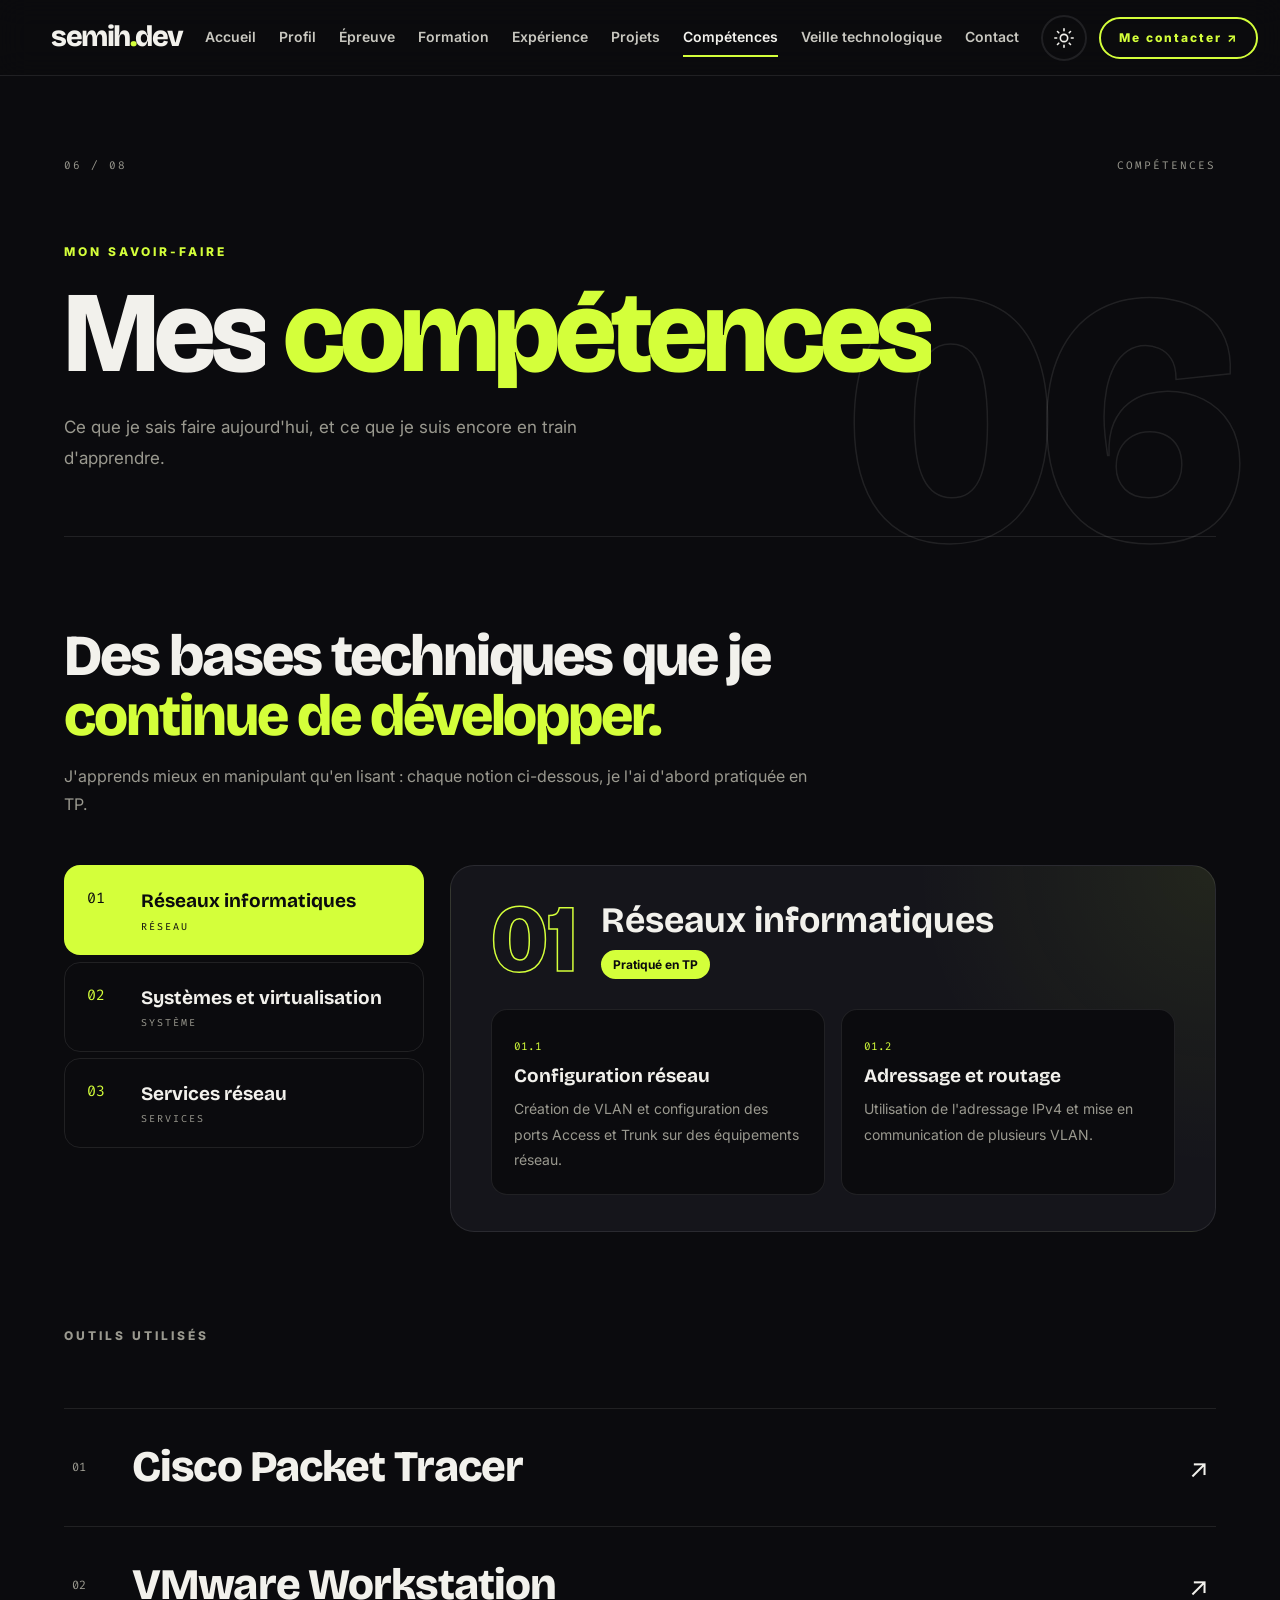
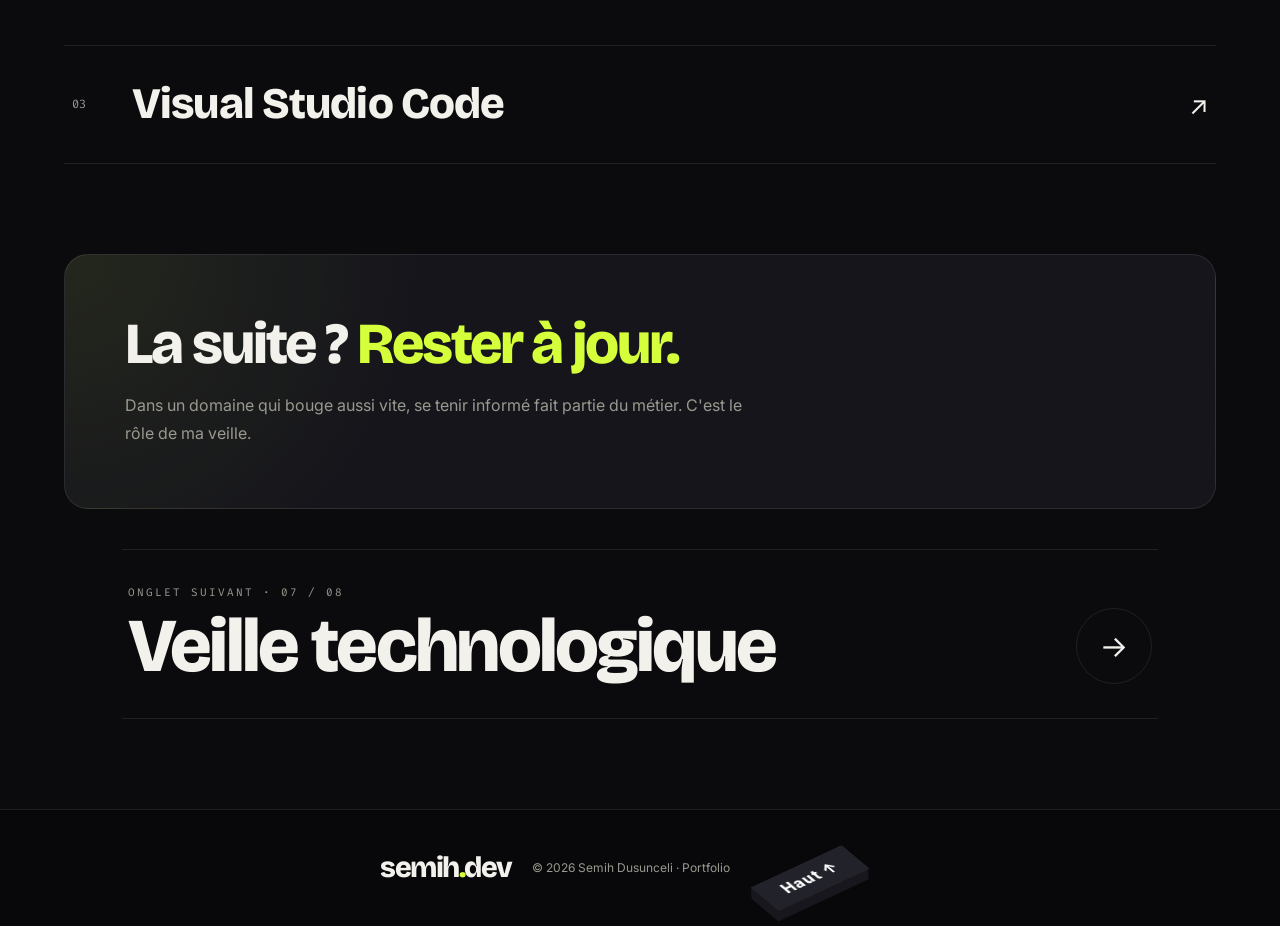
==== commit a38ca659: "Veille « Les failles des sites internet » + actualités, onglet Épreuve (trame + tableau E5), Orange " ====
--- a/competences.html
+++ b/competences.html
@@ -43,7 +43,7 @@
             <div class="nav-links">
                 <a href="index.html">Accueil</a>
                 <a href="profil.html">Profil</a>
-                <a href="epreuves.html">Démonstration des épreuves</a>
+                <a href="epreuves.html">Épreuve</a>
                 <a href="formation.html">Formation</a>
                 <a href="experience.html">Expérience</a>
                 <a href="projets.html">Projets</a>
--- a/onglets.css
+++ b/onglets.css
@@ -1712,3 +1712,979 @@
         filter: none;
     }
 }
+
+
+/* =====================================================
+   11. ÉPREUVE — DÉROULÉ DE L'ORAL
+===================================================== */
+
+.sr-only {
+    position: absolute;
+    width: 1px;
+    height: 1px;
+    overflow: hidden;
+    clip: rect(0 0 0 0);
+    white-space: nowrap;
+}
+
+.tr-track__bar {
+    position: relative;
+    height: 2px;
+    margin: 0 0 30px;
+    background: var(--border);
+}
+
+.tr-track__bar span {
+    position: absolute;
+    inset: 0;
+    background: var(--cyan);
+    transform: scaleX(0);
+    transform-origin: left;
+    transition: transform 1800ms var(--ease-out) 200ms;
+}
+
+.tr-track.visible .tr-track__bar span {
+    transform: scaleX(1);
+}
+
+.tr-track__bar b {
+    position: absolute;
+    right: 0;
+    top: -26px;
+    color: var(--cyan);
+    font-family: "Fira Code", monospace;
+    font-size: 11px;
+    font-weight: 500;
+    letter-spacing: 1px;
+}
+
+.tr-chaps {
+    display: grid;
+    grid-template-columns: repeat(4, 1fr);
+    gap: 16px;
+    list-style: none;
+}
+
+.tr-chap {
+    position: relative;
+    display: flex;
+    flex-direction: column;
+    gap: 14px;
+    padding: 26px;
+    border: 1px solid var(--border);
+    border-radius: 20px;
+    background: var(--card);
+    opacity: .3;
+    transform: translateY(16px);
+    transition:
+        opacity 600ms var(--ease-out),
+        transform 600ms var(--ease-out),
+        border-color var(--dur-base) ease;
+    transition-delay: calc(300ms + var(--c) * 350ms), calc(300ms + var(--c) * 350ms), 0ms;
+}
+
+.tr-track.visible .tr-chap {
+    opacity: 1;
+    transform: none;
+}
+
+/* Petite pastille sur la barre, au-dessus de chaque étape */
+.tr-chap::before {
+    content: "";
+    position: absolute;
+    top: -37px;
+    left: 26px;
+    width: 12px;
+    height: 12px;
+    border-radius: 50%;
+    background: var(--bg);
+    border: 2px solid var(--border);
+    transition: background 400ms ease, border-color 400ms ease;
+    transition-delay: calc(300ms + var(--c) * 350ms);
+}
+
+.tr-track.visible .tr-chap::before {
+    background: var(--cyan);
+    border-color: var(--cyan);
+}
+
+.tr-chap:hover {
+    border-color: rgb(var(--accent-rgb) / .45);
+}
+
+.tr-chap__head {
+    display: flex;
+    justify-content: space-between;
+    align-items: center;
+}
+
+.tr-chap__num {
+    color: var(--cyan);
+    font-family: "Fira Code", monospace;
+    font-size: 24px;
+    font-weight: 600;
+}
+
+.tr-chap__dur {
+    padding: 4px 10px;
+    border-radius: 999px;
+    background: var(--cyan);
+    color: var(--on-accent);
+    font-size: 11px;
+    font-weight: 700;
+}
+
+.tr-chap h3 {
+    color: var(--white);
+    font-size: 26px;
+    letter-spacing: -.02em;
+}
+
+.tr-chap ul {
+    display: grid;
+    align-content: start;
+    gap: 6px;
+    list-style: none;
+    flex: 1;
+}
+
+.tr-chap ul li {
+    position: relative;
+    padding-left: 16px;
+    color: var(--muted);
+    font-size: 14px;
+}
+
+.tr-chap ul li::before {
+    content: "";
+    position: absolute;
+    left: 0;
+    top: .7em;
+    width: 7px;
+    height: 2px;
+    background: var(--cyan);
+}
+
+.tr-chap__links {
+    display: flex;
+    flex-wrap: wrap;
+    gap: 8px;
+    padding-top: 14px;
+    border-top: 1px solid var(--border);
+}
+
+.tr-chap__links a {
+    padding: 6px 12px;
+    border: 1px solid var(--border);
+    border-radius: 999px;
+    color: var(--white);
+    font-size: 12px;
+    font-weight: 600;
+    transition: background var(--dur-fast) ease, color var(--dur-fast) ease, border-color var(--dur-fast) ease, transform var(--dur-fast) var(--ease-out);
+}
+
+.tr-chap__links a:hover {
+    background: var(--cyan);
+    border-color: var(--cyan);
+    color: var(--on-accent);
+    transform: translateY(-2px);
+}
+
+
+/* =====================================================
+   12. ÉPREUVE — TABLEAU DE SYNTHÈSE E5
+===================================================== */
+
+.ts-sheet {
+    overflow: hidden;
+    border: 1px solid var(--border);
+    border-radius: 24px;
+    background: var(--card);
+}
+
+.ts-id {
+    padding: 26px 30px;
+    border-bottom: 1px solid var(--border);
+}
+
+.ts-id__title {
+    display: flex;
+    flex-wrap: wrap;
+    justify-content: space-between;
+    gap: 10px;
+    margin-bottom: 20px;
+    color: var(--white);
+    font-family: var(--font-display);
+    font-size: 20px;
+}
+
+.ts-id__title span {
+    padding: 4px 12px;
+    border: 1px solid var(--cyan);
+    border-radius: 999px;
+    color: var(--cyan);
+    font-family: "Fira Code", monospace;
+    font-size: 12px;
+}
+
+.ts-id__grid {
+    display: grid;
+    grid-template-columns: repeat(4, 1fr);
+    gap: 16px 24px;
+}
+
+.ts-id__wide {
+    grid-column: 1 / -1;
+}
+
+.ts-id dt {
+    margin-bottom: 4px;
+    color: var(--muted);
+    font-family: "Fira Code", monospace;
+    font-size: 10px;
+    letter-spacing: 1.5px;
+    text-transform: uppercase;
+}
+
+.ts-id dd {
+    color: var(--white);
+    font-weight: 600;
+    word-break: break-word;
+}
+
+.ts-id dd a {
+    color: var(--cyan);
+}
+
+.ts-todo {
+    color: var(--muted) !important;
+    font-style: italic;
+    font-weight: 400 !important;
+}
+
+.ts-opt {
+    display: inline-block;
+    margin-right: 8px;
+    padding: 2px 10px;
+    border: 1px solid var(--border);
+    border-radius: 6px;
+    color: var(--muted);
+    font-size: 13px;
+}
+
+.ts-opt.is-on {
+    border-color: var(--cyan);
+    background: var(--cyan);
+    color: var(--on-accent);
+}
+
+.ts-scroll {
+    overflow-x: auto;
+    outline: none;
+}
+
+.ts-scroll:focus-visible {
+    box-shadow: inset 0 0 0 2px var(--cyan);
+}
+
+.ts-table {
+    width: 100%;
+    min-width: 980px;
+    border-collapse: collapse;
+    font-size: 14px;
+}
+
+.ts-table th,
+.ts-table td {
+    border-bottom: 1px solid var(--border);
+    text-align: left;
+    vertical-align: top;
+}
+
+.ts-table thead th {
+    position: relative;
+    padding: 16px 12px;
+    color: var(--white);
+    font-weight: 600;
+    vertical-align: bottom;
+    background: var(--bg-alt);
+}
+
+.ts-real-head {
+    width: 38%;
+    padding-left: 30px !important;
+}
+
+.ts-period-head {
+    width: 10%;
+}
+
+.ts-comp {
+    width: 8.6%;
+    text-align: center !important;
+    cursor: help;
+    transition: background var(--dur-fast) ease, color var(--dur-fast) ease;
+}
+
+.ts-comp__code {
+    display: block;
+    color: var(--cyan);
+    font-family: "Fira Code", monospace;
+    font-size: 12px;
+    transition: color var(--dur-fast) ease;
+}
+
+.ts-comp__name {
+    display: block;
+    margin-top: 4px;
+    color: var(--muted);
+    font-size: 11px;
+    font-weight: 500;
+    line-height: 1.3;
+    transition: color var(--dur-fast) ease;
+}
+
+.ts-group th {
+    padding: 12px 30px;
+    background: rgb(var(--accent-rgb) / .06);
+    color: var(--cyan);
+    font-family: "Fira Code", monospace;
+    font-size: 11px;
+    font-weight: 500;
+    letter-spacing: 1.5px;
+    text-transform: uppercase;
+}
+
+.ts-row {
+    transition: background var(--dur-fast) ease;
+}
+
+.ts-row:hover {
+    background: rgb(var(--accent-rgb) / .04);
+}
+
+.ts-real {
+    padding: 16px 12px 16px 30px;
+    color: var(--text);
+    font-weight: 400;
+    line-height: 1.55;
+}
+
+.ts-period {
+    padding: 16px 12px;
+    color: var(--muted);
+    font-family: "Fira Code", monospace;
+    font-size: 12px;
+    white-space: nowrap;
+}
+
+.ts-mark {
+    padding: 16px 12px;
+    text-align: center !important;
+    vertical-align: middle !important;
+    transition: background var(--dur-fast) ease;
+}
+
+.ts-empty {
+    display: inline-block;
+    width: 18px;
+    height: 18px;
+    border: 1px dashed var(--border);
+    border-radius: 5px;
+}
+
+.ts-check {
+    display: inline-grid;
+    place-items: center;
+    width: 24px;
+    height: 24px;
+    border-radius: 6px;
+    background: var(--cyan);
+    color: var(--on-accent);
+    font-weight: 800;
+}
+
+/* Colonne survolée (classe posée par script.js) */
+.ts-table .is-col {
+    background: rgb(var(--accent-rgb) / .08);
+}
+
+.ts-table thead .is-col {
+    background: var(--cyan);
+}
+
+.ts-table thead .is-col .ts-comp__code,
+.ts-table thead .is-col .ts-comp__name {
+    color: var(--on-accent);
+}
+
+/* Les lignes apparaissent l'une après l'autre */
+.ts-sheet .ts-row {
+    opacity: 0;
+    transform: translateX(-12px);
+}
+
+.ts-sheet.visible .ts-row {
+    opacity: 1;
+    transform: none;
+    transition: opacity 500ms var(--ease-out), transform 500ms var(--ease-out), background var(--dur-fast) ease;
+    transition-delay: calc(250ms + var(--r) * 70ms), calc(250ms + var(--r) * 70ms), 0ms;
+}
+
+.ts-note {
+    display: flex;
+    align-items: flex-start;
+    gap: 12px;
+    padding: 18px 30px;
+    color: var(--muted);
+    font-size: 13px;
+}
+
+.ts-legend {
+    display: grid;
+    grid-template-columns: repeat(2, 1fr);
+    gap: 10px;
+    margin-top: 26px;
+}
+
+.ts-legend .section-tag {
+    grid-column: 1 / -1;
+    margin-bottom: 4px;
+}
+
+.ts-legend__item {
+    border: 1px solid var(--border);
+    border-radius: 14px;
+    background: var(--card);
+    transition: border-color var(--dur-fast) ease;
+}
+
+.ts-legend__item[open],
+.ts-legend__item.is-col {
+    border-color: rgb(var(--accent-rgb) / .5);
+}
+
+.ts-legend__item summary {
+    display: flex;
+    align-items: center;
+    gap: 12px;
+    padding: 14px 18px;
+    color: var(--white);
+    font-weight: 600;
+    font-size: 14px;
+    cursor: pointer;
+    list-style: none;
+}
+
+.ts-legend__item summary::-webkit-details-marker {
+    display: none;
+}
+
+.ts-legend__item summary::after {
+    content: "+";
+    margin-left: auto;
+    color: var(--cyan);
+    font-size: 18px;
+    transition: transform var(--dur-base) var(--ease-out);
+}
+
+.ts-legend__item[open] summary::after {
+    transform: rotate(45deg);
+}
+
+.ts-legend__item ul {
+    display: grid;
+    gap: 6px;
+    padding: 0 18px 16px 52px;
+    color: var(--muted);
+    font-size: 13px;
+    animation: sk-in 400ms var(--ease-out) both;
+}
+
+@media (max-width: 1000px) {
+    .tr-chaps {
+        grid-template-columns: 1fr 1fr;
+    }
+
+    .tr-chap::before {
+        display: none;
+    }
+
+    .ts-id__grid,
+    .ts-legend {
+        grid-template-columns: 1fr 1fr;
+    }
+}
+
+@media (max-width: 600px) {
+    .tr-chaps,
+    .ts-id__grid,
+    .ts-legend {
+        grid-template-columns: 1fr;
+    }
+}
+
+@media (prefers-reduced-motion: reduce) {
+    .tr-chap,
+    .ts-sheet .ts-row {
+        opacity: 1;
+        transform: none;
+    }
+}
+
+
+/* =====================================================
+   13. PRÉSENTATION ENTREPRISE / ÉCOLE
+===================================================== */
+
+.org {
+    display: grid;
+    grid-template-columns: 1.1fr 1fr;
+    gap: 40px;
+    padding: clamp(28px, 4vw, 50px);
+    border: 1px solid var(--border);
+    border-radius: 26px;
+    background:
+        radial-gradient(700px circle at 0% 0%, rgb(var(--accent-rgb) / .08), transparent 60%),
+        var(--card);
+}
+
+.org__intro {
+    display: grid;
+    align-content: start;
+    gap: 14px;
+}
+
+.org__intro h2 {
+    color: var(--white);
+    font-size: clamp(44px, 6vw, 80px);
+    font-weight: 800;
+    line-height: .95;
+    letter-spacing: -.045em;
+}
+
+.org__intro h2 span {
+    color: var(--cyan);
+}
+
+.org__intro p {
+    max-width: 560px;
+    color: var(--muted);
+}
+
+.org__intro strong {
+    color: var(--white);
+}
+
+.org__link {
+    display: inline-flex;
+    align-items: center;
+    gap: 14px;
+    width: fit-content;
+    margin-top: 8px;
+    padding: 12px 20px;
+    border: 1px solid var(--cyan);
+    border-radius: 999px;
+    color: var(--cyan);
+    font-weight: 700;
+    position: relative;
+    overflow: hidden;
+    isolation: isolate;
+    transition: color var(--dur-base) ease;
+}
+
+.org__link::before {
+    content: "";
+    position: absolute;
+    inset: 0;
+    z-index: -1;
+    background: var(--cyan);
+    transform: translateY(101%);
+    transition: transform 450ms var(--ease-out);
+}
+
+.org__link:hover {
+    color: var(--on-accent);
+}
+
+.org__link:hover::before {
+    transform: none;
+}
+
+.org__link span:last-child {
+    transition: transform 450ms var(--ease-spring);
+}
+
+.org__link:hover span:last-child {
+    transform: translate(3px, -3px) rotate(10deg);
+}
+
+.org__stats {
+    display: grid;
+    grid-template-columns: 1fr 1fr;
+    gap: 1px;
+    list-style: none;
+    border: 1px solid var(--border);
+    border-radius: 18px;
+    overflow: hidden;
+    background: var(--border);
+    align-self: start;
+}
+
+.org__stats li {
+    display: grid;
+    gap: 6px;
+    padding: 24px;
+    background: var(--card);
+    transition: background var(--dur-base) ease;
+}
+
+.org__stats li:hover {
+    background: rgb(var(--accent-rgb) / .06);
+}
+
+.org__stats strong {
+    color: var(--cyan);
+    font-family: var(--font-display);
+    font-size: clamp(32px, 3.6vw, 48px);
+    font-weight: 800;
+    line-height: 1;
+    letter-spacing: -.03em;
+    font-variant-numeric: tabular-nums;
+}
+
+.org__stats span {
+    color: var(--muted);
+    font-size: 13px;
+}
+
+.org__source {
+    grid-column: 1 / -1;
+    color: var(--muted);
+    font-family: "Fira Code", monospace;
+    font-size: 11px;
+}
+
+.org__facts {
+    display: grid;
+    grid-template-columns: 1fr 1fr;
+    gap: 12px;
+    align-self: start;
+}
+
+.org__fact {
+    display: grid;
+    gap: 6px;
+    padding: 20px;
+    border: 1px solid var(--border);
+    border-radius: 16px;
+    background: var(--bg);
+    transition: border-color var(--dur-base) ease, transform var(--dur-base) var(--ease-out);
+}
+
+.org__fact:hover {
+    border-color: rgb(var(--accent-rgb) / .45);
+    transform: translateY(-3px);
+}
+
+.org__fact--wide {
+    grid-column: 1 / -1;
+}
+
+.org__fact > span {
+    color: var(--muted);
+    font-family: "Fira Code", monospace;
+    font-size: 10px;
+    letter-spacing: 2px;
+    text-transform: uppercase;
+}
+
+.org__fact strong {
+    color: var(--white);
+    font-size: 17px;
+}
+
+
+/* =====================================================
+   14. EXPÉRIENCE — LIGNES QUI S'OUVRENT (ACCORDÉON)
+===================================================== */
+
+.acc {
+    border-top: 1px solid var(--border);
+}
+
+.acc-item {
+    border-bottom: 1px solid var(--border);
+}
+
+.acc-item__head {
+    margin: 0;
+    font: inherit;
+}
+
+.acc-item__btn {
+    position: relative;
+    width: 100%;
+    display: grid;
+    grid-template-columns: 70px minmax(0, 1.3fr) minmax(0, 1fr) auto 44px;
+    align-items: center;
+    gap: 20px;
+    padding: 30px 10px;
+    overflow: hidden;
+    isolation: isolate;
+    border: 0;
+    background: transparent;
+    color: var(--white);
+    text-align: left;
+    cursor: pointer;
+}
+
+/* Fond d'accent qui balaie la ligne au survol */
+.acc-item__btn::before {
+    content: "";
+    position: absolute;
+    inset: 0;
+    z-index: -1;
+    background: rgb(var(--accent-rgb) / .07);
+    transform: scaleX(0);
+    transform-origin: left;
+    transition: transform 500ms var(--ease-out);
+}
+
+.acc-item__btn:hover::before,
+.acc-item__btn:focus-visible::before {
+    transform: scaleX(1);
+}
+
+.acc-item__btn:focus-visible {
+    outline: 2px solid var(--cyan);
+    outline-offset: -2px;
+}
+
+.acc-item__num {
+    color: var(--cyan);
+    font-family: "Fira Code", monospace;
+    font-size: 14px;
+}
+
+.acc-item__title {
+    font-family: var(--font-display);
+    font-size: clamp(26px, 3.4vw, 46px);
+    font-weight: 800;
+    line-height: 1;
+    letter-spacing: -.03em;
+    transition: transform 500ms var(--ease-out), color var(--dur-base) ease;
+}
+
+.acc-item__btn:hover .acc-item__title {
+    transform: translateX(10px);
+}
+
+.acc-item.is-open .acc-item__title {
+    color: var(--cyan);
+}
+
+.acc-item__org {
+    color: var(--text);
+    font-weight: 600;
+}
+
+.acc-item__period {
+    color: var(--muted);
+    font-family: "Fira Code", monospace;
+    font-size: 11px;
+    letter-spacing: 1px;
+    text-align: right;
+}
+
+/* Le « + » devient un « − » en tournant */
+.acc-item__plus {
+    position: relative;
+    width: 44px;
+    height: 44px;
+    border: 1px solid var(--border);
+    border-radius: 50%;
+    transition: background var(--dur-base) ease, border-color var(--dur-base) ease, transform 500ms var(--ease-spring);
+}
+
+.acc-item__plus::before,
+.acc-item__plus::after {
+    content: "";
+    position: absolute;
+    top: 50%;
+    left: 50%;
+    width: 14px;
+    height: 2px;
+    margin: -1px 0 0 -7px;
+    background: var(--white);
+    transition: transform 400ms var(--ease-out), background var(--dur-base) ease;
+}
+
+.acc-item__plus::after {
+    transform: rotate(90deg);
+}
+
+.acc-item.is-open .acc-item__plus {
+    background: var(--cyan);
+    border-color: var(--cyan);
+    transform: rotate(180deg);
+}
+
+.acc-item.is-open .acc-item__plus::before,
+.acc-item.is-open .acc-item__plus::after {
+    background: var(--on-accent);
+}
+
+.acc-item.is-open .acc-item__plus::after {
+    transform: rotate(0deg);
+}
+
+/* Ouverture en douceur (hauteur animée via grid-template-rows) */
+.acc-item__panel {
+    display: grid;
+    grid-template-rows: 0fr;
+    transition: grid-template-rows 650ms var(--ease-out);
+}
+
+.acc-item.is-open .acc-item__panel {
+    grid-template-rows: 1fr;
+}
+
+.acc-item__inner {
+    min-height: 0;
+    overflow: hidden;
+    display: grid;
+    grid-template-columns: minmax(200px, .7fr) 1.6fr;
+    gap: 34px;
+}
+
+.acc-item__media,
+.acc-item__body {
+    opacity: 0;
+    transform: translateY(16px);
+    transition: opacity 350ms ease, transform 350ms ease;
+}
+
+.acc-item.is-open .acc-item__media,
+.acc-item.is-open .acc-item__body {
+    opacity: 1;
+    transform: none;
+    transition: opacity 600ms var(--ease-out) 200ms, transform 700ms var(--ease-out) 200ms;
+}
+
+.acc-item.is-open .acc-item__body {
+    transition-delay: 300ms;
+}
+
+.acc-item__media {
+    margin: 0 0 34px 80px;
+    display: grid;
+    place-items: center;
+    min-height: 200px;
+    padding: 20px;
+    border-radius: 18px;
+    background: var(--bg-alt);
+    overflow: hidden;
+    clip-path: inset(0 0 100% 0 round 18px);
+}
+
+.acc-item.is-open .acc-item__media {
+    clip-path: inset(0 0 0 0 round 18px);
+    transition: opacity 600ms var(--ease-out) 200ms, transform 700ms var(--ease-out) 200ms, clip-path 900ms var(--ease-out) 150ms;
+}
+
+.acc-item__media img {
+    width: 100%;
+    max-height: 240px;
+    object-fit: contain;
+    border-radius: 12px;
+}
+
+.acc-item__icon {
+    display: grid;
+    place-items: center;
+    width: 110px;
+    height: 110px;
+    border-radius: 50%;
+    background: rgb(var(--accent-rgb) / .12);
+    color: var(--cyan);
+}
+
+.acc-item__icon .ui-icon {
+    width: 48px;
+    height: 48px;
+    stroke-width: 1.5;
+}
+
+.acc-item__body {
+    display: grid;
+    align-content: start;
+    gap: 14px;
+    padding-bottom: 34px;
+}
+
+.acc-item__body > p {
+    max-width: 680px;
+    color: var(--muted);
+}
+
+.acc-item__cols {
+    display: grid;
+    grid-template-columns: 1.3fr 1fr;
+    gap: 28px;
+    padding-top: 18px;
+    border-top: 1px solid var(--border);
+}
+
+.acc-item__cols h4 {
+    margin-bottom: 12px;
+    color: var(--white);
+    font-size: 14px;
+}
+
+.acc-item__cols .pg-list li {
+    font-size: 14px;
+}
+
+@media (max-width: 1000px) {
+    .org,
+    .acc-item__inner,
+    .acc-item__cols {
+        grid-template-columns: 1fr;
+    }
+
+    .acc-item__btn {
+        grid-template-columns: 44px 1fr 44px;
+        gap: 6px 14px;
+    }
+
+    .acc-item__org,
+    .acc-item__period {
+        grid-column: 2;
+        text-align: left;
+    }
+
+    .acc-item__plus {
+        grid-column: 3;
+        grid-row: 1 / span 3;
+    }
+
+    .acc-item__media {
+        margin: 0;
+    }
+}
+
+@media (max-width: 600px) {
+    .org__stats,
+    .org__facts {
+        grid-template-columns: 1fr;
+    }
+}
+
+@media (prefers-reduced-motion: reduce) {
+    .acc-item__panel,
+    .acc-item__media,
+    .acc-item__body {
+        transition: none !important;
+    }
+}
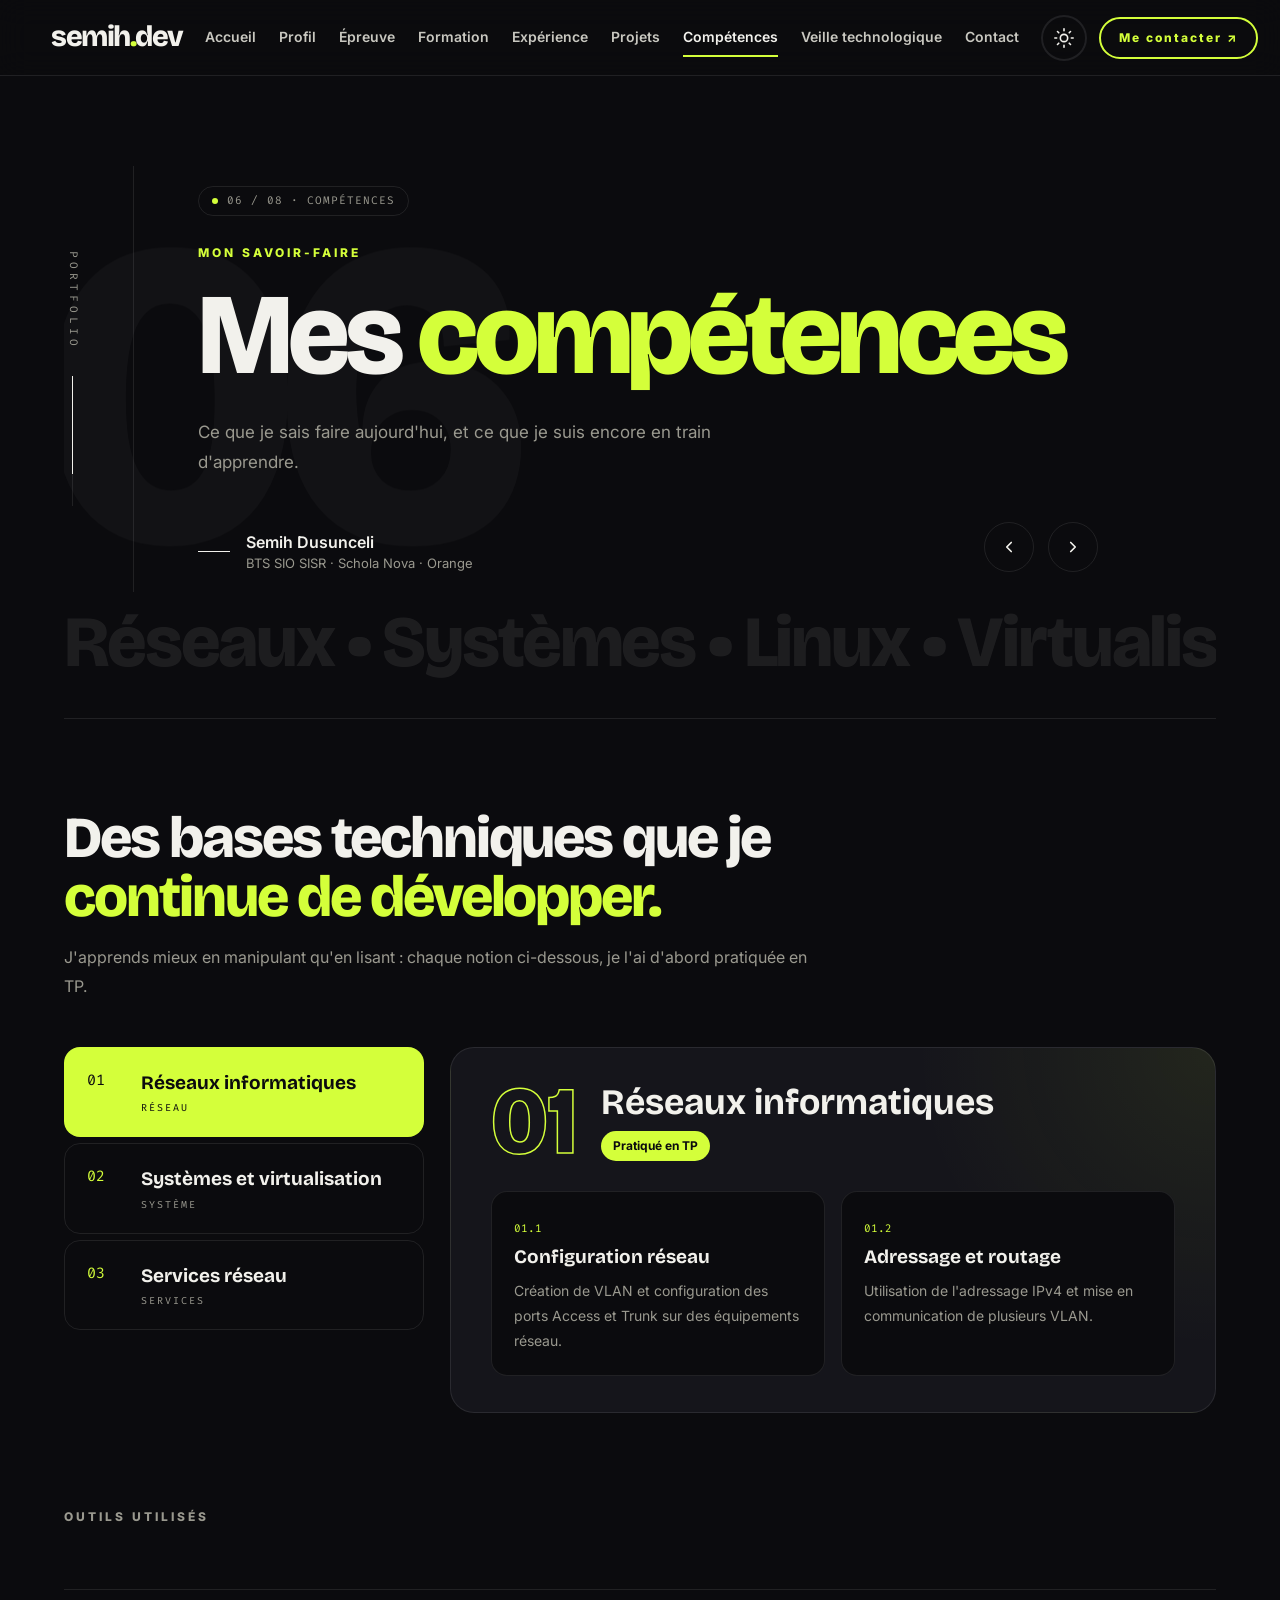
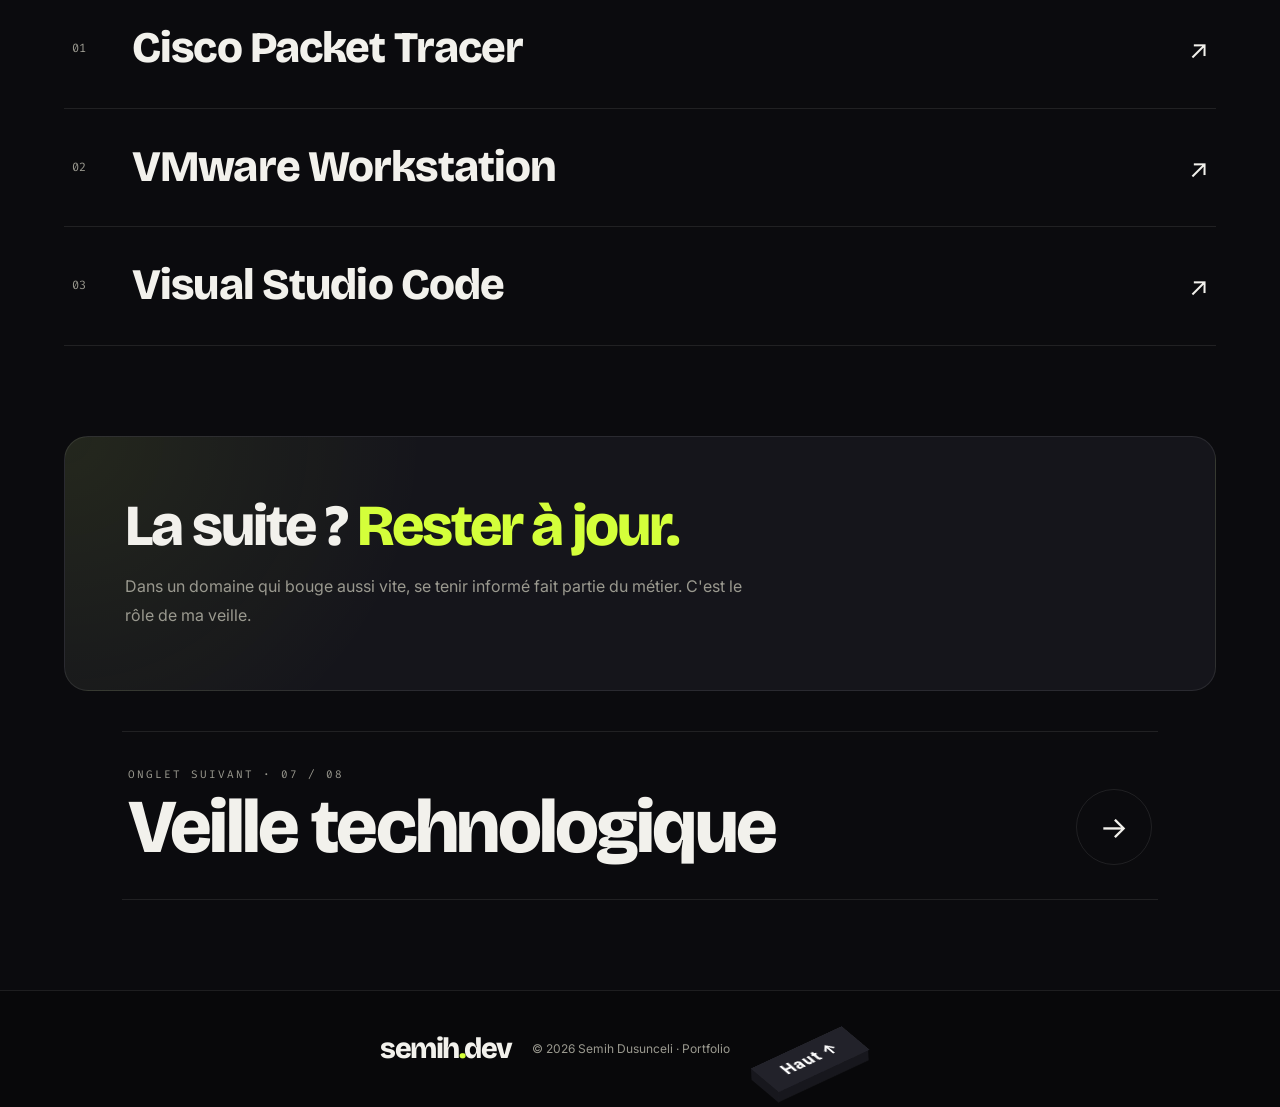
==== commit adb05b0b: "Dossiers en verre pour les documents des projets + en-tête animé style Testimonial sur chaque onglet" ====
--- a/competences.html
+++ b/competences.html
@@ -78,15 +78,32 @@
     <main class="pg-main">
 
         <!-- EN-TÊTE DE L'ONGLET -->
-        <section class="pg-hero">
-            <div class="pg-hero__meta">
-                <span>06 / 08</span>
-                <span>COMPÉTENCES</span>
-            </div>
-            <p class="section-tag">Mon savoir-faire</p>
-            <h1 class="pg-hero__title">Mes <span>compétences</span></h1>
-            <p class="pg-hero__lead">Ce que je sais faire aujourd'hui, et ce que je suis encore en train d'apprendre.</p>
-            <span class="pg-hero__index" aria-hidden="true">06</span>
+        <section class="pg-hero" data-hero style="--progress: 0.750">
+            <div class="pg-hero__rail" aria-hidden="true">
+                <span class="pg-hero__vlabel">Portfolio</span>
+                <span class="pg-hero__progress"><i></i></span>
+            </div>
+            <div class="pg-hero__body">
+                <span class="pg-hero__badge"><i aria-hidden="true"></i>06 / 08 · COMPÉTENCES</span>
+                <p class="section-tag">Mon savoir-faire</p>
+                <h1 class="pg-hero__title">Mes <span>compétences</span></h1>
+                <p class="pg-hero__lead">Ce que je sais faire aujourd'hui, et ce que je suis encore en train d'apprendre.</p>
+                <div class="pg-hero__foot">
+                    <div class="pg-hero__author">
+                        <span class="pg-hero__line" aria-hidden="true"></span>
+                        <div>
+                            <p>Semih Dusunceli</p>
+                            <p>BTS SIO SISR · Schola Nova · Orange</p>
+                        </div>
+                    </div>
+                    <nav class="pg-hero__nav" aria-label="Changer d'onglet">
+                        <a class="pg-hero__arrow pg-hero__arrow--prev" href="projets.html" aria-label="Onglet précédent : Projets" title="Projets"><svg viewBox="0 0 16 16" fill="none" aria-hidden="true"><path d="M10 12L6 8L10 4" stroke="currentColor" stroke-width="1.5" stroke-linecap="round" stroke-linejoin="round"/></svg></a>
+                        <a class="pg-hero__arrow pg-hero__arrow--next" href="veille.html" aria-label="Onglet suivant : Veille technologique" title="Veille technologique"><svg viewBox="0 0 16 16" fill="none" aria-hidden="true"><path d="M6 4L10 8L6 12" stroke="currentColor" stroke-width="1.5" stroke-linecap="round" stroke-linejoin="round"/></svg></a>
+                    </nav>
+                </div>
+            </div>
+            <span class="pg-hero__index" aria-hidden="true"><span>06</span></span>
+            <div class="pg-hero__ticker" aria-hidden="true"><div><span>Réseaux • Systèmes • Linux • Virtualisation • </span><span>Réseaux • Systèmes • Linux • Virtualisation • </span><span>Réseaux • Systèmes • Linux • Virtualisation • </span><span>Réseaux • Systèmes • Linux • Virtualisation • </span><span>Réseaux • Systèmes • Linux • Virtualisation • </span><span>Réseaux • Systèmes • Linux • Virtualisation • </span></div></div>
         </section>
 
         <section class="pg-section">
--- a/onglets.css
+++ b/onglets.css
@@ -11,84 +11,7 @@
 }
 
 
-/* =====================================================
-   1. EN-TÊTE COMMUN
-===================================================== */
-
-.pg-hero {
-    position: relative;
-    padding: clamp(50px, 9vh, 100px) 0 clamp(40px, 7vh, 80px);
-    border-bottom: 1px solid var(--border);
-}
-
-.pg-hero__meta {
-    display: flex;
-    justify-content: space-between;
-    gap: 20px;
-    margin-bottom: clamp(36px, 7vh, 70px);
-    color: var(--muted);
-    font-family: "Fira Code", monospace;
-    font-size: 11px;
-    letter-spacing: 2px;
-    animation: pg-fade 700ms var(--ease-out) both;
-}
-
-.pg-hero .section-tag {
-    margin-bottom: 18px;
-}
-
-.pg-hero__title {
-    position: relative;
-    z-index: 1;
-    max-width: 14ch;
-    margin-bottom: 26px;
-    color: var(--white);
-    font-size: clamp(52px, 9vw, 128px);
-    font-weight: 800;
-    line-height: .92;
-    letter-spacing: -.045em;
-}
-
-.pg-hero__title span,
-.pg-hero__title .split-word > span > span {
-    color: var(--cyan);
-}
-
-.pg-hero__title .split-word,
-.pg-hero__title .split-word > span {
-    color: var(--white);
-}
-
-.pg-hero__lead {
-    position: relative;
-    z-index: 1;
-    max-width: 560px;
-    color: var(--muted);
-    font-size: 17px;
-    animation: pg-rise 800ms var(--ease-out) 450ms both;
-}
-
-/* Grand numéro en contour, qui glisse doucement au défilement (script.js) */
-.pg-hero__index {
-    position: absolute;
-    right: -1%;
-    bottom: -.18em;
-    z-index: 0;
-    color: transparent;
-    -webkit-text-stroke: 1.5px var(--border);
-    font-family: var(--font-display);
-    font-size: clamp(160px, 28vw, 380px);
-    font-weight: 800;
-    line-height: 1;
-    letter-spacing: -.06em;
-    pointer-events: none;
-    transform: translateY(var(--parallax, 0px));
-    animation: pg-index-in 1200ms var(--ease-out) 150ms both;
-}
-
-@keyframes pg-fade { from { opacity: 0; } }
-@keyframes pg-rise { from { opacity: 0; transform: translateY(18px); } }
-@keyframes pg-index-in { from { opacity: 0; transform: translateY(60px); } }
+/* L'en-tête des onglets (.pg-hero) est dans motion.css : il sert à toutes les pages. */
 
 
 /* =====================================================
@@ -2688,3 +2611,56 @@
         transition: none !important;
     }
 }
+
+
+/* =====================================================
+   15. PROJETS — BUREAU AUX DOSSIERS EN VERRE
+===================================================== */
+
+.pj-desk {
+    position: relative;
+    display: flex;
+    flex-wrap: wrap;
+    justify-content: center;
+    align-items: flex-end;
+    gap: 40px 56px;
+    padding: 50px 20px 60px;
+    border: 1px solid var(--border);
+    border-radius: 28px;
+    overflow: hidden;
+    isolation: isolate;
+    background: var(--bg-alt);
+}
+
+/* Bureau pointillé, comme sur le modèle */
+.pj-desk::before {
+    content: "";
+    position: absolute;
+    inset: 0;
+    z-index: -1;
+    background-image: radial-gradient(var(--muted) 1.1px, transparent 1.4px);
+    background-size: 22px 22px;
+    opacity: .16;
+    pointer-events: none;
+}
+
+.pj-folder {
+    display: flex;
+    justify-content: center;
+}
+
+.pj-desk__hint {
+    margin-top: 18px;
+    color: var(--muted);
+    font-family: "Fira Code", monospace;
+    font-size: 11px;
+    letter-spacing: 2px;
+    text-align: center;
+    text-transform: uppercase;
+}
+
+/* Le libellé du dossier reprend la police des titres du site */
+.pj-folder .gf-title {
+    font-family: var(--font-display);
+    font-weight: 700;
+}
--- a/motion.css
+++ b/motion.css
@@ -630,3 +630,354 @@
 .summary-card > .icon-box {
     display: grid;
 }
+
+
+/* =====================================================
+   11. EN-TÊTE DES ONGLETS (style « Testimonial »)
+   Rail vertical + progression dans le portfolio, badge,
+   titre dont les mots basculent, auteur + flèches,
+   numéro géant qui suit la souris, bandeau défilant.
+   Fonctionne dans les deux thèmes (couleurs en variables).
+===================================================== */
+
+.pg-hero {
+    position: relative;
+    display: grid;
+    grid-template-columns: auto 1fr;
+    gap: 0 clamp(28px, 5vw, 64px);
+    padding: clamp(56px, 10vh, 110px) 0 clamp(90px, 14vh, 140px);
+    overflow: hidden;
+    isolation: isolate;
+    border-bottom: 1px solid var(--border);
+}
+
+/* Rail : libellé vertical + ligne de progression */
+.pg-hero__rail {
+    display: flex;
+    flex-direction: column;
+    align-items: center;
+    justify-content: center;
+    gap: 26px;
+    padding-right: clamp(20px, 4vw, 56px);
+    border-right: 1px solid var(--border);
+}
+
+.pg-hero__vlabel {
+    writing-mode: vertical-rl;
+    color: var(--muted);
+    font-family: "Fira Code", monospace;
+    font-size: 11px;
+    letter-spacing: 4px;
+    text-transform: uppercase;
+    animation: pg-fade 800ms var(--ease-out) 300ms both;
+}
+
+.pg-hero__progress {
+    position: relative;
+    width: 1px;
+    height: 130px;
+    background: var(--border);
+}
+
+.pg-hero__progress i {
+    position: absolute;
+    inset: 0 0 auto 0;
+    height: calc(var(--progress, 0) * 100%);
+    background: var(--white);
+    animation: pg-grow 900ms var(--ease-out) 400ms both;
+}
+
+.pg-hero__body {
+    position: relative;
+    z-index: 1;
+    padding: 20px 0;
+}
+
+/* Badge avec point d'accent */
+.pg-hero__badge {
+    display: flex;
+    width: fit-content;
+    align-items: center;
+    gap: 9px;
+    margin-bottom: 26px;
+    padding: 5px 13px;
+    border: 1px solid var(--border);
+    border-radius: 999px;
+    color: var(--muted);
+    font-family: "Fira Code", monospace;
+    font-size: 11px;
+    letter-spacing: 1px;
+    animation: pg-slide 500ms var(--ease-out) 100ms both;
+}
+
+.pg-hero__badge i {
+    width: 6px;
+    height: 6px;
+    border-radius: 50%;
+    background: var(--cyan);
+}
+
+.pg-hero .section-tag {
+    display: block;
+    margin-bottom: 18px;
+}
+
+.pg-hero__title {
+    max-width: 14ch;
+    margin-bottom: 26px;
+    color: var(--white);
+    font-size: clamp(52px, 9vw, 128px);
+    font-weight: 800;
+    line-height: .95;
+    letter-spacing: -.045em;
+    perspective: 700px;
+}
+
+.pg-hero__title span,
+.pg-hero__title .split-word > span > span {
+    color: var(--cyan);
+}
+
+.pg-hero__title .split-word,
+.pg-hero__title .split-word > span {
+    color: var(--white);
+}
+
+/* Les mots basculent vers l'avant, un par un */
+.pg-hero__title .split-word {
+    overflow: visible;
+}
+
+.pg-hero__title .split-word > span {
+    transform-origin: 50% 100%;
+    animation: word-flip 750ms cubic-bezier(.22, 1, .36, 1) both;
+    animation-delay: calc(150ms + var(--w) * 70ms);
+}
+
+.pg-hero__lead {
+    max-width: 560px;
+    color: var(--muted);
+    font-size: 17px;
+    animation: pg-rise 800ms var(--ease-out) 450ms both;
+}
+
+/* Auteur + flèches précédent / suivant */
+.pg-hero__foot {
+    display: flex;
+    align-items: flex-end;
+    justify-content: space-between;
+    gap: 24px;
+    margin-top: 44px;
+    max-width: 900px;
+}
+
+.pg-hero__author {
+    display: flex;
+    align-items: center;
+    gap: 16px;
+    animation: pg-rise 600ms var(--ease-out) 650ms both;
+}
+
+.pg-hero__line {
+    width: 32px;
+    height: 1px;
+    background: var(--white);
+    transform-origin: left;
+    animation: pg-line 700ms var(--ease-out) 800ms both;
+}
+
+.pg-hero__author p:first-child {
+    color: var(--white);
+    font-weight: 600;
+    line-height: 1.4;
+}
+
+.pg-hero__author p:last-child {
+    color: var(--muted);
+    font-size: 13px;
+    line-height: 1.4;
+}
+
+.pg-hero__nav {
+    display: flex;
+    gap: 14px;
+}
+
+.pg-hero__arrow {
+    position: relative;
+    display: grid;
+    place-items: center;
+    width: 50px;
+    height: 50px;
+    overflow: hidden;
+    isolation: isolate;
+    border: 1px solid var(--border);
+    border-radius: 50%;
+    color: var(--white);
+    transition: transform var(--dur-press) ease, border-color var(--dur-base) ease, color var(--dur-base) ease;
+}
+
+/* Le fond glisse depuis le côté de la flèche */
+.pg-hero__arrow::before {
+    content: "";
+    position: absolute;
+    inset: 0;
+    z-index: -1;
+    background: var(--white);
+    transition: transform 300ms cubic-bezier(.22, 1, .36, 1);
+}
+
+.pg-hero__arrow--prev::before { transform: translateX(-101%); }
+.pg-hero__arrow--next::before { transform: translateX(101%); }
+
+.pg-hero__arrow:hover::before,
+.pg-hero__arrow:focus-visible::before {
+    transform: none;
+}
+
+.pg-hero__arrow:hover,
+.pg-hero__arrow:focus-visible {
+    color: var(--bg);
+    border-color: var(--white);
+}
+
+.pg-hero__arrow:active {
+    transform: scale(.95);
+}
+
+.pg-hero__arrow svg {
+    width: 18px;
+    height: 18px;
+}
+
+/* Numéro géant : apparaît dans un flou, suit la souris en douceur */
+.pg-hero__index {
+    position: absolute;
+    left: -2%;
+    top: 50%;
+    z-index: -1;
+    color: var(--white);
+    opacity: .035;
+    font-family: var(--font-display);
+    font-size: clamp(220px, 34vw, 460px);
+    font-weight: 800;
+    line-height: 1;
+    letter-spacing: -.06em;
+    pointer-events: none;
+    user-select: none;
+    transform: translate(var(--ix, 0px), calc(-50% + var(--iy, 0px) + var(--parallax, 0px)));
+}
+
+.pg-hero__index > span {
+    display: block;
+    animation: index-in 900ms cubic-bezier(.22, 1, .36, 1) both;
+}
+
+/* Bandeau : mots-clés qui défilent en fond */
+.pg-hero__ticker {
+    position: absolute;
+    left: 0;
+    right: 0;
+    bottom: 18px;
+    z-index: -1;
+    overflow: hidden;
+    opacity: .08;
+    pointer-events: none;
+}
+
+.pg-hero__ticker > div {
+    display: flex;
+    width: max-content;
+    white-space: nowrap;
+    animation: hero-ticker 40s linear infinite;
+}
+
+.pg-hero__ticker span {
+    padding-right: .4em;
+    color: var(--white);
+    font-family: var(--font-display);
+    font-size: clamp(40px, 6vw, 72px);
+    font-weight: 800;
+    letter-spacing: -.03em;
+}
+
+@keyframes word-flip {
+    from { opacity: 0; transform: translateY(20px) rotateX(90deg); }
+    to   { opacity: 1; transform: none; }
+}
+
+@keyframes index-in {
+    from { opacity: 0; transform: scale(.8); filter: blur(10px); }
+    to   { opacity: 1; transform: none; filter: blur(0); }
+}
+
+@keyframes pg-fade { from { opacity: 0; } }
+@keyframes pg-rise { from { opacity: 0; transform: translateY(18px); } }
+@keyframes pg-slide { from { opacity: 0; transform: translateX(-20px); } }
+@keyframes pg-grow { from { height: 0; } }
+@keyframes pg-line { from { transform: scaleX(0); } }
+@keyframes hero-ticker { to { transform: translateX(-50%); } }
+
+/* Page veille : mêmes éléments, en vert terminal */
+.pg-hero--veille {
+    position: relative;
+    overflow: hidden;
+    isolation: isolate;
+}
+
+.pg-hero--veille .pg-hero__index {
+    left: auto;
+    right: -2%;
+    color: #00ff66;
+    opacity: .05;
+}
+
+.pg-hero--veille .pg-hero__ticker span {
+    color: #00ff66;
+}
+
+.pg-hero--veille .pg-hero__foot {
+    margin-top: 34px;
+}
+
+.pg-hero--veille .pg-hero__arrow::before,
+.pg-hero--veille .pg-hero__line {
+    background: #00ff66;
+}
+
+.pg-hero--veille .pg-hero__arrow:hover,
+.pg-hero--veille .pg-hero__arrow:focus-visible {
+    color: #050807;
+    border-color: #00ff66;
+}
+
+@media (max-width: 760px) {
+    .pg-hero {
+        grid-template-columns: 1fr;
+    }
+
+    .pg-hero__rail {
+        display: none;
+    }
+
+    .pg-hero__foot {
+        flex-wrap: wrap;
+    }
+}
+
+@media (prefers-reduced-motion: reduce) {
+    .pg-hero__title .split-word > span,
+    .pg-hero__index > span,
+    .pg-hero__badge,
+    .pg-hero__author,
+    .pg-hero__line,
+    .pg-hero__lead,
+    .pg-hero__vlabel,
+    .pg-hero__progress i {
+        animation: none;
+    }
+
+    .pg-hero__ticker > div {
+        animation: none;
+    }
+}
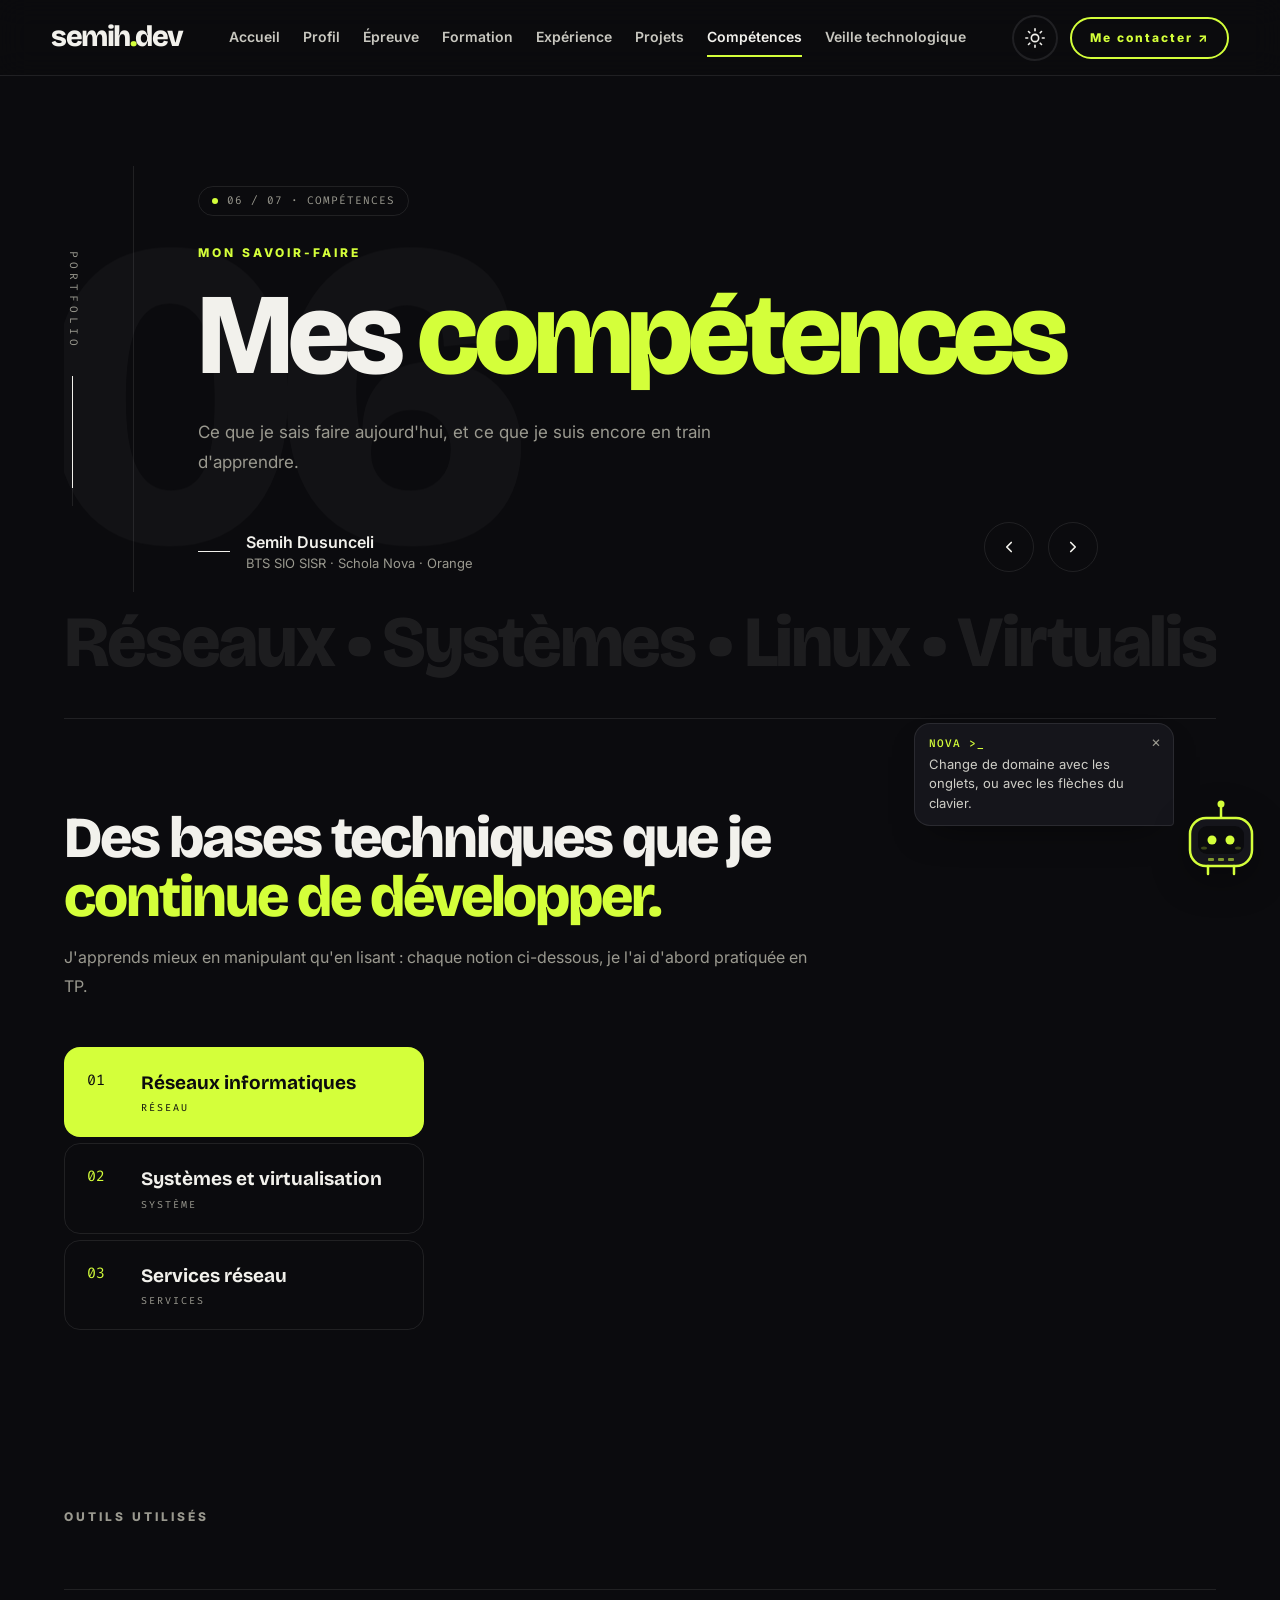
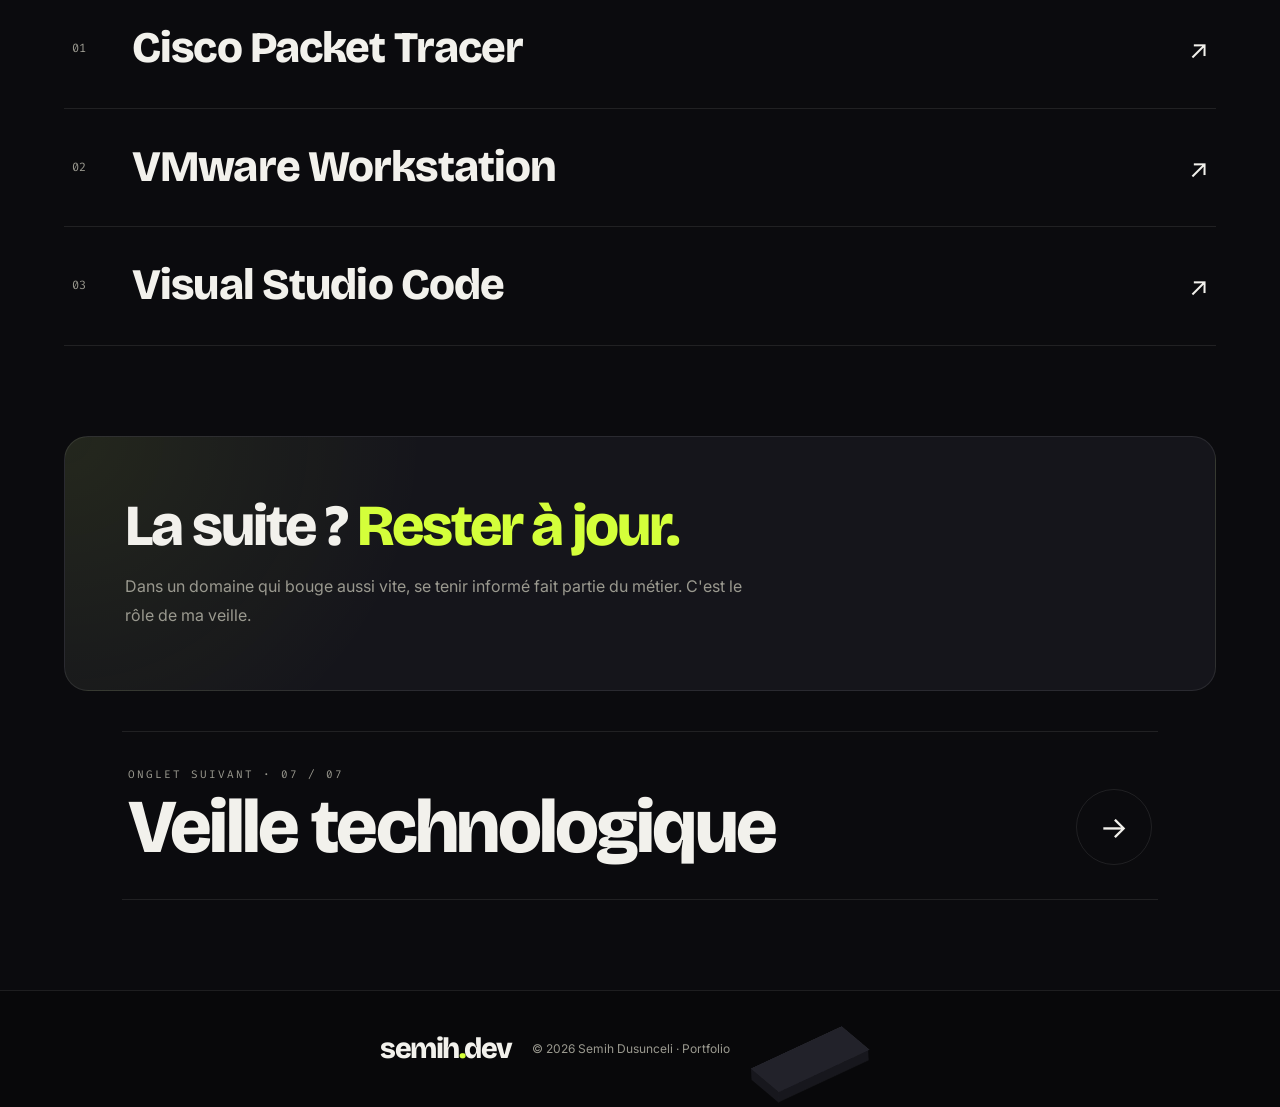
==== commit 02c93f1a: "Menu : l'onglet Contact est retiré, le bouton « Me contacter » suffit (lien gardé dans le menu mobil" ====
--- a/competences.html
+++ b/competences.html
@@ -49,7 +49,7 @@
                 <a href="projets.html">Projets</a>
                 <a href="competences.html" class="active" aria-current="page">Compétences</a>
                 <a href="veille.html">Veille technologique</a>
-                <a href="contact.html">Contact</a>
+                <a href="contact.html" class="nav-mobile-only">Contact</a>
             </div>
 
             <div class="nav-actions">
@@ -78,13 +78,13 @@
     <main class="pg-main">
 
         <!-- EN-TÊTE DE L'ONGLET -->
-        <section class="pg-hero" data-hero style="--progress: 0.750">
+        <section class="pg-hero" data-hero style="--progress: 0.857">
             <div class="pg-hero__rail" aria-hidden="true">
                 <span class="pg-hero__vlabel">Portfolio</span>
                 <span class="pg-hero__progress"><i></i></span>
             </div>
             <div class="pg-hero__body">
-                <span class="pg-hero__badge"><i aria-hidden="true"></i>06 / 08 · COMPÉTENCES</span>
+                <span class="pg-hero__badge"><i aria-hidden="true"></i>06 / 07 · COMPÉTENCES</span>
                 <p class="section-tag">Mon savoir-faire</p>
                 <h1 class="pg-hero__title">Mes <span>compétences</span></h1>
                 <p class="pg-hero__lead">Ce que je sais faire aujourd'hui, et ce que je suis encore en train d'apprendre.</p>
@@ -219,7 +219,7 @@
         <!-- ONGLET SUIVANT -->
         <nav class="next-step reveal" aria-label="Onglet suivant">
             <a href="veille.html" class="next-step__link">
-                <span class="next-step__label">Onglet suivant · 07 / 08</span>
+                <span class="next-step__label">Onglet suivant · 07 / 07</span>
                 <span class="next-step__title">Veille technologique</span>
                 <span class="next-step__arrow" aria-hidden="true">→</span>
             </a>
--- a/commun.css
+++ b/commun.css
@@ -582,3 +582,16 @@
         font-size: 24px;
     }
 }
+
+
+/* L'onglet Contact n'est plus dans le menu (le bouton « Me contacter » suffit),
+   sauf dans le menu mobile où ce bouton est masqué. */
+.nav-links a.nav-mobile-only {
+    display: none;
+}
+
+@media (max-width: 560px) {
+    .nav-links a.nav-mobile-only {
+        display: block;
+    }
+}
--- a/onglets.css
+++ b/onglets.css
@@ -2619,12 +2619,10 @@
 
 .pj-desk {
     position: relative;
-    display: flex;
-    flex-wrap: wrap;
-    justify-content: center;
-    align-items: flex-end;
-    gap: 40px 56px;
-    padding: 50px 20px 60px;
+    display: grid;
+    grid-template-columns: repeat(3, minmax(0, 1fr));
+    gap: 40px 32px;
+    padding: 50px 32px 46px;
     border: 1px solid var(--border);
     border-radius: 28px;
     overflow: hidden;
@@ -2632,7 +2630,54 @@
     background: var(--bg-alt);
 }
 
-/* Bureau pointillé, comme sur le modèle */
+/* Un projet = son dossier + sa présentation */
+.pj-item {
+    display: flex;
+    flex-direction: column;
+    align-items: center;
+    gap: 26px;
+}
+
+.pj-item__cap {
+    display: grid;
+    gap: 10px;
+    justify-items: start;
+    width: 100%;
+    max-width: 340px;
+    padding-top: 18px;
+    border-top: 1px solid var(--border);
+}
+
+.pj-item__kicker {
+    color: var(--cyan);
+    font-family: "Fira Code", monospace;
+    font-size: 11px;
+    letter-spacing: 1px;
+}
+
+.pj-item__cap h3 {
+    color: var(--white);
+    font-size: 22px;
+    line-height: 1.15;
+    letter-spacing: -.02em;
+}
+
+.pj-item__cap > p:not(.pj-item__kicker) {
+    color: var(--muted);
+    font-size: 14px;
+}
+
+.pj-item__cap .pg-badge {
+    margin-top: 4px;
+}
+
+@media (max-width: 1100px) {
+    .pj-desk {
+        grid-template-columns: 1fr;
+        justify-items: center;
+    }
+}
+
 .pj-desk::before {
     content: "";
     position: absolute;
@@ -2664,3 +2709,293 @@
     font-family: var(--font-display);
     font-weight: 700;
 }
+
+
+/* =====================================================
+   16. RÉALISATIONS — FILTRES, CASES LIBRES, COMPÉTENCES
+===================================================== */
+
+.pj-filters {
+    display: flex;
+    flex-wrap: wrap;
+    gap: 8px;
+    margin-bottom: 22px;
+}
+
+.pj-filter {
+    padding: 9px 16px;
+    border: 1px solid var(--border);
+    border-radius: 999px;
+    background: transparent;
+    color: var(--text);
+    font: inherit;
+    font-size: 13px;
+    font-weight: 600;
+    cursor: pointer;
+    transition: background var(--dur-fast) ease, color var(--dur-fast) ease, border-color var(--dur-fast) ease, transform var(--dur-fast) var(--ease-out);
+}
+
+.pj-filter:hover {
+    border-color: var(--cyan);
+    transform: translateY(-2px);
+}
+
+.pj-filter[aria-pressed="true"] {
+    background: var(--cyan);
+    border-color: var(--cyan);
+    color: var(--on-accent);
+}
+
+.pj-item[hidden] {
+    display: none;
+}
+
+.pj-item__foot {
+    display: flex;
+    flex-wrap: wrap;
+    align-items: center;
+    justify-content: space-between;
+    gap: 10px;
+    width: 100%;
+    margin-top: 4px;
+}
+
+.pj-item__foot .pg-badge {
+    margin-top: 0;
+}
+
+.pj-comps {
+    display: flex;
+    gap: 4px;
+}
+
+.pj-comp {
+    padding: 3px 7px;
+    border-radius: 6px;
+    background: rgb(var(--accent-rgb) / .12);
+    color: var(--cyan);
+    font-family: "Fira Code", monospace;
+    font-size: 11px;
+    font-weight: 600;
+}
+
+.pj-e6,
+.ts-e6 {
+    display: inline-block;
+    margin-left: 6px;
+    padding: 1px 7px;
+    border-radius: 6px;
+    background: var(--cyan);
+    color: var(--on-accent);
+    font-family: "Fira Code", monospace;
+    font-size: 10px;
+    font-weight: 700;
+    letter-spacing: .5px;
+    vertical-align: middle;
+}
+
+/* Case libre : emplacement en pointillés à la taille d'un dossier */
+.pj-free {
+    display: grid;
+    place-items: center;
+    width: min(320px, 100%);
+    aspect-ratio: 340 / 326;
+    border: 2px dashed var(--border);
+    border-radius: 24px;
+    color: var(--muted);
+    transition: border-color var(--dur-base) ease, color var(--dur-base) ease, transform var(--dur-base) var(--ease-out);
+}
+
+.pj-free span {
+    display: grid;
+    place-items: center;
+    width: 64px;
+    height: 64px;
+    border: 1px solid currentColor;
+    border-radius: 50%;
+    font-size: 30px;
+    font-weight: 300;
+    transition: transform 500ms var(--ease-spring);
+}
+
+.pj-item--free:hover .pj-free {
+    border-color: var(--cyan);
+    color: var(--cyan);
+    transform: translateY(-4px);
+}
+
+.pj-item--free:hover .pj-free span {
+    transform: rotate(90deg);
+}
+
+.pj-item--free .pj-item__cap h3 {
+    color: var(--muted);
+}
+
+@keyframes pj-in {
+    from { opacity: 0; transform: translateY(18px) scale(.97); }
+}
+
+/* Tableau : sous-titre de chaque réalisation, case libre, bouton d'impression */
+.ts-real .ts-sub {
+    display: block;
+    margin-top: 4px;
+    color: var(--muted);
+    font-size: 13px;
+}
+
+.ts-free {
+    color: var(--muted);
+    font-style: italic;
+}
+
+.ts-row--free .ts-empty {
+    opacity: .5;
+}
+
+.ts-actions {
+    display: flex;
+    flex-wrap: wrap;
+    align-items: center;
+    justify-content: space-between;
+    gap: 12px;
+    padding-right: 30px;
+}
+
+.ts-print {
+    display: inline-flex;
+    align-items: center;
+    gap: 10px;
+    padding: 10px 18px;
+    border: 1px solid var(--cyan);
+    border-radius: 999px;
+    background: transparent;
+    color: var(--cyan);
+    font: inherit;
+    font-weight: 700;
+    cursor: pointer;
+    transition: background var(--dur-fast) ease, color var(--dur-fast) ease, transform var(--dur-fast) var(--ease-out);
+}
+
+.ts-print:hover {
+    background: var(--cyan);
+    color: var(--on-accent);
+    transform: translateY(-2px);
+}
+
+.ts-print .ui-icon {
+    width: 18px;
+    height: 18px;
+}
+
+
+/* =====================================================
+   17. IMPRESSION DU TABLEAU DE SYNTHÈSE (version papier, paysage)
+===================================================== */
+
+@media print {
+    @page {
+        size: A4 landscape;
+        margin: 10mm;
+    }
+
+    body.page-onglet * {
+        visibility: hidden;
+    }
+
+    body.page-onglet .ts-sheet,
+    body.page-onglet .ts-sheet * {
+        visibility: visible;
+    }
+
+    body.page-onglet .ts-sheet {
+        position: absolute;
+        left: 0;
+        top: 0;
+        width: 100%;
+        border: 0;
+        background: #fff !important;
+        color: #000 !important;
+    }
+
+    .ts-sheet *,
+    .ts-sheet *::before {
+        color: #000 !important;
+        background: transparent !important;
+        border-color: #999 !important;
+        box-shadow: none !important;
+        animation: none !important;
+        transition: none !important;
+        opacity: 1 !important;
+        transform: none !important;
+    }
+
+    .ts-table {
+        min-width: 0;
+        font-size: 9pt;
+    }
+
+    .ts-table th,
+    .ts-table td {
+        border: 1px solid #999 !important;
+        padding: 4px 6px !important;
+    }
+
+    .ts-group th {
+        background: #eee !important;
+    }
+
+    .ts-check {
+        font-weight: 800;
+    }
+
+    .ts-empty,
+    .ts-print,
+    .ts-note,
+    .ts-actions {
+        display: none !important;
+    }
+
+    .ts-opt.is-on {
+        border: 1px solid #000 !important;
+        font-weight: 700;
+    }
+
+    .ts-id {
+        padding: 0 0 8px;
+    }
+
+    .ts-scroll {
+        overflow: visible;
+    }
+
+    .ping,
+    .read-progress {
+        display: none !important;
+    }
+}
+
+
+/* Boutons Télécharger (PDF / Excel) + Imprimer */
+.ts-buttons {
+    padding: 0 0 22px 30px;
+    display: flex;
+    flex-wrap: wrap;
+    gap: 10px;
+}
+
+a.ts-print {
+    text-decoration: none;
+}
+
+.ts-download .ui-icon {
+    transition: transform 400ms var(--ease-spring);
+}
+
+.ts-download:hover .ui-icon {
+    transform: translateY(3px);
+}
+
+@media print {
+    .ts-buttons { display: none !important; }
+}
--- a/motion.css
+++ b/motion.css
@@ -981,3 +981,213 @@
         animation: none;
     }
 }
+
+
+/* =====================================================
+   12. NOVA — LA MASCOTTE DU SITE (nommée d'après Schola Nova)
+   Petit robot-routeur : l'antenne émet, les yeux suivent la souris,
+   il cligne, sautille au clic et donne une astuce par page.
+===================================================== */
+
+.ping {
+    --ping-body: var(--card);
+    --ping-line: var(--cyan);
+    --ping-eye: var(--cyan);
+    position: fixed;
+    right: 22px;
+    bottom: 22px;
+    z-index: 1500;
+    display: flex;
+    align-items: flex-end;
+    gap: 10px;
+    pointer-events: none;
+    animation: ping-arrive 900ms var(--ease-spring) both;
+}
+
+body.page-veille .ping {
+    --ping-line: #00ff66;
+    --ping-eye: #00ff66;
+}
+
+.ping[hidden] {
+    display: none;
+}
+
+.ping__bot {
+    position: relative;
+    width: 74px;
+    height: 84px;
+    padding: 0;
+    border: 0;
+    background: none;
+    cursor: pointer;
+    pointer-events: auto;
+    animation: ping-bob 3.2s ease-in-out infinite;
+}
+
+.ping__bot svg {
+    width: 100%;
+    height: 100%;
+    overflow: visible;
+    filter: drop-shadow(0 10px 18px rgba(0, 0, 0, .35));
+}
+
+.ping__bot:focus-visible {
+    outline: 2px solid var(--cyan);
+    outline-offset: 4px;
+    border-radius: 18px;
+}
+
+.ping__bot.is-jump {
+    animation: ping-jump 600ms var(--ease-spring);
+}
+
+.ping .p-body { fill: var(--ping-body); stroke: var(--ping-line); stroke-width: 2.5; }
+.ping .p-screen { fill: var(--bg); }
+.ping .p-eye { fill: var(--ping-eye); transition: transform 120ms ease; }
+.ping .p-leg,
+.ping .p-ant { stroke: var(--ping-line); stroke-width: 2.5; stroke-linecap: round; fill: none; }
+.ping .p-port { fill: var(--ping-line); opacity: .55; }
+.ping .p-cheek { fill: var(--ping-eye); opacity: .25; }
+
+/* L'antenne envoie un « ping » */
+.ping .p-dot {
+    fill: var(--ping-eye);
+    animation: ping-led 1.6s steps(1) infinite;
+}
+
+.ping .p-wave {
+    fill: none;
+    stroke: var(--ping-eye);
+    stroke-width: 2;
+    stroke-linecap: round;
+    opacity: 0;
+    transform-origin: 37px 8px;
+    animation: ping-wave 2.4s ease-out infinite;
+}
+
+.ping .p-wave--2 {
+    animation-delay: .4s;
+}
+
+/* Clignement des yeux (classe posée par script.js) */
+.ping__bot.is-blink .p-eyes {
+    transform: scaleY(.1);
+}
+
+.ping .p-eyes {
+    transform-origin: 37px 46px;
+    transition: transform 90ms ease;
+}
+
+/* Bulle d'astuce */
+.ping__bubble {
+    position: relative;
+    max-width: 260px;
+    margin-bottom: 52px;
+    padding: 12px 34px 12px 14px;
+    border: 1px solid var(--border);
+    border-radius: 16px 16px 4px 16px;
+    background: var(--card);
+    color: var(--text);
+    font-size: 13px;
+    line-height: 1.5;
+    box-shadow: 0 16px 36px -18px rgba(0, 0, 0, .55);
+    pointer-events: auto;
+    opacity: 0;
+    transform: translateY(8px) scale(.96);
+    transform-origin: 100% 100%;
+    transition: opacity 260ms ease, transform 420ms var(--ease-spring);
+}
+
+.ping.is-talking .ping__bubble {
+    opacity: 1;
+    transform: none;
+}
+
+.ping__bubble strong {
+    display: block;
+    margin-bottom: 2px;
+    color: var(--ping-eye);
+    font-family: "Fira Code", monospace;
+    font-size: 11px;
+    font-weight: 500;
+    letter-spacing: 1px;
+}
+
+.ping__close {
+    position: absolute;
+    top: 6px;
+    right: 6px;
+    width: 22px;
+    height: 22px;
+    border: 0;
+    border-radius: 50%;
+    background: transparent;
+    color: var(--muted);
+    font-size: 15px;
+    line-height: 1;
+    cursor: pointer;
+}
+
+.ping__close:hover {
+    background: var(--border);
+    color: var(--white);
+}
+
+@keyframes ping-arrive {
+    from { opacity: 0; transform: translateY(40px) scale(.7); }
+}
+
+@keyframes ping-bob {
+    0%, 100% { transform: translateY(0); }
+    50%      { transform: translateY(-5px); }
+}
+
+@keyframes ping-jump {
+    0%   { transform: translateY(0) scale(1, 1); }
+    25%  { transform: translateY(2px) scale(1.08, .9); }
+    55%  { transform: translateY(-18px) scale(.95, 1.06); }
+    80%  { transform: translateY(0) scale(1.04, .96); }
+    100% { transform: translateY(0) scale(1, 1); }
+}
+
+@keyframes ping-wave {
+    0%   { opacity: .9; transform: scale(.4); }
+    100% { opacity: 0; transform: scale(1.6); }
+}
+
+@keyframes ping-led {
+    50% { opacity: .25; }
+}
+
+@media (max-width: 600px) {
+    .ping {
+        right: 12px;
+        bottom: 12px;
+    }
+
+    .ping__bot {
+        width: 58px;
+        height: 66px;
+    }
+
+    .ping__bubble {
+        max-width: 200px;
+        margin-bottom: 40px;
+        font-size: 12px;
+    }
+}
+
+@media (prefers-reduced-motion: reduce) {
+    .ping,
+    .ping__bot,
+    .ping .p-dot,
+    .ping .p-wave {
+        animation: none;
+    }
+}
+
+@media print {
+    .ping { display: none; }
+}
